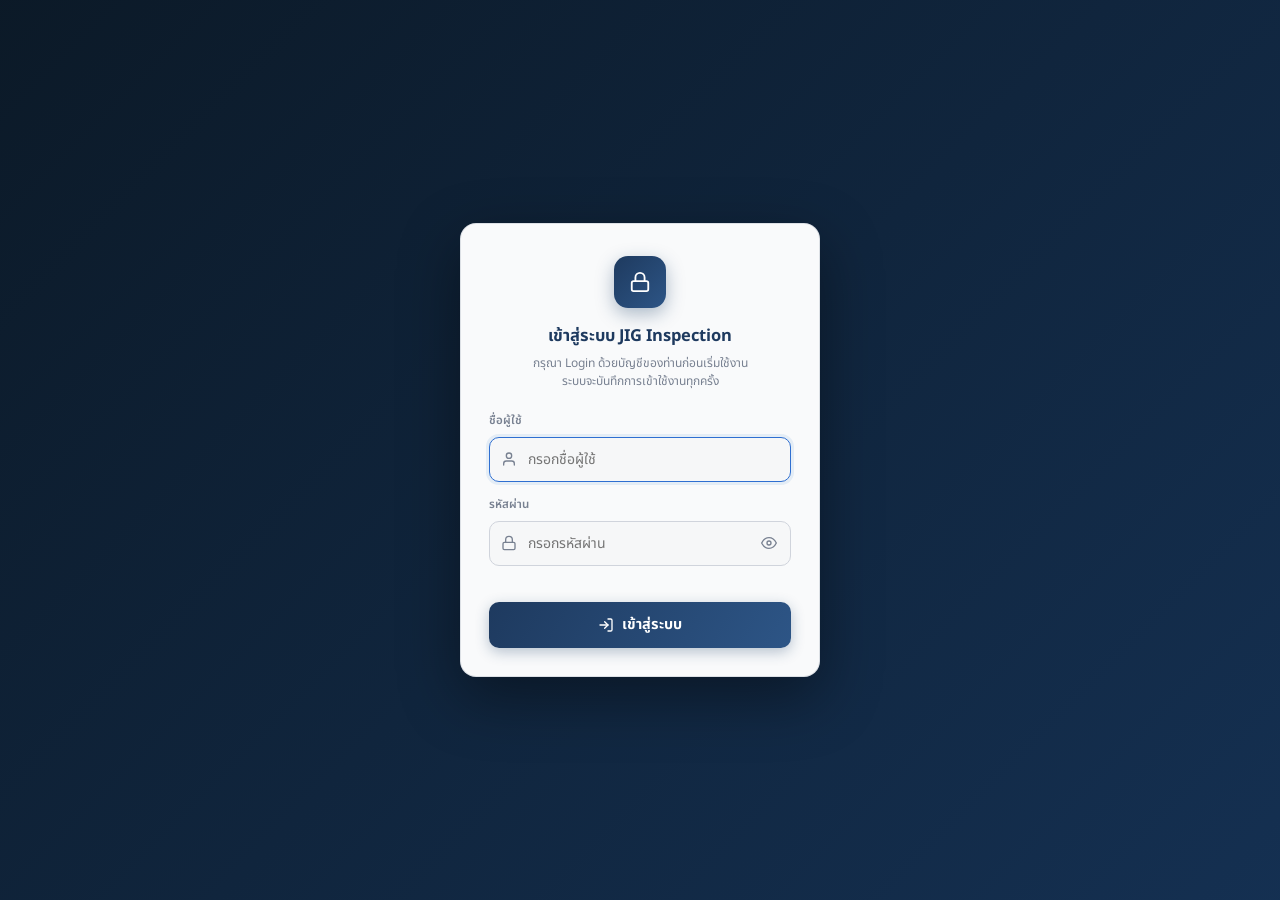
==== index.html @ 2fb0e382 "Add files via upload" ====
<!DOCTYPE html>
<html lang="th" data-theme="light">
<head>
  <meta charset="UTF-8">
  <meta name="viewport" content="width=device-width, initial-scale=1.0, maximum-scale=5.0">
  <meta name="theme-color" content="#16324f">
  <title>ใบตรวจสอบสภาพจิ๊ก | JIG Inspection</title>
  <!-- 🆕 ไอคอนแอป — ใช้ตอนปักหมุด/สร้าง shortcut บน PC, Android, iPhone/iPad -->
  <link rel="icon" type="image/png" sizes="32x32" href="icon-32.png">
  <link rel="icon" type="image/x-icon" href="favicon.ico">
  <link rel="apple-touch-icon" sizes="180x180" href="icon-180.png">
  <link rel="manifest" href="manifest.json">
  <script>
    // ใช้ธีมที่เคยเลือกไว้ (ถ้ามี) ก่อนหน้า render เพื่อไม่ให้จอกระพริบ — ค่าเริ่มต้นคือธีมสว่าง
    (function () {
      try {
        var saved = localStorage.getItem('jig_theme');
        if (saved === 'dark' || saved === 'light') {
          document.documentElement.setAttribute('data-theme', saved);
        }
      } catch (e) { /* localStorage ไม่พร้อมใช้งาน — ใช้ค่าเริ่มต้น */ }
    })();
  </script>
  <link rel="preconnect" href="https://fonts.googleapis.com">
  <link rel="preconnect" href="https://fonts.gstatic.com" crossorigin>
  <link href="https://fonts.googleapis.com/css2?family=Noto+Sans+Thai:wght@300;400;500;600;700&family=Sarabun:wght@300;400;500;600;700&family=Outfit:wght@300;400;500;600;700&display=swap" rel="stylesheet">
  <script src="https://cdnjs.cloudflare.com/ajax/libs/jspdf/2.5.1/jspdf.umd.min.js"></script>
  <script src="https://cdnjs.cloudflare.com/ajax/libs/html2canvas/1.4.1/html2canvas.min.js"></script>
  <script>
/*! @license DOMPurify 3.1.6 | (c) Cure53 and other contributors | Released under the Apache license 2.0 and Mozilla Public License 2.0 | github.com/cure53/DOMPurify/blob/3.1.6/LICENSE */
!function(e,t){"object"==typeof exports&&"undefined"!=typeof module?module.exports=t():"function"==typeof define&&define.amd?define(t):(e="undefined"!=typeof globalThis?globalThis:e||self).DOMPurify=t()}(this,(function(){"use strict";const{entries:e,setPrototypeOf:t,isFrozen:n,getPrototypeOf:o,getOwnPropertyDescriptor:r}=Object;let{freeze:i,seal:a,create:l}=Object,{apply:c,construct:s}="undefined"!=typeof Reflect&&Reflect;i||(i=function(e){return e}),a||(a=function(e){return e}),c||(c=function(e,t,n){return e.apply(t,n)}),s||(s=function(e,t){return new e(...t)});const u=b(Array.prototype.forEach),m=b(Array.prototype.pop),p=b(Array.prototype.push),f=b(String.prototype.toLowerCase),d=b(String.prototype.toString),h=b(String.prototype.match),g=b(String.prototype.replace),T=b(String.prototype.indexOf),y=b(String.prototype.trim),E=b(Object.prototype.hasOwnProperty),_=b(RegExp.prototype.test),A=(N=TypeError,function(){for(var e=arguments.length,t=new Array(e),n=0;n<e;n++)t[n]=arguments[n];return s(N,t)});var N;function b(e){return function(t){for(var n=arguments.length,o=new Array(n>1?n-1:0),r=1;r<n;r++)o[r-1]=arguments[r];return c(e,t,o)}}function S(e,o){let r=arguments.length>2&&void 0!==arguments[2]?arguments[2]:f;t&&t(e,null);let i=o.length;for(;i--;){let t=o[i];if("string"==typeof t){const e=r(t);e!==t&&(n(o)||(o[i]=e),t=e)}e[t]=!0}return e}function R(e){for(let t=0;t<e.length;t++){E(e,t)||(e[t]=null)}return e}function w(t){const n=l(null);for(const[o,r]of e(t)){E(t,o)&&(Array.isArray(r)?n[o]=R(r):r&&"object"==typeof r&&r.constructor===Object?n[o]=w(r):n[o]=r)}return n}function C(e,t){for(;null!==e;){const n=r(e,t);if(n){if(n.get)return b(n.get);if("function"==typeof n.value)return b(n.value)}e=o(e)}return function(){return null}}const L=i(["a","abbr","acronym","address","area","article","aside","audio","b","bdi","bdo","big","blink","blockquote","body","br","button","canvas","caption","center","cite","code","col","colgroup","content","data","datalist","dd","decorator","del","details","dfn","dialog","dir","div","dl","dt","element","em","fieldset","figcaption","figure","font","footer","form","h1","h2","h3","h4","h5","h6","head","header","hgroup","hr","html","i","img","input","ins","kbd","label","legend","li","main","map","mark","marquee","menu","menuitem","meter","nav","nobr","ol","optgroup","option","output","p","picture","pre","progress","q","rp","rt","ruby","s","samp","section","select","shadow","small","source","spacer","span","strike","strong","style","sub","summary","sup","table","tbody","td","template","textarea","tfoot","th","thead","time","tr","track","tt","u","ul","var","video","wbr"]),D=i(["svg","a","altglyph","altglyphdef","altglyphitem","animatecolor","animatemotion","animatetransform","circle","clippath","defs","desc","ellipse","filter","font","g","glyph","glyphref","hkern","image","line","lineargradient","marker","mask","metadata","mpath","path","pattern","polygon","polyline","radialgradient","rect","stop","style","switch","symbol","text","textpath","title","tref","tspan","view","vkern"]),v=i(["feBlend","feColorMatrix","feComponentTransfer","feComposite","feConvolveMatrix","feDiffuseLighting","feDisplacementMap","feDistantLight","feDropShadow","feFlood","feFuncA","feFuncB","feFuncG","feFuncR","feGaussianBlur","feImage","feMerge","feMergeNode","feMorphology","feOffset","fePointLight","feSpecularLighting","feSpotLight","feTile","feTurbulence"]),O=i(["animate","color-profile","cursor","discard","font-face","font-face-format","font-face-name","font-face-src","font-face-uri","foreignobject","hatch","hatchpath","mesh","meshgradient","meshpatch","meshrow","missing-glyph","script","set","solidcolor","unknown","use"]),x=i(["math","menclose","merror","mfenced","mfrac","mglyph","mi","mlabeledtr","mmultiscripts","mn","mo","mover","mpadded","mphantom","mroot","mrow","ms","mspace","msqrt","mstyle","msub","msup","msubsup","mtable","mtd","mtext","mtr","munder","munderover","mprescripts"]),k=i(["maction","maligngroup","malignmark","mlongdiv","mscarries","mscarry","msgroup","mstack","msline","msrow","semantics","annotation","annotation-xml","mprescripts","none"]),M=i(["#text"]),I=i(["accept","action","align","alt","autocapitalize","autocomplete","autopictureinpicture","autoplay","background","bgcolor","border","capture","cellpadding","cellspacing","checked","cite","class","clear","color","cols","colspan","controls","controlslist","coords","crossorigin","datetime","decoding","default","dir","disabled","disablepictureinpicture","disableremoteplayback","download","draggable","enctype","enterkeyhint","face","for","headers","height","hidden","high","href","hreflang","id","inputmode","integrity","ismap","kind","label","lang","list","loading","loop","low","max","maxlength","media","method","min","minlength","multiple","muted","name","nonce","noshade","novalidate","nowrap","open","optimum","pattern","placeholder","playsinline","popover","popovertarget","popovertargetaction","poster","preload","pubdate","radiogroup","readonly","rel","required","rev","reversed","role","rows","rowspan","spellcheck","scope","selected","shape","size","sizes","span","srclang","start","src","srcset","step","style","summary","tabindex","title","translate","type","usemap","valign","value","width","wrap","xmlns","slot"]),U=i(["accent-height","accumulate","additive","alignment-baseline","ascent","attributename","attributetype","azimuth","basefrequency","baseline-shift","begin","bias","by","class","clip","clippathunits","clip-path","clip-rule","color","color-interpolation","color-interpolation-filters","color-profile","color-rendering","cx","cy","d","dx","dy","diffuseconstant","direction","display","divisor","dur","edgemode","elevation","end","fill","fill-opacity","fill-rule","filter","filterunits","flood-color","flood-opacity","font-family","font-size","font-size-adjust","font-stretch","font-style","font-variant","font-weight","fx","fy","g1","g2","glyph-name","glyphref","gradientunits","gradienttransform","height","href","id","image-rendering","in","in2","k","k1","k2","k3","k4","kerning","keypoints","keysplines","keytimes","lang","lengthadjust","letter-spacing","kernelmatrix","kernelunitlength","lighting-color","local","marker-end","marker-mid","marker-start","markerheight","markerunits","markerwidth","maskcontentunits","maskunits","max","mask","media","method","mode","min","name","numoctaves","offset","operator","opacity","order","orient","orientation","origin","overflow","paint-order","path","pathlength","patterncontentunits","patterntransform","patternunits","points","preservealpha","preserveaspectratio","primitiveunits","r","rx","ry","radius","refx","refy","repeatcount","repeatdur","restart","result","rotate","scale","seed","shape-rendering","specularconstant","specularexponent","spreadmethod","startoffset","stddeviation","stitchtiles","stop-color","stop-opacity","stroke-dasharray","stroke-dashoffset","stroke-linecap","stroke-linejoin","stroke-miterlimit","stroke-opacity","stroke","stroke-width","style","surfacescale","systemlanguage","tabindex","targetx","targety","transform","transform-origin","text-anchor","text-decoration","text-rendering","textlength","type","u1","u2","unicode","values","viewbox","visibility","version","vert-adv-y","vert-origin-x","vert-origin-y","width","word-spacing","wrap","writing-mode","xchannelselector","ychannelselector","x","x1","x2","xmlns","y","y1","y2","z","zoomandpan"]),P=i(["accent","accentunder","align","bevelled","close","columnsalign","columnlines","columnspan","denomalign","depth","dir","display","displaystyle","encoding","fence","frame","height","href","id","largeop","length","linethickness","lspace","lquote","mathbackground","mathcolor","mathsize","mathvariant","maxsize","minsize","movablelimits","notation","numalign","open","rowalign","rowlines","rowspacing","rowspan","rspace","rquote","scriptlevel","scriptminsize","scriptsizemultiplier","selection","separator","separators","stretchy","subscriptshift","supscriptshift","symmetric","voffset","width","xmlns"]),F=i(["xlink:href","xml:id","xlink:title","xml:space","xmlns:xlink"]),H=a(/\{\{[\w\W]*|[\w\W]*\}\}/gm),z=a(/<%[\w\W]*|[\w\W]*%>/gm),B=a(/\${[\w\W]*}/gm),W=a(/^data-[\-\w.\u00B7-\uFFFF]/),G=a(/^aria-[\-\w]+$/),Y=a(/^(?:(?:(?:f|ht)tps?|mailto|tel|callto|sms|cid|xmpp):|[^a-z]|[a-z+.\-]+(?:[^a-z+.\-:]|$))/i),j=a(/^(?:\w+script|data):/i),X=a(/[\u0000-\u0020\u00A0\u1680\u180E\u2000-\u2029\u205F\u3000]/g),q=a(/^html$/i),$=a(/^[a-z][.\w]*(-[.\w]+)+$/i);var K=Object.freeze({__proto__:null,MUSTACHE_EXPR:H,ERB_EXPR:z,TMPLIT_EXPR:B,DATA_ATTR:W,ARIA_ATTR:G,IS_ALLOWED_URI:Y,IS_SCRIPT_OR_DATA:j,ATTR_WHITESPACE:X,DOCTYPE_NAME:q,CUSTOM_ELEMENT:$});const V=1,Z=3,J=7,Q=8,ee=9,te=function(){return"undefined"==typeof window?null:window};var ne=function t(){let n=arguments.length>0&&void 0!==arguments[0]?arguments[0]:te();const o=e=>t(e);if(o.version="3.1.6",o.removed=[],!n||!n.document||n.document.nodeType!==ee)return o.isSupported=!1,o;let{document:r}=n;const a=r,c=a.currentScript,{DocumentFragment:s,HTMLTemplateElement:N,Node:b,Element:R,NodeFilter:H,NamedNodeMap:z=n.NamedNodeMap||n.MozNamedAttrMap,HTMLFormElement:B,DOMParser:W,trustedTypes:G}=n,j=R.prototype,X=C(j,"cloneNode"),$=C(j,"remove"),ne=C(j,"nextSibling"),oe=C(j,"childNodes"),re=C(j,"parentNode");if("function"==typeof N){const e=r.createElement("template");e.content&&e.content.ownerDocument&&(r=e.content.ownerDocument)}let ie,ae="";const{implementation:le,createNodeIterator:ce,createDocumentFragment:se,getElementsByTagName:ue}=r,{importNode:me}=a;let pe={};o.isSupported="function"==typeof e&&"function"==typeof re&&le&&void 0!==le.createHTMLDocument;const{MUSTACHE_EXPR:fe,ERB_EXPR:de,TMPLIT_EXPR:he,DATA_ATTR:ge,ARIA_ATTR:Te,IS_SCRIPT_OR_DATA:ye,ATTR_WHITESPACE:Ee,CUSTOM_ELEMENT:_e}=K;let{IS_ALLOWED_URI:Ae}=K,Ne=null;const be=S({},[...L,...D,...v,...x,...M]);let Se=null;const Re=S({},[...I,...U,...P,...F]);let we=Object.seal(l(null,{tagNameCheck:{writable:!0,configurable:!1,enumerable:!0,value:null},attributeNameCheck:{writable:!0,configurable:!1,enumerable:!0,value:null},allowCustomizedBuiltInElements:{writable:!0,configurable:!1,enumerable:!0,value:!1}})),Ce=null,Le=null,De=!0,ve=!0,Oe=!1,xe=!0,ke=!1,Me=!0,Ie=!1,Ue=!1,Pe=!1,Fe=!1,He=!1,ze=!1,Be=!0,We=!1,Ge=!0,Ye=!1,je={},Xe=null;const qe=S({},["annotation-xml","audio","colgroup","desc","foreignobject","head","iframe","math","mi","mn","mo","ms","mtext","noembed","noframes","noscript","plaintext","script","style","svg","template","thead","title","video","xmp"]);let $e=null;const Ke=S({},["audio","video","img","source","image","track"]);let Ve=null;const Ze=S({},["alt","class","for","id","label","name","pattern","placeholder","role","summary","title","value","style","xmlns"]),Je="http://www.w3.org/1998/Math/MathML",Qe="http://www.w3.org/2000/svg",et="http://www.w3.org/1999/xhtml";let tt=et,nt=!1,ot=null;const rt=S({},[Je,Qe,et],d);let it=null;const at=["application/xhtml+xml","text/html"];let lt=null,ct=null;const st=r.createElement("form"),ut=function(e){return e instanceof RegExp||e instanceof Function},mt=function(){let e=arguments.length>0&&void 0!==arguments[0]?arguments[0]:{};if(!ct||ct!==e){if(e&&"object"==typeof e||(e={}),e=w(e),it=-1===at.indexOf(e.PARSER_MEDIA_TYPE)?"text/html":e.PARSER_MEDIA_TYPE,lt="application/xhtml+xml"===it?d:f,Ne=E(e,"ALLOWED_TAGS")?S({},e.ALLOWED_TAGS,lt):be,Se=E(e,"ALLOWED_ATTR")?S({},e.ALLOWED_ATTR,lt):Re,ot=E(e,"ALLOWED_NAMESPACES")?S({},e.ALLOWED_NAMESPACES,d):rt,Ve=E(e,"ADD_URI_SAFE_ATTR")?S(w(Ze),e.ADD_URI_SAFE_ATTR,lt):Ze,$e=E(e,"ADD_DATA_URI_TAGS")?S(w(Ke),e.ADD_DATA_URI_TAGS,lt):Ke,Xe=E(e,"FORBID_CONTENTS")?S({},e.FORBID_CONTENTS,lt):qe,Ce=E(e,"FORBID_TAGS")?S({},e.FORBID_TAGS,lt):{},Le=E(e,"FORBID_ATTR")?S({},e.FORBID_ATTR,lt):{},je=!!E(e,"USE_PROFILES")&&e.USE_PROFILES,De=!1!==e.ALLOW_ARIA_ATTR,ve=!1!==e.ALLOW_DATA_ATTR,Oe=e.ALLOW_UNKNOWN_PROTOCOLS||!1,xe=!1!==e.ALLOW_SELF_CLOSE_IN_ATTR,ke=e.SAFE_FOR_TEMPLATES||!1,Me=!1!==e.SAFE_FOR_XML,Ie=e.WHOLE_DOCUMENT||!1,Fe=e.RETURN_DOM||!1,He=e.RETURN_DOM_FRAGMENT||!1,ze=e.RETURN_TRUSTED_TYPE||!1,Pe=e.FORCE_BODY||!1,Be=!1!==e.SANITIZE_DOM,We=e.SANITIZE_NAMED_PROPS||!1,Ge=!1!==e.KEEP_CONTENT,Ye=e.IN_PLACE||!1,Ae=e.ALLOWED_URI_REGEXP||Y,tt=e.NAMESPACE||et,we=e.CUSTOM_ELEMENT_HANDLING||{},e.CUSTOM_ELEMENT_HANDLING&&ut(e.CUSTOM_ELEMENT_HANDLING.tagNameCheck)&&(we.tagNameCheck=e.CUSTOM_ELEMENT_HANDLING.tagNameCheck),e.CUSTOM_ELEMENT_HANDLING&&ut(e.CUSTOM_ELEMENT_HANDLING.attributeNameCheck)&&(we.attributeNameCheck=e.CUSTOM_ELEMENT_HANDLING.attributeNameCheck),e.CUSTOM_ELEMENT_HANDLING&&"boolean"==typeof e.CUSTOM_ELEMENT_HANDLING.allowCustomizedBuiltInElements&&(we.allowCustomizedBuiltInElements=e.CUSTOM_ELEMENT_HANDLING.allowCustomizedBuiltInElements),ke&&(ve=!1),He&&(Fe=!0),je&&(Ne=S({},M),Se=[],!0===je.html&&(S(Ne,L),S(Se,I)),!0===je.svg&&(S(Ne,D),S(Se,U),S(Se,F)),!0===je.svgFilters&&(S(Ne,v),S(Se,U),S(Se,F)),!0===je.mathMl&&(S(Ne,x),S(Se,P),S(Se,F))),e.ADD_TAGS&&(Ne===be&&(Ne=w(Ne)),S(Ne,e.ADD_TAGS,lt)),e.ADD_ATTR&&(Se===Re&&(Se=w(Se)),S(Se,e.ADD_ATTR,lt)),e.ADD_URI_SAFE_ATTR&&S(Ve,e.ADD_URI_SAFE_ATTR,lt),e.FORBID_CONTENTS&&(Xe===qe&&(Xe=w(Xe)),S(Xe,e.FORBID_CONTENTS,lt)),Ge&&(Ne["#text"]=!0),Ie&&S(Ne,["html","head","body"]),Ne.table&&(S(Ne,["tbody"]),delete Ce.tbody),e.TRUSTED_TYPES_POLICY){if("function"!=typeof e.TRUSTED_TYPES_POLICY.createHTML)throw A('TRUSTED_TYPES_POLICY configuration option must provide a "createHTML" hook.');if("function"!=typeof e.TRUSTED_TYPES_POLICY.createScriptURL)throw A('TRUSTED_TYPES_POLICY configuration option must provide a "createScriptURL" hook.');ie=e.TRUSTED_TYPES_POLICY,ae=ie.createHTML("")}else void 0===ie&&(ie=function(e,t){if("object"!=typeof e||"function"!=typeof e.createPolicy)return null;let n=null;const o="data-tt-policy-suffix";t&&t.hasAttribute(o)&&(n=t.getAttribute(o));const r="dompurify"+(n?"#"+n:"");try{return e.createPolicy(r,{createHTML:e=>e,createScriptURL:e=>e})}catch(e){return console.warn("TrustedTypes policy "+r+" could not be created."),null}}(G,c)),null!==ie&&"string"==typeof ae&&(ae=ie.createHTML(""));i&&i(e),ct=e}},pt=S({},["mi","mo","mn","ms","mtext"]),ft=S({},["foreignobject","annotation-xml"]),dt=S({},["title","style","font","a","script"]),ht=S({},[...D,...v,...O]),gt=S({},[...x,...k]),Tt=function(e){p(o.removed,{element:e});try{re(e).removeChild(e)}catch(t){$(e)}},yt=function(e,t){try{p(o.removed,{attribute:t.getAttributeNode(e),from:t})}catch(e){p(o.removed,{attribute:null,from:t})}if(t.removeAttribute(e),"is"===e&&!Se[e])if(Fe||He)try{Tt(t)}catch(e){}else try{t.setAttribute(e,"")}catch(e){}},Et=function(e){let t=null,n=null;if(Pe)e="<remove></remove>"+e;else{const t=h(e,/^[\r\n\t ]+/);n=t&&t[0]}"application/xhtml+xml"===it&&tt===et&&(e='<html xmlns="http://www.w3.org/1999/xhtml"><head></head><body>'+e+"</body></html>");const o=ie?ie.createHTML(e):e;if(tt===et)try{t=(new W).parseFromString(o,it)}catch(e){}if(!t||!t.documentElement){t=le.createDocument(tt,"template",null);try{t.documentElement.innerHTML=nt?ae:o}catch(e){}}const i=t.body||t.documentElement;return e&&n&&i.insertBefore(r.createTextNode(n),i.childNodes[0]||null),tt===et?ue.call(t,Ie?"html":"body")[0]:Ie?t.documentElement:i},_t=function(e){return ce.call(e.ownerDocument||e,e,H.SHOW_ELEMENT|H.SHOW_COMMENT|H.SHOW_TEXT|H.SHOW_PROCESSING_INSTRUCTION|H.SHOW_CDATA_SECTION,null)},At=function(e){return e instanceof B&&("string"!=typeof e.nodeName||"string"!=typeof e.textContent||"function"!=typeof e.removeChild||!(e.attributes instanceof z)||"function"!=typeof e.removeAttribute||"function"!=typeof e.setAttribute||"string"!=typeof e.namespaceURI||"function"!=typeof e.insertBefore||"function"!=typeof e.hasChildNodes)},Nt=function(e){return"function"==typeof b&&e instanceof b},bt=function(e,t,n){pe[e]&&u(pe[e],(e=>{e.call(o,t,n,ct)}))},St=function(e){let t=null;if(bt("beforeSanitizeElements",e,null),At(e))return Tt(e),!0;const n=lt(e.nodeName);if(bt("uponSanitizeElement",e,{tagName:n,allowedTags:Ne}),e.hasChildNodes()&&!Nt(e.firstElementChild)&&_(/<[/\w]/g,e.innerHTML)&&_(/<[/\w]/g,e.textContent))return Tt(e),!0;if(e.nodeType===J)return Tt(e),!0;if(Me&&e.nodeType===Q&&_(/<[/\w]/g,e.data))return Tt(e),!0;if(!Ne[n]||Ce[n]){if(!Ce[n]&&wt(n)){if(we.tagNameCheck instanceof RegExp&&_(we.tagNameCheck,n))return!1;if(we.tagNameCheck instanceof Function&&we.tagNameCheck(n))return!1}if(Ge&&!Xe[n]){const t=re(e)||e.parentNode,n=oe(e)||e.childNodes;if(n&&t){for(let o=n.length-1;o>=0;--o){const r=X(n[o],!0);r.__removalCount=(e.__removalCount||0)+1,t.insertBefore(r,ne(e))}}}return Tt(e),!0}return e instanceof R&&!function(e){let t=re(e);t&&t.tagName||(t={namespaceURI:tt,tagName:"template"});const n=f(e.tagName),o=f(t.tagName);return!!ot[e.namespaceURI]&&(e.namespaceURI===Qe?t.namespaceURI===et?"svg"===n:t.namespaceURI===Je?"svg"===n&&("annotation-xml"===o||pt[o]):Boolean(ht[n]):e.namespaceURI===Je?t.namespaceURI===et?"math"===n:t.namespaceURI===Qe?"math"===n&&ft[o]:Boolean(gt[n]):e.namespaceURI===et?!(t.namespaceURI===Qe&&!ft[o])&&!(t.namespaceURI===Je&&!pt[o])&&!gt[n]&&(dt[n]||!ht[n]):!("application/xhtml+xml"!==it||!ot[e.namespaceURI]))}(e)?(Tt(e),!0):"noscript"!==n&&"noembed"!==n&&"noframes"!==n||!_(/<\/no(script|embed|frames)/i,e.innerHTML)?(ke&&e.nodeType===Z&&(t=e.textContent,u([fe,de,he],(e=>{t=g(t,e," ")})),e.textContent!==t&&(p(o.removed,{element:e.cloneNode()}),e.textContent=t)),bt("afterSanitizeElements",e,null),!1):(Tt(e),!0)},Rt=function(e,t,n){if(Be&&("id"===t||"name"===t)&&(n in r||n in st))return!1;if(ve&&!Le[t]&&_(ge,t));else if(De&&_(Te,t));else if(!Se[t]||Le[t]){if(!(wt(e)&&(we.tagNameCheck instanceof RegExp&&_(we.tagNameCheck,e)||we.tagNameCheck instanceof Function&&we.tagNameCheck(e))&&(we.attributeNameCheck instanceof RegExp&&_(we.attributeNameCheck,t)||we.attributeNameCheck instanceof Function&&we.attributeNameCheck(t))||"is"===t&&we.allowCustomizedBuiltInElements&&(we.tagNameCheck instanceof RegExp&&_(we.tagNameCheck,n)||we.tagNameCheck instanceof Function&&we.tagNameCheck(n))))return!1}else if(Ve[t]);else if(_(Ae,g(n,Ee,"")));else if("src"!==t&&"xlink:href"!==t&&"href"!==t||"script"===e||0!==T(n,"data:")||!$e[e]){if(Oe&&!_(ye,g(n,Ee,"")));else if(n)return!1}else;return!0},wt=function(e){return"annotation-xml"!==e&&h(e,_e)},Ct=function(e){bt("beforeSanitizeAttributes",e,null);const{attributes:t}=e;if(!t)return;const n={attrName:"",attrValue:"",keepAttr:!0,allowedAttributes:Se};let r=t.length;for(;r--;){const i=t[r],{name:a,namespaceURI:l,value:c}=i,s=lt(a);let p="value"===a?c:y(c);if(n.attrName=s,n.attrValue=p,n.keepAttr=!0,n.forceKeepAttr=void 0,bt("uponSanitizeAttribute",e,n),p=n.attrValue,Me&&_(/((--!?|])>)|<\/(style|title)/i,p)){yt(a,e);continue}if(n.forceKeepAttr)continue;if(yt(a,e),!n.keepAttr)continue;if(!xe&&_(/\/>/i,p)){yt(a,e);continue}ke&&u([fe,de,he],(e=>{p=g(p,e," ")}));const f=lt(e.nodeName);if(Rt(f,s,p)){if(!We||"id"!==s&&"name"!==s||(yt(a,e),p="user-content-"+p),ie&&"object"==typeof G&&"function"==typeof G.getAttributeType)if(l);else switch(G.getAttributeType(f,s)){case"TrustedHTML":p=ie.createHTML(p);break;case"TrustedScriptURL":p=ie.createScriptURL(p)}try{l?e.setAttributeNS(l,a,p):e.setAttribute(a,p),At(e)?Tt(e):m(o.removed)}catch(e){}}}bt("afterSanitizeAttributes",e,null)},Lt=function e(t){let n=null;const o=_t(t);for(bt("beforeSanitizeShadowDOM",t,null);n=o.nextNode();)bt("uponSanitizeShadowNode",n,null),St(n)||(n.content instanceof s&&e(n.content),Ct(n));bt("afterSanitizeShadowDOM",t,null)};return o.sanitize=function(e){let t=arguments.length>1&&void 0!==arguments[1]?arguments[1]:{},n=null,r=null,i=null,l=null;if(nt=!e,nt&&(e="\x3c!--\x3e"),"string"!=typeof e&&!Nt(e)){if("function"!=typeof e.toString)throw A("toString is not a function");if("string"!=typeof(e=e.toString()))throw A("dirty is not a string, aborting")}if(!o.isSupported)return e;if(Ue||mt(t),o.removed=[],"string"==typeof e&&(Ye=!1),Ye){if(e.nodeName){const t=lt(e.nodeName);if(!Ne[t]||Ce[t])throw A("root node is forbidden and cannot be sanitized in-place")}}else if(e instanceof b)n=Et("\x3c!----\x3e"),r=n.ownerDocument.importNode(e,!0),r.nodeType===V&&"BODY"===r.nodeName||"HTML"===r.nodeName?n=r:n.appendChild(r);else{if(!Fe&&!ke&&!Ie&&-1===e.indexOf("<"))return ie&&ze?ie.createHTML(e):e;if(n=Et(e),!n)return Fe?null:ze?ae:""}n&&Pe&&Tt(n.firstChild);const c=_t(Ye?e:n);for(;i=c.nextNode();)St(i)||(i.content instanceof s&&Lt(i.content),Ct(i));if(Ye)return e;if(Fe){if(He)for(l=se.call(n.ownerDocument);n.firstChild;)l.appendChild(n.firstChild);else l=n;return(Se.shadowroot||Se.shadowrootmode)&&(l=me.call(a,l,!0)),l}let m=Ie?n.outerHTML:n.innerHTML;return Ie&&Ne["!doctype"]&&n.ownerDocument&&n.ownerDocument.doctype&&n.ownerDocument.doctype.name&&_(q,n.ownerDocument.doctype.name)&&(m="<!DOCTYPE "+n.ownerDocument.doctype.name+">\n"+m),ke&&u([fe,de,he],(e=>{m=g(m,e," ")})),ie&&ze?ie.createHTML(m):m},o.setConfig=function(){mt(arguments.length>0&&void 0!==arguments[0]?arguments[0]:{}),Ue=!0},o.clearConfig=function(){ct=null,Ue=!1},o.isValidAttribute=function(e,t,n){ct||mt({});const o=lt(e),r=lt(t);return Rt(o,r,n)},o.addHook=function(e,t){"function"==typeof t&&(pe[e]=pe[e]||[],p(pe[e],t))},o.removeHook=function(e){if(pe[e])return m(pe[e])},o.removeHooks=function(e){pe[e]&&(pe[e]=[])},o.removeAllHooks=function(){pe={}},o}();return ne}));

  </script>
  <script src="https://cdn.jsdelivr.net/npm/chart.js@4.4.0/dist/chart.umd.min.js"></script>
  <script src="https://cdnjs.cloudflare.com/ajax/libs/xlsx/0.18.5/xlsx.full.min.js"></script>
  <!-- 🆕 SortableJS — ใช้ทำฟีเจอร์ลาก-สลับตำแหน่งการ์ดใน Dashboard รองรับ touch บนมือถือ/แท็บเล็ตจริง
       (ไม่ใช่ HTML5 native drag ที่ใช้กับนิ้วสัมผัสไม่ได้) -->
  <script src="https://cdn.jsdelivr.net/npm/sortablejs@1.15.7/Sortable.min.js"></script>
  <script src="https://cdn.jsdelivr.net/npm/@supabase/supabase-js@2"></script>
  <!-- ⚠️ CACHE-BUST: เบราว์เซอร์/PWA มัก cache ไฟล์ .css ค้างไว้นานผิดปกติ (เหมือน app.js ด้านล่าง)
       เพิ่ม ?v= ให้บังคับโหลดไฟล์ใหม่ทุกครั้งที่แก้ style.css — ให้เปลี่ยนเลขนี้ทุกครั้งที่แก้ style.css -->
  <link rel="stylesheet" href="style.css?v=20260903">
</head>
<body>

<!-- 🆕 BOOT LOADING SCREEN — โผล่ทันทีตั้งแต่เปิดหน้า (ก่อนแม้แต่ app-login-gate) คลุมช่วงที่ยังโหลด
     ข้อมูลจาก Supabase ไม่เสร็จ (ไม่ใช่ splash screen ของ OS ที่คุมไม่ได้ — อันนี้คุมเองได้ 100%)
     ซ่อนโดย hideBootLoading() ใน app.js หลัง init() เสร็จ + มี safety-timeout กันค้างถ้า init() ช้าผิดปกติ -->
<div id="boot-loading" class="boot-loading">
  <div class="boot-loading-icon">
    <svg viewBox="0 0 24 24" width="46" height="46" fill="none" stroke="currentColor" stroke-width="1.6" stroke-linecap="round" stroke-linejoin="round"><path d="M9 2h6a1 1 0 0 1 1 1v2H8V3a1 1 0 0 1 1-1z"/><rect x="5" y="4" width="14" height="18" rx="2"/><path d="M9 12l2 2 4-4"/></svg>
  </div>
  <div class="boot-loading-title">ระบบตรวจสอบสภาพจิ๊ก</div>
  <div class="boot-loading-title-en">JIG Inspection System</div>
  <div class="boot-loading-tagline">Quality Inspection Management</div>
  <div class="boot-loading-spinner"><span></span><span></span><span></span></div>
</div>
<script>
  // 🆕 Safety-timeout กันจอค้างที่ boot-loading ตลอดไป เผื่อ init() ใน app.js ช้าผิดปกติ/พัง
  //    (เน็ตหลุด, Supabase timeout, หรือแม้แต่ app.js เองโหลดไม่สำเร็จ) — บังคับซ่อนหลัง 8 วินาที
  //    ไม่ว่าจะเกิดอะไรขึ้น ผู้ใช้จะได้ไม่ค้างจอเปล่าตลอดไปโดยไม่รู้สาเหตุ
  setTimeout(function () {
    var el = document.getElementById('boot-loading');
    if (el && !el.classList.contains('hide')) el.classList.add('hide');
  }, 8000);
</script>

<!-- ─── APP LOGIN GATE — ต้อง Login ก่อนถึงจะใช้งานระบบได้ (บันทึก log ทุกครั้งที่ Login สำเร็จ) ─── -->
<div id="app-login-gate" class="modal-overlay app-login-gate">
  <div class="modal-box admin-login-box">
    <div class="admin-login-icon">
      <svg viewBox="0 0 24 24" width="22" height="22" fill="none" stroke="currentColor" stroke-width="2" stroke-linecap="round" stroke-linejoin="round"><rect x="3" y="11" width="18" height="11" rx="2"/><path d="M7 11V7a5 5 0 0 1 10 0v4"/></svg>
    </div>
    <h3 class="admin-login-title">เข้าสู่ระบบ JIG Inspection</h3>
    <p class="admin-login-subtitle">กรุณา Login ด้วยบัญชีของท่านก่อนเริ่มใช้งาน<br>ระบบจะบันทึกการเข้าใช้งานทุกครั้ง</p>

    <div class="admin-login-field">
      <label for="inp-app-user">ชื่อผู้ใช้</label>
      <div class="admin-login-input-wrap">
        <svg class="admin-login-input-icon" viewBox="0 0 24 24" width="16" height="16" fill="none" stroke="currentColor" stroke-width="2" stroke-linecap="round" stroke-linejoin="round"><path d="M20 21v-2a4 4 0 0 0-4-4H8a4 4 0 0 0-4 4v2"/><circle cx="12" cy="7" r="4"/></svg>
        <input type="text" id="inp-app-user" placeholder="กรอกชื่อผู้ใช้" autocomplete="username">
      </div>
    </div>

    <div class="admin-login-field">
      <label for="inp-app-pass">รหัสผ่าน</label>
      <div class="admin-login-input-wrap">
        <svg class="admin-login-input-icon" viewBox="0 0 24 24" width="16" height="16" fill="none" stroke="currentColor" stroke-width="2" stroke-linecap="round" stroke-linejoin="round"><rect x="3" y="11" width="18" height="11" rx="2"/><path d="M7 11V7a5 5 0 0 1 10 0v4"/></svg>
        <input type="password" id="inp-app-pass" placeholder="กรอกรหัสผ่าน" autocomplete="current-password">
        <button type="button" id="btn-toggle-app-pass" class="admin-login-eye" title="แสดง/ซ่อนรหัสผ่าน">
          <svg class="eye-open" viewBox="0 0 24 24" width="16" height="16" fill="none" stroke="currentColor" stroke-width="2" stroke-linecap="round" stroke-linejoin="round"><path d="M1 12s4-8 11-8 11 8 11 8-4 8-11 8-11-8-11-8z"/><circle cx="12" cy="12" r="3"/></svg>
          <svg class="eye-closed" viewBox="0 0 24 24" width="16" height="16" fill="none" stroke="currentColor" stroke-width="2" stroke-linecap="round" stroke-linejoin="round" style="display:none"><path d="M17.94 17.94A10.94 10.94 0 0 1 12 20c-7 0-11-8-11-8a18.6 18.6 0 0 1 5.06-5.94M9.9 4.24A9.12 9.12 0 0 1 12 4c7 0 11 8 11 8a18.5 18.5 0 0 1-2.16 3.19m-6.72-1.07a3 3 0 1 1-4.24-4.24"/><line x1="1" y1="1" x2="23" y2="23"/></svg>
        </button>
      </div>
    </div>

    <div id="app-login-msg" class="app-login-msg"></div>

    <button id="btn-app-login-submit" class="admin-login-submit">
      <svg viewBox="0 0 24 24" width="16" height="16" fill="none" stroke="currentColor" stroke-width="2" stroke-linecap="round" stroke-linejoin="round"><path d="M15 3h4a2 2 0 0 1 2 2v14a2 2 0 0 1-2 2h-4"/><polyline points="10 17 15 12 10 7"/><line x1="15" y1="12" x2="3" y2="12"/></svg>
      เข้าสู่ระบบ
    </button>
  </div>
</div>

<!-- ─── SIDEBAR NAVIGATION ─── -->
<aside class="sidebar" id="app-sidebar">
  <div class="sidebar-top">
    <button id="sidebar-collapse-toggle" class="sidebar-collapse-toggle" title="ย่อ/ขยายเมนู">
      <svg viewBox="0 0 24 24" width="16" height="16" fill="none" stroke="currentColor" stroke-width="2" stroke-linecap="round" stroke-linejoin="round"><line x1="3" y1="6" x2="21" y2="6"/><line x1="3" y1="12" x2="21" y2="12"/><line x1="3" y1="18" x2="21" y2="18"/></svg>
    </button>
    <div class="sidebar-brand">
      <div class="sidebar-brand-logo">
        <svg viewBox="0 0 24 24" width="16" height="16" fill="none" stroke="#1e3a5f" stroke-width="2" stroke-linecap="round" stroke-linejoin="round"><path d="M9 11l3 3L22 4"/><path d="M21 12v7a2 2 0 0 1-2 2H5a2 2 0 0 1-2-2V5a2 2 0 0 1 2-2h11"/></svg>
      </div>
      <span class="sidebar-brand-text">JIG Inspection</span>
    </div>
  </div>

  <nav class="sidebar-nav">
    <span class="sidebar-nav-label">เมนูหลัก</span>
    <button class="tab-btn side-nav-item active" data-tab="inspect">
      <svg viewBox="0 0 24 24" fill="none" stroke="currentColor" stroke-width="2"><polyline points="9 11 12 14 22 4"/><path d="M21 12v7a2 2 0 0 1-2 2H5a2 2 0 0 1-2-2V5a2 2 0 0 1 2-2h11"/></svg>
      <span class="sidebar-link-text">ตรวจสอบ</span>
    </button>
    <button class="tab-btn side-nav-item" data-tab="dashboard">
      <svg viewBox="0 0 24 24" fill="none" stroke="currentColor" stroke-width="2"><rect x="3" y="3" width="7" height="7"/><rect x="14" y="3" width="7" height="7"/><rect x="3" y="14" width="7" height="7"/><rect x="14" y="14" width="7" height="7"/></svg>
      <span class="sidebar-link-text">Dashboard</span>
    </button>
    <button class="tab-btn side-nav-item" id="tab-history">
      <svg viewBox="0 0 24 24" fill="none" stroke="currentColor" stroke-width="2"><path d="M3 3v5h5"/><path d="M3.05 13a9 9 0 1 0 .5-4.5L3 8"/><path d="M12 7v5l4 2"/></svg>
      <span class="sidebar-link-text">ประวัติ</span>
    </button>

    <div class="sidebar-divider"></div>
    <span class="sidebar-nav-label">เอกสาร &amp; อนุมัติ</span>
    <a class="side-nav-item" href="documents.html" target="_blank" rel="noopener">
      <svg viewBox="0 0 24 24" fill="none" stroke="currentColor" stroke-width="2" stroke-linecap="round" stroke-linejoin="round"><path d="M22 19a2 2 0 0 1-2 2H4a2 2 0 0 1-2-2V5a2 2 0 0 1 2-2h5l2 3h9a2 2 0 0 1 2 2z"/></svg>
      <span class="sidebar-link-text">ควบคุมเอกสาร</span>
    </a>
  </nav>

  <div class="sidebar-bottom">
    <span class="sidebar-link-text sidebar-foot-text">JIG Inspection System</span>
  </div>
</aside>
<div class="sidebar-overlay" id="sidebar-overlay"></div>

<div class="app-container">

  <!-- ─── HEADER ─── -->
  <header class="app-header">
    <div class="brand">
      <button id="sidebar-open-toggle" class="btn-icon hamburger-btn" title="เมนู">
        <svg viewBox="0 0 24 24" width="18" height="18" fill="none" stroke="currentColor" stroke-width="2" stroke-linecap="round" stroke-linejoin="round"><line x1="3" y1="6" x2="21" y2="6"/><line x1="3" y1="12" x2="21" y2="12"/><line x1="3" y1="18" x2="21" y2="18"/></svg>
      </button>
      <div class="brand-text">
        <h1 id="header-title">ใบรายงานการตรวจสอบสภาพจิ๊ก</h1>
        <p id="header-sub">เลือกแผนก &rarr; Line &rarr; JIG เพื่อเริ่มตรวจสอบ</p>
      </div>
    </div>
    <div class="header-actions">
      <span id="app-user-badge" class="app-user-badge" title="ผู้ใช้งานปัจจุบัน"></span>
      <button id="theme-toggle" class="btn-icon" title="สลับธีม">
        <svg class="icon-moon" viewBox="0 0 24 24" width="18" height="18" fill="none" stroke="currentColor" stroke-width="2" style="display:none"><path d="M21 12.79A9 9 0 1 1 11.21 3 7 7 0 0 0 21 12.79z"/></svg>
        <svg class="icon-sun" viewBox="0 0 24 24" width="18" height="18" fill="none" stroke="currentColor" stroke-width="2"><circle cx="12" cy="12" r="5"/><line x1="12" y1="1" x2="12" y2="3"/><line x1="12" y1="21" x2="12" y2="23"/><line x1="4.22" y1="4.22" x2="5.64" y2="5.64"/><line x1="18.36" y1="18.36" x2="19.78" y2="19.78"/><line x1="1" y1="12" x2="3" y2="12"/><line x1="21" y1="12" x2="23" y2="12"/><line x1="4.22" y1="19.78" x2="5.64" y2="18.36"/><line x1="18.36" y1="5.64" x2="19.78" y2="4.22"/></svg>
      </button>
      <button id="btn-admin-toggle" class="btn-icon" title="Admin Panel">
        <svg viewBox="0 0 24 24" width="18" height="18" fill="none" stroke="currentColor" stroke-width="2"><circle cx="12" cy="8" r="4"/><path d="M4 20c0-4 3.6-7 8-7s8 3 8 7"/></svg>
      </button>
      <button id="btn-app-logout" class="btn-icon" title="ออกจากระบบ">
        <svg viewBox="0 0 24 24" width="18" height="18" fill="none" stroke="currentColor" stroke-width="2" stroke-linecap="round" stroke-linejoin="round"><path d="M9 21H5a2 2 0 0 1-2-2V5a2 2 0 0 1 2-2h4"/><polyline points="16 17 21 12 16 7"/><line x1="21" y1="12" x2="9" y2="12"/></svg>
      </button>
    </div>
  </header>

  <!-- ─── VIEW: INSPECTION FORM ─── -->
  <main class="dashboard" id="view-inspect">

    <!-- ════════════════════════════════════
         STEP 0 — 3-Level Filter Selector
         ════════════════════════════════════ -->
    <div class="glass-card filter-card" id="filter-card">
      <h2 class="card-title"><span class="title-icon"><svg viewBox="0 0 24 24" fill="none" stroke="currentColor" stroke-width="2" stroke-linecap="round" stroke-linejoin="round"><path d="M3 21V11l5 3v-3l5 3V8l5 3v10z"/><path d="M3 21h18"/></svg></span> เลือก JIG ที่ต้องการตรวจสอบ</h2>

      <!-- Breadcrumb trail -->
      <div class="breadcrumb-trail" id="breadcrumb">
        <span class="bc-item active" data-level="0">
          <svg viewBox="0 0 24 24" width="12" height="12" fill="none" stroke="currentColor" stroke-width="2"><path d="M3 9l9-7 9 7v11a2 2 0 0 1-2 2H5a2 2 0 0 1-2-2z"/><polyline points="9 22 9 12 15 12 15 22"/></svg>
          เริ่มต้น
        </span>
      </div>

      <!-- Level 1: แผนก (Department) -->
      <div class="filter-level" id="level-dept">
        <div class="level-label">
          <span class="level-num">1</span>
          <span>เลือก <strong>แผนก</strong> (Department)</span>
        </div>
        <div class="filter-chips" id="chips-dept"><span class="chip-loading"><span class="chip-loading-spinner"></span>กำลังโหลดข้อมูล...</span></div>
      </div>

      <!-- Level 2: Line -->
      <div class="filter-level hidden" id="level-line">
        <div class="level-label">
          <span class="level-num">2</span>
          <span>เลือก <strong>Line</strong> การผลิต</span>
        </div>
        <div class="filter-chips line-chips-grid" id="chips-line"></div>
      </div>

      <!-- Level 3: JIG -->
      <div class="filter-level hidden" id="level-jig">
        <div class="level-label">
          <span class="level-num">3</span>
          <span>เลือก <strong>JIG</strong> ที่ต้องการตรวจ</span>
        </div>
        <div class="jig-search-wrap">
          <svg viewBox="0 0 24 24" width="15" height="15" fill="none" stroke="currentColor" stroke-width="2"><circle cx="11" cy="11" r="8"/><line x1="21" y1="21" x2="16.65" y2="16.65"/></svg>
          <input type="text" id="jig-search" class="jig-search-input" placeholder="ค้นหา JIG ด้วยชื่อหรือรหัส..." autocomplete="off">
          <button type="button" id="jig-search-clear" class="jig-search-clear hidden" aria-label="ล้างคำค้นหา">✕</button>
        </div>
        <div class="filter-chips jig-chips-grid" id="chips-jig"></div>
      </div>

      <!-- Selected JIG Info Banner -->
      <div class="selected-jig-banner hidden" id="selected-banner">
        <div class="sb-icon"><svg class="inline-ico" viewBox="0 0 24 24" fill="none" stroke="currentColor" stroke-width="2" stroke-linecap="round" stroke-linejoin="round"><path d="M14.7 6.3a1 1 0 0 0 0 1.4l1.6 1.6a1 1 0 0 0 1.4 0l3.77-3.77a6 6 0 0 1-7.94 7.94l-6.91 6.91a2.12 2.12 0 0 1-3-3l6.91-6.91a6 6 0 0 1 7.94-7.94l-3.76 3.76z"/></svg></div>
        <div class="sb-info">
          <div class="sb-name" id="sb-jig-name"></div>
          <div class="sb-meta" id="sb-jig-meta"></div>
        </div>
        <button class="sb-change" id="btn-change-jig">เปลี่ยน JIG</button>
      </div>
    </div>

    <!-- ════════════════════════════════════
         STEP 1 — Meta Info (ปรากฏหลัง select JIG)
         ════════════════════════════════════ -->
    <div class="glass-card meta-card hidden" id="meta-card">
      <h2 class="card-title"><span class="title-icon"><svg viewBox="0 0 24 24" fill="none" stroke="currentColor" stroke-width="2" stroke-linecap="round" stroke-linejoin="round"><rect x="4" y="4" width="16" height="18" rx="2"/><path d="M9 2h6v3H9z"/><path d="M8 11h8M8 15h8"/></svg></span> ข้อมูลทั่วไป</h2>
      <div class="meta-grid">
        <div class="form-group">
          <label for="inp-inspector">ผู้ตรวจสอบ</label>
          <input type="text" id="inp-inspector" placeholder="ชื่อผู้ตรวจ">
        </div>
        <div class="form-group">
          <label for="inp-date">วันที่ตรวจ</label>
          <input type="date" id="inp-date">
        </div>
        <div class="form-group">
          <label for="inp-shift">กะ</label>
          <select id="inp-shift">
            <option value="">เลือกกะ</option>
            <option>กะ 1</option>
            <option>กะ 2</option>
          </select>
        </div>
        <div class="form-group">
          <label for="inp-month">เดือน</label>
          <select id="inp-month">
            <option value="">เดือน</option>
            <option>ม.ค.</option><option>ก.พ.</option><option>มี.ค.</option>
            <option>เม.ย.</option><option>พ.ค.</option><option>มิ.ย.</option>
            <option>ก.ค.</option><option>ส.ค.</option><option>ก.ย.</option>
            <option>ต.ค.</option><option>พ.ย.</option><option>ธ.ค.</option>
          </select>
        </div>
      </div>
    </div>

    <!-- ════════════════════════════════════
         STEP 2 — SVG Map
         ════════════════════════════════════ -->
    <div class="glass-card map-card hidden" id="map-card">
      <h2 class="card-title"><span class="title-icon"><svg viewBox="0 0 24 24" fill="none" stroke="currentColor" stroke-width="2" stroke-linecap="round" stroke-linejoin="round"><rect x="3" y="3" width="18" height="18" rx="2"/><path d="M3 9h18M9 21V9"/></svg></span> แผนผังจุดตรวจสอบ JIG</h2>
      <div class="jig-svg-wrap">
        <svg id="jig-schematic" viewBox="0 0 600 340" preserveAspectRatio="xMidYMid meet">
          <defs>
            <linearGradient id="metal-grad" x1="0%" y1="0%" x2="100%" y2="100%">
              <stop offset="0%" stop-color="var(--svg-metal-start)"/>
              <stop offset="100%" stop-color="var(--svg-metal-end)"/>
            </linearGradient>
            <clipPath id="map-clip"><rect x="20" y="30" width="560" height="280" rx="12"/></clipPath>
          </defs>
          <rect x="20" y="30" width="560" height="280" rx="12" fill="var(--svg-base-bg)" stroke="var(--svg-border)" stroke-width="1.5"/>
          <line x1="20" y1="170" x2="580" y2="170" stroke="var(--svg-center-line)" stroke-dasharray="6,4" stroke-width="1"/>
          <!-- รูปพื้นหลังกำหนดเอง (ถ้า JIG นี้มีการอัปโหลดไว้) -->
          <image id="svg-bg-image" x="20" y="30" width="560" height="280" preserveAspectRatio="xMidYMid slice" clip-path="url(#map-clip)" style="display:none" href=""/>
          <!-- แผนผังเริ่มต้น (แสดงเมื่อยังไม่มีรูปพื้นหลังกำหนดเอง) -->
          <g id="svg-default-drawing">
            <path d="M 60 90 L 140 70 L 460 70 L 540 90 L 540 250 L 460 270 L 140 270 L 60 250 Z" fill="url(#metal-grad)" stroke="var(--svg-metal-border)" stroke-width="2"/>
            <rect x="110" y="100" width="60" height="140" rx="4" fill="var(--svg-subplate)"/>
            <rect x="270" y="100" width="60" height="140" rx="4" fill="var(--svg-subplate)"/>
            <rect x="430" y="100" width="60" height="140" rx="4" fill="var(--svg-subplate)"/>
            <line x1="140" y1="70" x2="140" y2="270" stroke="var(--svg-border)" stroke-width="1"/>
            <line x1="460" y1="70" x2="460" y2="270" stroke="var(--svg-border)" stroke-width="1"/>
            <rect x="30" y="152" width="28" height="36" rx="3" fill="var(--svg-subplate)" stroke="var(--svg-border)"/>
          </g>
          <text id="svg-jig-label" x="300" y="22" text-anchor="middle" fill="var(--text-muted)" font-size="11" font-family="Outfit">JIG SILL ASM FLOOR RR — JRG01 IM026</text>
          <!-- จุดตรวจสอบ — สร้างแบบไดนามิกโดย JS ตามค่าที่ตั้งไว้ต่อ JIG -->
          <g id="svg-points-group"></g>
        </svg>
      </div>
      <div class="stats-mini-row">
        <div class="stat-mini ok"><span class="num" id="stat-ok">0</span><span class="lbl">ปกติ (OK)</span></div>
        <div class="stat-mini ng"><span class="num" id="stat-ng">0</span><span class="lbl">ไม่ปกติ (NG)</span></div>
        <div class="stat-mini pending"><span class="num" id="stat-pending">10</span><span class="lbl">คงเหลือ</span></div>
      </div>
    </div>

    <!-- ════════════════════════════════════
         STEP 3 — Checklist
         ════════════════════════════════════ -->
    <div class="glass-card checklist-card hidden" id="checklist-card">
      <div class="card-header-flex">
        <h2 class="card-title"><span class="title-icon"><svg viewBox="0 0 24 24" fill="none" stroke="currentColor" stroke-width="2" stroke-linecap="round" stroke-linejoin="round"><path d="M9 11l3 3L22 4"/><path d="M21 12v7a2 2 0 0 1-2 2H5a2 2 0 0 1-2-2V5a2 2 0 0 1 2-2h11"/></svg></span> รายการตรวจสอบ</h2>
        <div class="legend-row">
          <span class="badge ok">✔ ปกติ</span>
          <span class="badge ng">✖ NG</span>
          <span class="badge fixed"><svg class="inline-ico" viewBox="0 0 24 24" fill="none" stroke="currentColor" stroke-width="2" stroke-linecap="round" stroke-linejoin="round"><path d="M14.7 6.3a1 1 0 0 0 0 1.4l1.6 1.6a1 1 0 0 0 1.4 0l3.77-3.77a6 6 0 0 1-7.94 7.94l-6.91 6.91a2.12 2.12 0 0 1-3-3l6.91-6.91a6 6 0 0 1 7.94-7.94l-3.76 3.76z"/></svg> แก้ไขแล้ว</span>
        </div>
      </div>
      <div id="checklist-wrapper"></div>
    </div>

    <!-- ════════════════════════════════════
         STEP 4 — Notes + Signatures
         ════════════════════════════════════ -->
    <div class="glass-card notes-card hidden" id="notes-card">
      <h2 class="card-title"><span class="title-icon"><svg viewBox="0 0 24 24" fill="none" stroke="currentColor" stroke-width="2" stroke-linecap="round" stroke-linejoin="round"><path d="M12 20h9"/><path d="M16.5 3.5a2.12 2.12 0 0 1 3 3L7 19l-4 1 1-4Z"/></svg></span> หมายเหตุเพิ่มเติม</h2>
      <textarea id="report-notes" class="note-area" placeholder="ระบุรายละเอียดเพิ่มเติม..."></textarea>
    </div>

    <div class="glass-card sig-card hidden" id="sig-card">
      <h2 class="card-title"><span class="title-icon"><svg viewBox="0 0 24 24" fill="none" stroke="currentColor" stroke-width="2" stroke-linecap="round" stroke-linejoin="round"><path d="M22 11.08V12a10 10 0 1 1-5.93-9.14"/><polyline points="22 4 12 14.01 9 11.01"/></svg></span> ลายเซ็นรับรอง (พิมพ์ชื่อ)</h2>
      <div class="sig-row">
        <div class="sig-block">
          <label>ผู้ตรวจสอบ</label>
          <input type="text" id="sig-inspector" class="sig-text-input" placeholder="พิมพ์ชื่อผู้ตรวจสอบ">
        </div>
      </div>
    </div>
    <!-- หมายเหตุ: ตัดช่อง "หัวหน้างาน" ออกแล้ว — เพราะหัวหน้างานจะพิมพ์ชื่อยืนยันอีกครั้งตอนกดอนุมัติผ่าน Telegram (approve.html) อยู่แล้ว การให้พิมพ์ตรงนี้ด้วยเลยเป็นการลงชื่อซ้ำซ้อน -->

    <!-- Action Buttons -->
    <div class="btn-row hidden" id="action-row">
      <button id="btn-submit" class="btn-submit"><svg class="inline-ico" viewBox="0 0 24 24" fill="none" stroke="currentColor" stroke-width="2" stroke-linecap="round" stroke-linejoin="round"><path d="M19 21H5a2 2 0 0 1-2-2V5a2 2 0 0 1 2-2h11l5 5v11a2 2 0 0 1-2 2z"/><polyline points="17 21 17 13 7 13 7 21"/><polyline points="7 3 7 8 15 8"/></svg> บันทึกผลการตรวจ</button>
      <button id="btn-reset" class="btn-sec"><svg class="inline-ico" viewBox="0 0 24 24" fill="none" stroke="currentColor" stroke-width="2" stroke-linecap="round" stroke-linejoin="round"><polyline points="23 4 23 10 17 10"/><polyline points="1 20 1 14 7 14"/><path d="M3.51 9a9 9 0 0 1 14.85-3.36L23 10M1 14l4.64 4.36A9 9 0 0 0 20.49 15"/></svg> เริ่มใหม่</button>
    </div>

  </main>

  <!-- ─── VIEW: DASHBOARD ─── -->
  <div id="view-dashboard" class="hidden">

    <!-- ─── สถานะ Line วันนี้ — read-only, จัดกลุ่มตามแผนก ─── -->
    <div class="glass-card" style="margin-bottom:16px;">
      <div class="card-header-flex">
        <h2 class="card-title"><span class="title-icon"><svg viewBox="0 0 24 24" fill="none" stroke="currentColor" stroke-width="2" stroke-linecap="round" stroke-linejoin="round"><rect x="3" y="11" width="18" height="10" rx="2"/><circle cx="12" cy="7" r="4"/></svg></span> สถานะ Line วันนี้</h2>
        <span class="chart-legend line-status-legend">
          <span class="cl-dot" style="background:var(--pending)"></span>ยังไม่ตรวจ
          <span class="cl-dot" style="background:var(--fixed)"></span>กำลังตรวจ (ยังไม่ครบ)
          <span class="cl-dot ok"></span>ตรวจครบ ปกติ
          <span class="cl-dot ng"></span>พบ NG
        </span>
      </div>

      <div class="line-view-toolbar">
        <div class="jig-search-wrap line-search-wrap" id="line-search-wrap">
          <svg width="15" height="15" viewBox="0 0 24 24" fill="none" stroke="currentColor" stroke-width="2" stroke-linecap="round" stroke-linejoin="round"><circle cx="11" cy="11" r="8"/><line x1="21" y1="21" x2="16.65" y2="16.65"/></svg>
          <input type="text" class="jig-search-input" id="line-search-input" placeholder="ค้นหาชื่อ Line...">
          <button class="jig-search-clear hidden" id="line-search-clear">✕</button>
        </div>
      </div>

      <div id="line-status-list"></div>
    </div>

    <!-- 🆕 DASHBOARD SORTABLE — 7 การ์ด/บล็อกลากสลับตำแหน่งกันได้ (SortableJS) จับที่ไอคอน ⠿
         เท่านั้น ไม่ใช่ทั้งการ์ด กันชนกับการ scroll ด้วยนิ้วบนมือถือ/แท็บเล็ต — บันทึกลำดับไว้
         เฉพาะเครื่อง/เบราว์เซอร์นั้น (localStorage) ไม่กระทบคนอื่น -->
    <div id="dashboard-sortable" class="dashboard-sortable">

      <!-- NG วันนี้ — รายการ NG ที่พบวันนี้แบบละเอียด (โชว์ "วันนี้" เสมอ ไม่ผูกกับตัวกรองเดือน, แต่กรองตาม Line ที่เลือกด้วย)
           🆕 วางติดกับ "สถานะ Line วันนี้" เลย ไม่มี filter คั่นกลาง — ย้ายแถบ filter ไปอยู่ด้านล่างแทน (ดูถัดจากบล็อกนี้) -->
      <div class="dash-block dash-block-wide" data-block-id="ng-today">
        <div class="glass-card" id="ng-today-card">
          <h2 class="card-title">
            <span class="drag-handle" title="ลากเพื่อสลับตำแหน่ง"><svg viewBox="0 0 24 24" width="16" height="16" fill="currentColor"><circle cx="9" cy="6" r="1.6"/><circle cx="15" cy="6" r="1.6"/><circle cx="9" cy="12" r="1.6"/><circle cx="15" cy="12" r="1.6"/><circle cx="9" cy="18" r="1.6"/><circle cx="15" cy="18" r="1.6"/></svg></span>
            <span class="title-icon"><svg viewBox="0 0 24 24" fill="none" stroke="currentColor" stroke-width="2" stroke-linecap="round" stroke-linejoin="round"><path d="M10.29 3.86L1.82 18a2 2 0 0 0 1.71 3h16.94a2 2 0 0 0 1.71-3L13.71 3.86a2 2 0 0 0-3.42 0z"/><line x1="12" y1="9" x2="12" y2="13"/><line x1="12" y1="17" x2="12.01" y2="17"/></svg></span> <span id="ng-today-title-text">NG วันนี้</span> <span id="ng-today-count" class="ng-today-count-badge"></span> <span id="ng-today-urgent" class="ng-today-urgent-badge hidden">⚠ URGENT</span>
          </h2>
          <div id="ng-today-list"></div>
        </div>
      </div>

      <!-- 🆕 Month filter + Line filter + live clock — ย้ายมาอยู่ตรงนี้ (ใต้ NG วันนี้) แทนที่จะอยู่เหนือมัน
           เป็น static element ไม่ใช่ .dash-block เลยไม่ถูก SortableJS ลากสลับปนกับการ์ดอื่น (ดู draggable: '.dash-block' ใน app.js) -->
      <div class="dash-filter-row">
        <div class="dash-filter-left">
          <label for="dash-month-filter"><svg class="inline-ico" viewBox="0 0 24 24" fill="none" stroke="currentColor" stroke-width="2" stroke-linecap="round" stroke-linejoin="round"><rect x="3" y="4" width="18" height="18" rx="2"/><line x1="16" y1="2" x2="16" y2="6"/><line x1="8" y1="2" x2="8" y2="6"/><line x1="3" y1="10" x2="21" y2="10"/></svg> ดูข้อมูลเดือน:</label>
          <select id="dash-month-filter">
            <option value="all">ทั้งหมด (All)</option>
          </select>
          <label for="dash-line-filter"><svg class="inline-ico" viewBox="0 0 24 24" fill="none" stroke="currentColor" stroke-width="2" stroke-linecap="round" stroke-linejoin="round"><path d="M3 21V11l5 3v-3l5 3V8l5 3v10z"/><path d="M3 21h18"/></svg> Line:</label>
          <select id="dash-line-filter">
            <option value="all">ทุก Line (All)</option>
          </select>
        </div>
        <div class="dash-live-clock">
          <span class="live-dot"></span>
          <span id="dash-clock-date"></span>
          <span id="dash-clock-time"></span>
        </div>
        <!-- ปุ่มรีเซ็ตลำดับการ์ด Dashboard กลับเป็นค่าเริ่มต้น (เผื่อลากมั่วแล้วอยากกลับไปแบบเดิม) -->
        <button id="btn-dash-reset-order" class="btn-dash-reset-order" title="รีเซ็ตลำดับการ์ดกลับเป็นค่าเริ่มต้น">
          <svg viewBox="0 0 24 24" width="14" height="14" fill="none" stroke="currentColor" stroke-width="2" stroke-linecap="round" stroke-linejoin="round"><path d="M1 4v6h6"/><path d="M23 20v-6h-6"/><path d="M20.49 9A9 9 0 0 0 5.64 5.64L1 10m22 4-4.64 4.36A9 9 0 0 1 3.51 15"/></svg>
          รีเซ็ตลำดับการ์ด
        </button>
      </div>

      <!-- KPI Row -->
      <div class="dash-block dash-block-wide" data-block-id="kpi-row">
        <div class="dash-block-handle-row"><span class="drag-handle" title="ลากเพื่อสลับตำแหน่ง"><svg viewBox="0 0 24 24" width="16" height="16" fill="currentColor"><circle cx="9" cy="6" r="1.6"/><circle cx="15" cy="6" r="1.6"/><circle cx="9" cy="12" r="1.6"/><circle cx="15" cy="12" r="1.6"/><circle cx="9" cy="18" r="1.6"/><circle cx="15" cy="18" r="1.6"/></svg></span></div>
        <div class="kpi-row">
          <div class="kpi-card" id="kpi-total">
            <div class="kpi-icon"><svg class="inline-ico" viewBox="0 0 24 24" fill="none" stroke="currentColor" stroke-width="2" stroke-linecap="round" stroke-linejoin="round"><rect x="4" y="4" width="16" height="18" rx="2"/><path d="M9 2h6v3H9z"/><path d="M8 11h8M8 15h8"/></svg></div>
            <div class="kpi-body">
              <div class="kpi-num" id="kpi-n-total">0</div>
              <div class="kpi-lbl">จำนวนครั้งที่ตรวจสอบ</div>
              <div class="kpi-delta" id="kpi-delta-total"></div>
            </div>
          </div>
          <div class="kpi-card ng" id="kpi-ng">
            <div class="kpi-icon"><svg class="inline-ico" viewBox="0 0 24 24" fill="none" stroke="currentColor" stroke-width="2" stroke-linecap="round" stroke-linejoin="round"><path d="M10.29 3.86L1.82 18a2 2 0 0 0 1.71 3h16.94a2 2 0 0 0 1.71-3L13.71 3.86a2 2 0 0 0-3.42 0z"/><line x1="12" y1="9" x2="12" y2="13"/><line x1="12" y1="17" x2="12.01" y2="17"/></svg></div>
            <div class="kpi-body">
              <div class="kpi-num" id="kpi-n-ng">0</div>
              <div class="kpi-lbl">รายการ NG ทั้งหมด</div>
              <div class="kpi-delta" id="kpi-delta-ng"></div>
            </div>
          </div>
          <div class="kpi-card ok" id="kpi-pass">
            <div class="kpi-icon"><svg class="inline-ico" viewBox="0 0 24 24" fill="none" stroke="currentColor" stroke-width="2" stroke-linecap="round" stroke-linejoin="round"><path d="M22 11.08V12a10 10 0 1 1-5.93-9.14"/><polyline points="22 4 12 14.01 9 11.01"/></svg></div>
            <div class="kpi-body">
              <div class="kpi-num" id="kpi-n-pass">0%</div>
              <div class="kpi-lbl">อัตราผ่าน (Pass Rate)</div>
              <div class="kpi-delta" id="kpi-delta-pass"></div>
            </div>
          </div>
          <div class="kpi-card accent" id="kpi-jig">
            <div class="kpi-icon"><svg class="inline-ico" viewBox="0 0 24 24" fill="none" stroke="currentColor" stroke-width="2" stroke-linecap="round" stroke-linejoin="round"><path d="M14.7 6.3a1 1 0 0 0 0 1.4l1.6 1.6a1 1 0 0 0 1.4 0l3.77-3.77a6 6 0 0 1-7.94 7.94l-6.91 6.91a2.12 2.12 0 0 1-3-3l6.91-6.91a6 6 0 0 1 7.94-7.94l-3.76 3.76z"/></svg></div>
            <div class="kpi-body">
              <div class="kpi-num" id="kpi-n-jig">0</div>
              <div class="kpi-lbl">JIG ที่ตรวจแล้ว</div>
            </div>
          </div>
        </div>
      </div>

      <!-- Trend -->
      <div class="dash-block dash-block-wide" data-block-id="chart-trend">
        <div class="glass-card chart-card chart-wide">
          <div class="card-header-flex">
            <h2 class="card-title">
              <span class="drag-handle" title="ลากเพื่อสลับตำแหน่ง"><svg viewBox="0 0 24 24" width="16" height="16" fill="currentColor"><circle cx="9" cy="6" r="1.6"/><circle cx="15" cy="6" r="1.6"/><circle cx="9" cy="12" r="1.6"/><circle cx="15" cy="12" r="1.6"/><circle cx="9" cy="18" r="1.6"/><circle cx="15" cy="18" r="1.6"/></svg></span>
              <span class="title-icon"><svg viewBox="0 0 24 24" fill="none" stroke="currentColor" stroke-width="2" stroke-linecap="round" stroke-linejoin="round"><polyline points="23 6 13.5 15.5 8.5 10.5 1 18"/><polyline points="17 6 23 6 23 12"/></svg></span> <span id="trend-title-text">แนวโน้มการตรวจสอบ (30 วัน)</span>
            </h2>
            <span class="chart-legend">
              <span class="cl-dot ok"></span>ผ่าน
              <span class="cl-dot ng"></span>NG
            </span>
          </div>
          <div class="chart-wrap"><canvas id="chart-trend"></canvas></div>
        </div>
      </div>

      <!-- NG by Line -->
      <div class="dash-block" data-block-id="chart-byline">
        <div class="glass-card chart-card">
          <h2 class="card-title">
            <span class="drag-handle" title="ลากเพื่อสลับตำแหน่ง"><svg viewBox="0 0 24 24" width="16" height="16" fill="currentColor"><circle cx="9" cy="6" r="1.6"/><circle cx="15" cy="6" r="1.6"/><circle cx="9" cy="12" r="1.6"/><circle cx="15" cy="12" r="1.6"/><circle cx="9" cy="18" r="1.6"/><circle cx="15" cy="18" r="1.6"/></svg></span>
            <span class="title-icon"><svg viewBox="0 0 24 24" fill="none" stroke="currentColor" stroke-width="2" stroke-linecap="round" stroke-linejoin="round"><line x1="18" y1="20" x2="18" y2="10"/><line x1="12" y1="20" x2="12" y2="4"/><line x1="6" y1="20" x2="6" y2="14"/></svg></span> <span id="byline-title-text">NG ตาม Line</span>
          </h2>
          <div class="chart-wrap"><canvas id="chart-byline"></canvas></div>
        </div>
      </div>

      <!-- Pass rate donut by Dept -->
      <div class="dash-block" data-block-id="chart-donut">
        <div class="glass-card chart-card">
          <h2 class="card-title">
            <span class="drag-handle" title="ลากเพื่อสลับตำแหน่ง"><svg viewBox="0 0 24 24" width="16" height="16" fill="currentColor"><circle cx="9" cy="6" r="1.6"/><circle cx="15" cy="6" r="1.6"/><circle cx="9" cy="12" r="1.6"/><circle cx="15" cy="12" r="1.6"/><circle cx="9" cy="18" r="1.6"/><circle cx="15" cy="18" r="1.6"/></svg></span>
            <span class="title-icon"><svg viewBox="0 0 24 24" fill="none" stroke="currentColor" stroke-width="2" stroke-linecap="round" stroke-linejoin="round"><path d="M21.21 15.89A10 10 0 1 1 8 2.83"/><path d="M22 12A10 10 0 0 0 12 2v10z"/></svg></span> <span id="donut-title-text">อัตราผ่านตาม Line</span>
          </h2>
          <div class="chart-wrap chart-donut-wrap"><canvas id="chart-dept"></canvas></div>
          <div id="donut-legend" class="donut-legend"></div>
        </div>
      </div>

      <!-- Top NG Checkpoints -->
      <div class="dash-block dash-block-wide" data-block-id="ng-ranking">
        <div class="glass-card">
          <h2 class="card-title">
            <span class="drag-handle" title="ลากเพื่อสลับตำแหน่ง"><svg viewBox="0 0 24 24" width="16" height="16" fill="currentColor"><circle cx="9" cy="6" r="1.6"/><circle cx="15" cy="6" r="1.6"/><circle cx="9" cy="12" r="1.6"/><circle cx="15" cy="12" r="1.6"/><circle cx="9" cy="18" r="1.6"/><circle cx="15" cy="18" r="1.6"/></svg></span>
            <span class="title-icon"><svg viewBox="0 0 24 24" fill="none" stroke="currentColor" stroke-width="2" stroke-linecap="round" stroke-linejoin="round"><path d="M10.29 3.86L1.82 18a2 2 0 0 0 1.71 3h16.94a2 2 0 0 0 1.71-3L13.71 3.86a2 2 0 0 0-3.42 0z"/><line x1="12" y1="9" x2="12" y2="13"/><line x1="12" y1="17" x2="12.01" y2="17"/></svg></span> <span id="ng-rank-title-text">จุดตรวจที่พบ NG บ่อยที่สุด</span>
          </h2>
          <div id="ng-ranking"></div>
        </div>
      </div>

      <!-- AI Analysis -->
      <div class="dash-block dash-block-wide" data-block-id="ai-panel">
        <div class="glass-card ai-card">
          <div class="ai-card-head">
            <div>
              <h2 class="card-title" style="margin-bottom:4px">
                <span class="drag-handle" title="ลากเพื่อสลับตำแหน่ง"><svg viewBox="0 0 24 24" width="16" height="16" fill="currentColor"><circle cx="9" cy="6" r="1.6"/><circle cx="15" cy="6" r="1.6"/><circle cx="9" cy="12" r="1.6"/><circle cx="15" cy="12" r="1.6"/><circle cx="9" cy="18" r="1.6"/><circle cx="15" cy="18" r="1.6"/></svg></span>
                <span class="title-icon"><svg viewBox="0 0 24 24" fill="none" stroke="currentColor" stroke-width="2" stroke-linecap="round" stroke-linejoin="round"><rect x="4" y="4" width="16" height="16" rx="2"/><rect x="9" y="9" width="6" height="6"/><line x1="9" y1="1" x2="9" y2="4"/><line x1="15" y1="1" x2="15" y2="4"/><line x1="9" y1="20" x2="9" y2="23"/><line x1="15" y1="20" x2="15" y2="23"/><line x1="20" y1="9" x2="23" y2="9"/><line x1="20" y1="14" x2="23" y2="14"/><line x1="1" y1="9" x2="4" y2="9"/><line x1="1" y1="14" x2="4" y2="14"/></svg></span> AI วิเคราะห์ข้อมูล
              </h2>
              <p class="ai-subtitle">วิเคราะห์ pattern NG, แนวโน้ม, และคำแนะนำเชิงป้องกัน</p>
            </div>
            <div class="ai-btn-group">
              <select id="sel-ai-period" class="ai-period-select" title="เลือกช่วงเวลาที่จะวิเคราะห์">
                <option value="all" selected>ทั้งหมด</option>
              </select>
              <button id="btn-ai-analyze" class="btn-ai">
                <span class="ai-btn-icon"><svg class="inline-ico" viewBox="0 0 24 24" fill="none" stroke="currentColor" stroke-width="2" stroke-linecap="round" stroke-linejoin="round"><polygon points="13 2 3 14 12 14 11 22 21 10 12 10 13 2"/></svg></span> วิเคราะห์ด้วย AI
              </button>
              <button id="btn-ai-key" class="btn-ai-sec" title="ตั้งค่า Gemini API Key">
                <svg viewBox="0 0 24 24" width="14" height="14" fill="none" stroke="currentColor" stroke-width="2"><circle cx="12" cy="12" r="3"/><path d="M19.07 4.93a10 10 0 0 1 0 14.14M4.93 19.07a10 10 0 0 1 0-14.14"/></svg>
                API Key
              </button>
            </div>
          </div>
          <div id="ai-result" class="ai-result">
            <div class="ai-placeholder">
              <div class="ai-ph-icon"><svg class="inline-ico" viewBox="0 0 24 24" fill="none" stroke="currentColor" stroke-width="2" stroke-linecap="round" stroke-linejoin="round"><rect x="4" y="4" width="16" height="16" rx="2"/><rect x="9" y="9" width="6" height="6"/><line x1="9" y1="1" x2="9" y2="4"/><line x1="15" y1="1" x2="15" y2="4"/><line x1="9" y1="20" x2="9" y2="23"/><line x1="15" y1="20" x2="15" y2="23"/><line x1="20" y1="9" x2="23" y2="9"/><line x1="20" y1="14" x2="23" y2="14"/><line x1="1" y1="9" x2="4" y2="9"/><line x1="1" y1="14" x2="4" y2="14"/></svg></div>
              <div class="ai-ph-text">กดปุ่ม <strong>"วิเคราะห์ด้วย AI"</strong> เพื่อรับรายงานวิเคราะห์<br>จากข้อมูลการตรวจสอบทั้งหมด</div>
            </div>
          </div>
        </div>
      </div>

    </div>

  </div>

  <!-- ─── AI API KEY MODAL ─── -->
  <div id="ai-key-modal" class="modal-overlay hidden">
    <div class="modal-box">
      <div class="modal-head">
        <h3><svg class="inline-ico" viewBox="0 0 24 24" fill="none" stroke="currentColor" stroke-width="2" stroke-linecap="round" stroke-linejoin="round"><path d="M21 2l-2 2m-7.61 7.61a5.5 5.5 0 1 1-7.778 7.778 5.5 5.5 0 0 1 7.777-7.777zm0 0L15.5 7.5m0 0l3 3L22 7l-3-3m-3.5 3.5L19 4"/></svg> Gemini API Key</h3>
        <button id="btn-modal-close" class="btn-close-panel">✕</button>
      </div>
      <p class="modal-desc">ใส่ Gemini API Key เพื่อใช้ AI วิเคราะห์ขั้นสูง<br>หากไม่มีจะใช้ Smart Analysis แทน (ไม่ต้องการ internet)</p>
      <div class="modal-inp-row">
        <input type="password" id="inp-api-key" placeholder="AIza..." autocomplete="off">
        <button id="btn-save-key" class="btn-adm-add">บันทึก</button>
      </div>
      <p class="modal-warn"><svg class="inline-ico" viewBox="0 0 24 24" fill="none" stroke="currentColor" stroke-width="2" stroke-linecap="round" stroke-linejoin="round"><path d="M10.29 3.86L1.82 18a2 2 0 0 0 1.71 3h16.94a2 2 0 0 0 1.71-3L13.71 3.86a2 2 0 0 0-3.42 0z"/><line x1="12" y1="9" x2="12" y2="13"/><line x1="12" y1="17" x2="12.01" y2="17"/></svg> API Key จะถูกเก็บไว้ในเบราว์เซอร์นี้เท่านั้น (localStorage) แบบไม่เข้ารหัส — ไม่ควรใช้บนเครื่องสาธารณะ/เครื่องที่ใช้ร่วมกัน และห้ามแชร์ Key นี้ให้ผู้อื่น</p>
      <p class="modal-hint">รับ API Key ฟรีที่ <a href="https://aistudio.google.com" target="_blank" style="color:var(--accent)">aistudio.google.com</a></p>
    </div>
  </div>

  <!-- 🆕 JIG Document-Control Modal — แก้ไข Doc No./Rev.Level/Rev No./Rev Date/Issued Form เฉพาะ JIG นี้ (เว้นว่าง = ใช้ค่ากลาง) -->
  <div id="jig-doc-modal" class="modal-overlay hidden">
    <div class="modal-box" style="width:min(480px, 92vw);">
      <div class="modal-head">
        <h3><svg class="inline-ico" viewBox="0 0 24 24" fill="none" stroke="currentColor" stroke-width="2" stroke-linecap="round" stroke-linejoin="round"><path d="M14.7 6.3a1 1 0 0 0 0 1.4l1.6 1.6a1 1 0 0 0 1.4 0l3.77-3.77a6 6 0 0 1-7.94 7.94l-6.91 6.91a2.12 2.12 0 0 1-3-3l6.91-6.91a6 6 0 0 1 7.94-7.94l-3.76 3.76z"/></svg> แก้ไข JIG <span id="jig-doc-modal-title" style="color:var(--text-muted);font-weight:400;font-size:12px;"></span></h3>
        <button id="btn-jig-doc-modal-close" class="btn-close-panel">✕</button>
      </div>

      <div style="font-size:11px; color:var(--text-muted); margin-bottom:2px;">รหัส JIG</div>
      <div class="modal-inp-row"><input type="text" id="jdoc-id" placeholder="เช่น JRG01"></div>

      <div style="font-size:11px; color:var(--text-muted); margin-bottom:2px;">ชื่อชิ้นงาน</div>
      <div class="modal-inp-row"><input type="text" id="jdoc-name" placeholder="ชื่อชิ้นงาน"></div>

      <div style="font-size:11px; color:var(--text-muted); margin-bottom:2px;">Run No.</div>
      <div class="modal-inp-row"><input type="text" id="jdoc-runno" placeholder="เช่น SL-RG01-002"></div>

      <p class="modal-warn" style="margin-top:10px;">
        <svg class="inline-ico" viewBox="0 0 24 24" fill="none" stroke="currentColor" stroke-width="2" stroke-linecap="round" stroke-linejoin="round"><path d="M14 2H6a2 2 0 0 0-2 2v16a2 2 0 0 0 2 2h12a2 2 0 0 0 2-2V8z"/><polyline points="14 2 14 8 20 8"/><line x1="16" y1="13" x2="8" y2="13"/><line x1="16" y1="17" x2="8" y2="17"/></svg> ช่องด้านล่างนี้เป็นค่าเอกสารเฉพาะ JIG นี้ — <strong>เว้นว่างไว้ = ใช้ค่ากลางของบริษัท</strong> (ตั้งค่าที่ "ตั้งค่าเอกสารกลาง")
        กรอกเมื่อ JIG ตัวนี้ใช้แบบฟอร์ม/เลข Rev ที่ต่างจากค่ากลางเท่านั้น
      </p>

      <div style="font-size:11px; color:var(--text-muted); margin-bottom:2px;">Doc No. <span id="jdoc-docno-default" style="opacity:.7;"></span></div>
      <div class="modal-inp-row"><input type="text" id="jdoc-docno" placeholder="ค่าเริ่มต้น = ใช้ค่ากลาง"></div>

      <div style="font-size:11px; color:var(--text-muted); margin-bottom:2px;">Rev. No. (เนื้อหา) <span id="jdoc-rev-default" style="opacity:.7;"></span></div>
      <div class="modal-inp-row"><input type="text" id="jdoc-rev" placeholder="ค่าเริ่มต้น = ใช้ค่ากลาง"></div>

      <div style="font-size:11px; color:var(--text-muted); margin-bottom:2px;">Issued Date <span id="jdoc-issuedate-default" style="opacity:.7;"></span></div>
      <div class="modal-inp-row"><input type="date" id="jdoc-issuedate"></div>

      <div class="modal-inp-row" style="margin-top:12px;">
        <button id="btn-jdoc-save" class="btn-adm-add" style="flex:1;">บันทึก</button>
      </div>
    </div>
  </div>


  <!-- ─── ADMIN PANEL (Slide-in) ─── -->
  <div id="admin-panel" class="side-panel">
    <!-- Storage Status Panel -->
    <div id="storage-stats-panel" style="margin-bottom: 12px;"></div>
    <div class="panel-resize-handle" id="admin-resize-handle" title="ลากเพื่อปรับขนาด (ดับเบิลคลิกเพื่อรีเซ็ต)"></div>
    <div class="panel-head">
      <h2><svg class="inline-ico" viewBox="0 0 24 24" fill="none" stroke="currentColor" stroke-width="2" stroke-linecap="round" stroke-linejoin="round"><circle cx="12" cy="12" r="3"/><path d="M19.4 15a1.65 1.65 0 0 0 .33 1.82l.06.06a2 2 0 1 1-2.83 2.83l-.06-.06a1.65 1.65 0 0 0-1.82-.33 1.65 1.65 0 0 0-1 1.51V21a2 2 0 0 1-4 0v-.09A1.65 1.65 0 0 0 9 19.4a1.65 1.65 0 0 0-1.82.33l-.06.06a2 2 0 1 1-2.83-2.83l.06-.06a1.65 1.65 0 0 0 .33-1.82 1.65 1.65 0 0 0-1.51-1H3a2 2 0 0 1 0-4h.09A1.65 1.65 0 0 0 4.6 9a1.65 1.65 0 0 0-.33-1.82l-.06-.06a2 2 0 1 1 2.83-2.83l.06.06a1.65 1.65 0 0 0 1.82.33H9a1.65 1.65 0 0 0 1-1.51V3a2 2 0 0 1 4 0v.09a1.65 1.65 0 0 0 1 1.51 1.65 1.65 0 0 0 1.82-.33l.06-.06a2 2 0 1 1 2.83 2.83l-.06.06a1.65 1.65 0 0 0-.33 1.82V9a1.65 1.65 0 0 0 1.51 1H21a2 2 0 0 1 0 4h-.09a1.65 1.65 0 0 0-1.51 1z"/></svg> Admin Panel — จัดการระบบ</h2>
      <div class="panel-head-actions">
        <button id="btn-admin-logout" class="btn-logout-admin" title="ออกจากระบบ Admin">
          <svg viewBox="0 0 24 24" width="15" height="15" fill="none" stroke="currentColor" stroke-width="2" stroke-linecap="round" stroke-linejoin="round"><path d="M9 21H5a2 2 0 0 1-2-2V5a2 2 0 0 1 2-2h4"/><polyline points="16 17 21 12 16 7"/><line x1="21" y1="12" x2="9" y2="12"/></svg>
          ออกจากระบบ
        </button>
        <button id="btn-close-admin" class="btn-close-panel">✕</button>
      </div>
    </div>
    
    <!-- Change Password -->
    <div class="admin-section">
      <div class="admin-section-title"><svg class="inline-ico" viewBox="0 0 24 24" fill="none" stroke="currentColor" stroke-width="2" stroke-linecap="round" stroke-linejoin="round"><path d="M21 2l-2 2m-7.61 7.61a5.5 5.5 0 1 1-7.778 7.778 5.5 5.5 0 0 1 7.777-7.777zm0 0L15.5 7.5m0 0l3 3L22 7l-3-3m-3.5 3.5L19 4"/></svg> เปลี่ยนรหัสผ่าน Admin</div>
      <div class="admin-input-row">
        <input type="password" id="adm-old-pass" placeholder="รหัสผ่านเดิม">
      </div>
      <div class="admin-input-row">
        <input type="password" id="adm-new-pass" placeholder="รหัสผ่านใหม่">
        <button class="btn-adm-add" id="btn-adm-pass">เปลี่ยน</button>
      </div>
    </div>

    <!-- Staff Accounts — บัญชี Login สำหรับพนักงาน -->
    <div class="admin-section">
      <div class="admin-section-title"><svg class="inline-ico" viewBox="0 0 24 24" fill="none" stroke="currentColor" stroke-width="2" stroke-linecap="round" stroke-linejoin="round"><path d="M17 21v-2a4 4 0 0 0-4-4H5a4 4 0 0 0-4 4v2"/><circle cx="9" cy="7" r="4"/><path d="M23 21v-2a4 4 0 0 0-3-3.87"/><path d="M16 3.13a4 4 0 0 1 0 7.75"/></svg> จัดการบัญชีผู้ใช้งาน (Login เข้าเว็บ)</div>
      <div style="font-size:11px; color:var(--text-muted); margin-bottom:8px;">
        ต้องกรอกรหัสผ่าน Admin ทุกครั้งที่เพิ่ม/แก้ไขบัญชี — เพื่อยืนยันสิทธิ์ก่อนเขียนข้อมูล
      </div>
      <div class="admin-input-row">
        <input type="text" id="adm-user-username" placeholder="Username (eng, ไม่ซ้ำ)">
        <input type="text" id="adm-user-fullname" placeholder="ชื่อ-นามสกุล">
      </div>
      <div class="admin-input-row">
        <input type="text" id="adm-user-password" placeholder="รหัสผ่านเริ่มต้น">
        <select id="adm-user-role" class="adm-sel">
          <option value="inspector">inspector</option>
          <option value="supervisor">supervisor</option>
          <option value="manager">manager</option>
        </select>
        <button class="btn-adm-add" id="btn-adm-add-user">+ เพิ่มผู้ใช้</button>
      </div>
      <div class="admin-list admin-list-scroll" id="adm-user-list"></div>
    </div>

    <!-- Login Audit Log — เก็บ log ผู้เข้าใช้งาน -->
    <div class="admin-section">
      <div class="admin-section-title"><svg class="inline-ico" viewBox="0 0 24 24" fill="none" stroke="currentColor" stroke-width="2" stroke-linecap="round" stroke-linejoin="round"><path d="M3 3v5h5"/><path d="M3.05 13a9 9 0 1 0 .5-4.5L3 8"/><path d="M12 7v5l4 2"/></svg> ประวัติการเข้าใช้งาน (Login Log)</div>
      <button id="btn-adm-refresh-logs" class="btn-sec" style="width:100%;"><svg class="inline-ico" viewBox="0 0 24 24" fill="none" stroke="currentColor" stroke-width="2" stroke-linecap="round" stroke-linejoin="round"><path d="M3 3v5h5"/><path d="M3.05 13a9 9 0 1 0 .5-4.5L3 8"/></svg> โหลด/รีเฟรช ประวัติ Login</button>
      <div class="admin-list admin-list-scroll" id="adm-login-log-list" style="margin-top:8px;"></div>
    </div>

    <!-- Add Department -->
    <div class="admin-section">
      <div class="admin-section-title"><svg class="inline-ico" viewBox="0 0 24 24" fill="none" stroke="currentColor" stroke-width="2" stroke-linecap="round" stroke-linejoin="round"><path d="M3 21V11l5 3v-3l5 3V8l5 3v10z"/><path d="M3 21h18"/></svg> เพิ่มแผนก</div>
      <div class="admin-input-row">
        <input type="text" id="adm-dept-id" placeholder="รหัส (เช่น BODY)">
        <input type="text" id="adm-dept-name" placeholder="ชื่อแผนก (เช่น แผนก Body)">
        <button class="btn-adm-add" id="btn-adm-dept">เพิ่ม</button>
      </div>
      <div class="admin-list" id="adm-dept-list"></div>
    </div>

    <!-- Add Line -->
    <div class="admin-section">
      <div class="admin-section-title"><svg class="inline-ico" viewBox="0 0 24 24" fill="none" stroke="currentColor" stroke-width="2" stroke-linecap="round" stroke-linejoin="round"><path d="M10 13a5 5 0 0 0 7.54.54l3-3a5 5 0 0 0-7.07-7.07l-1.72 1.71"/><path d="M14 11a5 5 0 0 0-7.54-.54l-3 3a5 5 0 0 0 7.07 7.07l1.71-1.71"/></svg> เพิ่ม Line</div>
      <div class="admin-input-row">
        <select id="adm-line-dept" class="adm-sel"><option value="">เลือกแผนก</option></select>
        <input type="text" id="adm-line-id" placeholder="รหัส (เช่น L1)">
        <input type="text" id="adm-line-name" placeholder="ชื่อ Line (เช่น Line 1)">
        <button class="btn-adm-add" id="btn-adm-line">เพิ่ม</button>
      </div>
      <div class="admin-list admin-list-scroll" id="adm-line-list"></div>
    </div>

    <!-- Document Settings (ค่ากลางทั้งระบบ ตาม ISO — Doc No. เดียวทั้งบริษัท) -->
    <div class="admin-section">
      <div class="admin-section-title"><svg class="inline-ico" viewBox="0 0 24 24" fill="none" stroke="currentColor" stroke-width="2" stroke-linecap="round" stroke-linejoin="round"><path d="M22 19a2 2 0 0 1-2 2H4a2 2 0 0 1-2-2V5a2 2 0 0 1 2-2h5l2 3h9a2 2 0 0 1 2 2z"/></svg> ควบคุมเอกสาร (Document Control)</div>
      <div style="font-size:11px; color:var(--text-muted); margin-bottom:8px;">
        ทะเบียนเอกสารแม่บท (Master List) และประวัติการแก้ไข (Amendment Record) — แยกระบบ PIN จากการอนุมัติ JIG
      </div>
      <a href="documents.html" target="_blank" class="btn-sec" style="width:100%; display:flex; align-items:center; justify-content:center; box-sizing:border-box; text-decoration:none;"><svg class="inline-ico" viewBox="0 0 24 24" fill="none" stroke="currentColor" stroke-width="2" stroke-linecap="round" stroke-linejoin="round"><path d="M22 19a2 2 0 0 1-2 2H4a2 2 0 0 1-2-2V5a2 2 0 0 1 2-2h5l2 3h9a2 2 0 0 1 2 2z"/></svg> เปิดหน้าควบคุมเอกสาร</a>
    </div>

    <div class="admin-section">
      <div class="admin-section-title"><svg class="inline-ico" viewBox="0 0 24 24" fill="none" stroke="currentColor" stroke-width="2" stroke-linecap="round" stroke-linejoin="round"><rect x="3" y="3" width="18" height="18" rx="2"/><circle cx="8.5" cy="8.5" r="1.5"/><polyline points="21 15 16 10 5 21"/></svg> ตราสัญลักษณ์ / ชื่อบริษัท (Company Branding)</div>
      <div style="font-size:11px; color:var(--text-muted); margin-bottom:8px;">
        ใช้แสดงในหัวกระดาษ PDF และหน้าควบคุมเอกสาร — <strong>เว้นว่างไว้ = ใช้ค่าเริ่มต้นของระบบ (Summit Auto Body)</strong>
      </div>
      <div class="admin-input-row" style="flex-direction:column; align-items:stretch;">
        <input type="text" id="adm-company-th" placeholder="ชื่อบริษัท (ภาษาไทย)">
        <input type="text" id="adm-company-en" placeholder="Company Name (English)">
        <div style="display:flex; gap:8px; align-items:center;">
          <img id="adm-company-logo-preview" class="adm-company-logo-preview" alt="โลโก้บริษัท" style="display:none;">
          <input type="file" id="adm-company-logo-file" accept="image/png,image/jpeg,image/svg+xml" style="flex:1; font-size:11px;">
          <button type="button" class="btn-sec" id="btn-clear-company-logo">ล้างโลโก้</button>
        </div>
        <button class="btn-adm-add" id="btn-save-company-branding">บันทึกชื่อ/โลโก้</button>
      </div>
      <div style="font-size:10px; color:var(--text-muted); margin:6px 0 4px;">ไฟล์โลโก้ไม่เกิน 1MB — แนะนำ PNG พื้นหลังโปร่งใส</div>

      <div style="margin-top:14px; padding-top:10px; border-top:1px dashed var(--border-input);">
        <div class="admin-section-title" style="font-size:12px; margin-bottom:6px;">รายชื่อนิติบุคคล (ใช้ในหน้าควบคุมเอกสาร)</div>
        <div id="adm-companies-list" style="margin-bottom:6px;"></div>
        <div class="admin-input-row">
          <input type="text" id="adm-company-new-name" placeholder="เพิ่มชื่อนิติบุคคล...">
          <button class="btn-adm-add" id="btn-add-company">เพิ่ม</button>
        </div>
      </div>
    </div>

    <div class="admin-section">
      <div class="admin-section-title"><svg class="inline-ico" viewBox="0 0 24 24" fill="none" stroke="currentColor" stroke-width="2" stroke-linecap="round" stroke-linejoin="round"><path d="M14 2H6a2 2 0 0 0-2 2v16a2 2 0 0 0 2 2h12a2 2 0 0 0 2-2V8z"/><polyline points="14 2 14 8 20 8"/><line x1="16" y1="13" x2="8" y2="13"/><line x1="16" y1="17" x2="8" y2="17"/></svg> ตั้งค่าเอกสารกลาง (ตามระบบ ISO)</div>
      <div style="font-size:11px; color:var(--text-muted); margin-bottom:8px;">
        <svg class="inline-ico" viewBox="0 0 24 24" fill="none" stroke="currentColor" stroke-width="2" stroke-linecap="round" stroke-linejoin="round"><path d="M10.29 3.86L1.82 18a2 2 0 0 0 1.71 3h16.94a2 2 0 0 0 1.71-3L13.71 3.86a2 2 0 0 0-3.42 0z"/><line x1="12" y1="9" x2="12" y2="13"/><line x1="12" y1="17" x2="12.01" y2="17"/></svg> Doc No. คือเลขคุมเอกสารแบบฟอร์มตรวจ JIG — <strong>มีค่าเดียวทั้งบริษัท</strong> ไม่ผูกกับ JIG ตัวไหน ควรเปลี่ยนเมื่อฝ่าย ISO อนุมัติ Document Change เท่านั้น
      </div>
      <div class="admin-input-row">
        <input type="text" id="adm-doc-no" placeholder="Doc No. (เช่น DDM4-2-002)">
        <input type="text" id="adm-rev-level" placeholder="Rev. No. เนื้อหา (เช่น 00)" title="Rev. No. ของเนื้อหา — เปลี่ยนเมื่อเพิ่ม/ลบ/แก้ไขจุดตรวจ">
        <input type="date" id="adm-issue-date" title="Issued Date — วันที่ออกแบบฟอร์มนี้ครั้งแรก (ค่าคงที่ ไม่เปลี่ยนตาม Rev)">
        <button class="btn-adm-add" id="btn-save-app-settings">บันทึก</button>
      </div>
      <div style="font-size:10px; color:var(--text-muted); margin-top:4px;">
        Rev. No. = Rev ของ "เนื้อหา" (เพิ่ม/ลบ/แก้ไขจุดตรวจ) &nbsp;|&nbsp; Issued Date = วันออกฟอร์มครั้งแรก (คงที่)
      </div>
    </div>

    <!-- Add JIG -->
    <div class="admin-section">
      <div class="admin-section-title"><svg class="inline-ico" viewBox="0 0 24 24" fill="none" stroke="currentColor" stroke-width="2" stroke-linecap="round" stroke-linejoin="round"><path d="M14.7 6.3a1 1 0 0 0 0 1.4l1.6 1.6a1 1 0 0 0 1.4 0l3.77-3.77a6 6 0 0 1-7.94 7.94l-6.91 6.91a2.12 2.12 0 0 1-3-3l6.91-6.91a6 6 0 0 1 7.94-7.94l-3.76 3.76z"/></svg> เพิ่ม JIG</div>
      <div class="admin-input-row">
        <select id="adm-jig-dept" class="adm-sel"><option value="">แผนก</option></select>
        <select id="adm-jig-line" class="adm-sel"><option value="">Line</option></select>
        <input type="text" id="adm-jig-id" placeholder="รหัส JIG (เช่น JRG01)">
        <input type="text" id="adm-jig-name" placeholder="ชื่อชิ้นงาน">
        <input type="text" id="adm-jig-docno" placeholder="Run No. (เช่น SL-RG01-002) — เว้นว่างได้">
        <button class="btn-adm-add" id="btn-adm-jig">เพิ่ม</button>
      </div>
      <div class="admin-search-row">
        <input type="text" id="adm-jig-search" placeholder="<svg class="inline-ico" viewBox="0 0 24 24" fill="none" stroke="currentColor" stroke-width="2" stroke-linecap="round" stroke-linejoin="round"><circle cx="11" cy="11" r="8"/><line x1="21" y1="21" x2="16.65" y2="16.65"/></svg> ค้นหา JIG (ชื่อ/รหัส/Line)...">
        <span id="adm-jig-count" class="admin-search-count"></span>
      </div>
      <div class="admin-list admin-list-scroll" id="adm-jig-list" style="max-height:340px"></div>
      <button id="btn-export-master-list" class="btn-sec" style="width:100%; margin-top:8px;"><svg class="inline-ico" viewBox="0 0 24 24" fill="none" stroke="currentColor" stroke-width="2" stroke-linecap="round" stroke-linejoin="round"><rect x="4" y="4" width="16" height="18" rx="2"/><path d="M9 2h6v3H9z"/><path d="M8 11h8M8 15h8"/></svg> Export Master List (Run No. ทั้งหมด) เป็น Excel</button>
    </div>

    <!-- Manage Checkpoints -->
    <div class="admin-section">
      <div class="admin-section-title"><svg class="inline-ico" viewBox="0 0 24 24" fill="none" stroke="currentColor" stroke-width="2" stroke-linecap="round" stroke-linejoin="round"><rect x="3" y="3" width="18" height="18" rx="2"/><path d="M3 9h18M9 21V9"/></svg> จัดการจุดตรวจสอบ (แยกตาม JIG)</div>
      <div class="admin-input-row">
        <select id="adm-cp-jig" class="adm-sel" style="flex:1"><option value="">เลือก JIG เพื่อแก้ไขจุดตรวจ...</option></select>
      </div>
      <div id="adm-cp-editor" class="hidden" style="margin-top:10px; background:var(--bg-input); padding:10px; border-radius:8px; border:1px solid var(--border-input);">

        <!-- รูปพื้นหลังแผนผัง -->
        <div class="cp-bg-row">
          <label class="btn-camera cp-bg-upload">
            <input type="file" accept="image/*" id="adm-cp-bg-input" class="file-input">
            <svg class="inline-ico" viewBox="0 0 24 24" fill="none" stroke="currentColor" stroke-width="2" stroke-linecap="round" stroke-linejoin="round"><rect x="3" y="3" width="18" height="18" rx="2"/><circle cx="8.5" cy="8.5" r="1.5"/><polyline points="21 15 16 10 5 21"/></svg> อัปโหลด/เปลี่ยนรูปพื้นหลัง
          </label>
          <button id="btn-cp-bg-remove" class="btn-danger-sm hidden"><svg class="inline-ico" viewBox="0 0 24 24" fill="none" stroke="currentColor" stroke-width="2" stroke-linecap="round" stroke-linejoin="round"><polyline points="3 6 5 6 21 6"/><path d="M19 6v14a2 2 0 0 1-2 2H7a2 2 0 0 1-2-2V6m3 0V4a2 2 0 0 1 2-2h4a2 2 0 0 1 2 2v2"/></svg> ลบรูปพื้นหลัง</button>
        </div>
        <div class="cp-bg-status" id="cp-bg-status"></div>

        <!-- แผนผังลากจุดตรวจสอบ -->
        <div class="cp-map-wrap">
          <svg id="adm-cp-map" viewBox="0 0 600 340" preserveAspectRatio="xMidYMid meet">
            <defs>
              <clipPath id="map-clip-adm"><rect x="20" y="30" width="560" height="280" rx="12"/></clipPath>
              <pattern id="adm-grid" width="20" height="20" patternUnits="userSpaceOnUse">
                <path d="M 20 0 L 0 0 0 20" fill="none" stroke="var(--svg-border)" stroke-width="0.5"/>
              </pattern>
            </defs>
            <rect x="20" y="30" width="560" height="280" rx="12" fill="var(--svg-base-bg)" stroke="var(--svg-border)" stroke-width="1.5"/>
            <rect x="20" y="30" width="560" height="280" rx="12" fill="url(#adm-grid)"/>
            <image id="adm-cp-bg-image" x="20" y="30" width="560" height="280" preserveAspectRatio="xMidYMid slice" clip-path="url(#map-clip-adm)" style="display:none" href=""/>
            <g id="adm-cp-points-group"></g>
          </svg>
          <div class="cp-map-hint"><svg class="inline-ico" viewBox="0 0 24 24" fill="none" stroke="currentColor" stroke-width="2" stroke-linecap="round" stroke-linejoin="round"><circle cx="12" cy="12" r="10"/><line x1="12" y1="16" x2="12" y2="12"/><line x1="12" y1="8" x2="12.01" y2="8"/></svg> ลากจุดบนแผนผังเพื่อจัดตำแหน่ง</div>
        </div>

        <!-- เทมเพลตหัวข้อตรวจสอบ — ใช้ซ้ำข้ามหลาย JIG โดยไม่ต้องพิมพ์ใหม่ทุกครั้ง -->
        <div class="cp-tpl-box">
          <div style="font-size:11px; margin-bottom:6px; color:var(--text-muted)"><svg class="inline-ico" viewBox="0 0 24 24" fill="none" stroke="currentColor" stroke-width="2" stroke-linecap="round" stroke-linejoin="round"><rect x="4" y="4" width="16" height="18" rx="2"/><path d="M9 2h6v3H9z"/><path d="M8 11h8M8 15h8"/></svg> เทมเพลตหัวข้อตรวจสอบ (ใช้ซ้ำกับหลาย JIG ได้)</div>
          <select id="adm-tpl-select" class="adm-sel" style="width:100%; margin-bottom:8px"><option value="">เลือกเทมเพลตที่จะนำเข้า...</option></select>

          <div id="adm-tpl-preview" class="tpl-preview hidden">
            <div class="tpl-preview-head">
              <span id="tpl-preview-count">เลือก 0 หัวข้อ</span>
              <span class="tpl-preview-toggle-all">
                <button type="button" id="btn-tpl-select-all" class="tpl-mini-link">เลือกทั้งหมด</button> /
                <button type="button" id="btn-tpl-select-none" class="tpl-mini-link">ไม่เลือกเลย</button>
              </span>
            </div>
            <div id="adm-tpl-items" class="tpl-item-checklist"></div>
            <button id="btn-tpl-apply" class="btn-adm-add" style="width:100%; margin-top:8px"><svg class="inline-ico" viewBox="0 0 24 24" fill="none" stroke="currentColor" stroke-width="2" stroke-linecap="round" stroke-linejoin="round"><path d="M21 15v4a2 2 0 0 1-2 2H5a2 2 0 0 1-2-2v-4"/><polyline points="7 10 12 15 17 10"/><line x1="12" y1="15" x2="12" y2="3"/></svg> นำเข้าหัวข้อที่เลือก</button>
          </div>

          <button id="btn-tpl-save" class="btn-sec" style="width:100%; margin-top:8px"><svg class="inline-ico" viewBox="0 0 24 24" fill="none" stroke="currentColor" stroke-width="2" stroke-linecap="round" stroke-linejoin="round"><path d="M19 21H5a2 2 0 0 1-2-2V5a2 2 0 0 1 2-2h11l5 5v11a2 2 0 0 1-2 2z"/><polyline points="17 21 17 13 7 13 7 21"/><polyline points="7 3 7 8 15 8"/></svg> บันทึกหัวข้อของ JIG นี้เป็นเทมเพลตใหม่</button>
          <div class="admin-list" id="adm-tpl-list" style="margin-top:8px"></div>
        </div>

        <div style="font-size:11px; margin:10px 0 8px; color:var(--text-muted)">เพิ่มจุดตรวจใหม่ (จะปรากฏกลางแผนผัง — ลากเพื่อจัดตำแหน่งภายหลัง)</div>
        <div class="admin-input-row" style="margin-bottom:6px">
          <input type="text" id="adm-cp-label" placeholder="ชื่อจุด (เช่น L-Pin)" style="flex:2">
          <input type="text" id="adm-cp-sub" placeholder="เกณฑ์ (เช่น ไม่หลวม)" style="flex:2">
        </div>
        <div class="admin-input-row">
          <input type="text" id="adm-cp-method" placeholder="วิธีตรวจ (สายตา/จับ)" style="flex:2">
          <button class="btn-adm-add" id="btn-adm-cp">+ เพิ่มจุดตรวจ</button>
        </div>
        <div class="admin-list admin-list-scroll" id="adm-cp-list" style="margin-top:10px;"></div>
      </div>
    </div>

    <!-- 🆕 Missed Line Report -->
    <div class="admin-section">
      <div class="admin-section-title"><svg class="inline-ico" viewBox="0 0 24 24" fill="none" stroke="currentColor" stroke-width="2" stroke-linecap="round" stroke-linejoin="round"><rect x="3" y="4" width="18" height="18" rx="2" ry="2"/><line x1="16" y1="2" x2="16" y2="6"/><line x1="8" y1="2" x2="8" y2="6"/><line x1="3" y1="10" x2="21" y2="10"/><line x1="9" y1="14" x2="15" y2="18"/><line x1="15" y1="14" x2="9" y2="18"/></svg> Line ที่ขาดตรวจรายวัน (Missed Line Report)</div>
      <div style="font-size:11px; color:var(--text-muted); margin-bottom:8px; line-height:1.5;">
        แสดง Line ที่ "ไม่มีการตรวจเลยสักครั้ง" ในแต่ละวัน (ไม่นับ Line ที่มาร์ค "ไม่ได้ผลิตวันนั้น" ครบทุก JIG แล้ว)
      </div>
      <div class="admin-input-row">
        <input type="date" id="missed-lines-from" style="flex:1">
        <input type="date" id="missed-lines-to" style="flex:1">
      </div>
      <button id="btn-missed-lines-refresh" class="btn-sec" style="width:100%; margin-top:8px;"><svg class="inline-ico" viewBox="0 0 24 24" fill="none" stroke="currentColor" stroke-width="2" stroke-linecap="round" stroke-linejoin="round"><path d="M3.05 13a9 9 0 1 0 .5-4.5L3 8"/><path d="M3 3v5h5"/></svg> โหลด/รีเฟรชรายงาน</button>
      <div id="missed-lines-summary" style="font-size:12px; color:var(--text-muted); margin-top:10px;"></div>
      <div id="missed-lines-results" class="admin-list-scroll" style="max-height:420px; margin-top:6px;"></div>

      <div style="border-top:1px solid var(--border-input); margin-top:14px; padding-top:10px;">
        <div style="font-size:11px; color:var(--text-muted); margin-bottom:8px; line-height:1.5;">
          🔔 ระบบจะเช็คและแจ้งเตือนผ่าน Telegram อัตโนมัติทุกวันจันทร์-เสาร์ เวลา 14:00 น. ถ้ายังมี Line ที่ไม่ตรวจ (ตั้งค่าไว้ที่ Supabase Cron — ดู <code>schedule_check_missed_lines.sql</code>)
        </div>
        <button id="btn-missed-lines-test-alert" class="btn-sec" style="width:100%;"><svg class="inline-ico" viewBox="0 0 24 24" fill="none" stroke="currentColor" stroke-width="2" stroke-linecap="round" stroke-linejoin="round"><path d="M18 8A6 6 0 0 0 6 8c0 7-3 9-3 9h18s-3-2-3-9"/><path d="M13.73 21a2 2 0 0 1-3.46 0"/></svg> ทดสอบแจ้งเตือนตอนนี้ (เช็คของวันนี้)</button>
      </div>
    </div>

    <!-- Export / Import backup -->
    <div class="admin-section">
      <div class="admin-section-title"><svg class="inline-ico" viewBox="0 0 24 24" fill="none" stroke="currentColor" stroke-width="2" stroke-linecap="round" stroke-linejoin="round"><path d="M19 21H5a2 2 0 0 1-2-2V5a2 2 0 0 1 2-2h11l5 5v11a2 2 0 0 1-2 2z"/><polyline points="17 21 17 13 7 13 7 21"/><polyline points="7 3 7 8 15 8"/></svg> สำรองข้อมูล (Backup)</div>
      <button id="btn-export-data" class="btn-sec" style="width:100%"><svg class="inline-ico" viewBox="0 0 24 24" fill="none" stroke="currentColor" stroke-width="2" stroke-linecap="round" stroke-linejoin="round"><path d="M21 15v4a2 2 0 0 1-2 2H5a2 2 0 0 1-2-2v-4"/><polyline points="7 10 12 15 17 10"/><line x1="12" y1="15" x2="12" y2="3"/></svg> Export ข้อมูล JIG ทั้งหมด (.json)</button>
      <label class="btn-sec" style="width:100%; display:flex; align-items:center; justify-content:center; margin-top:8px; cursor:pointer; box-sizing:border-box;">
        <svg class="inline-ico" viewBox="0 0 24 24" fill="none" stroke="currentColor" stroke-width="2" stroke-linecap="round" stroke-linejoin="round"><path d="M21 15v4a2 2 0 0 1-2 2H5a2 2 0 0 1-2-2v-4"/><polyline points="17 8 12 3 7 8"/><line x1="12" y1="3" x2="12" y2="15"/></svg> Import ข้อมูล JIG ทั้งหมด (.json)
        <input type="file" id="inp-import-data" accept=".json,application/json" class="file-input" style="display:none">
      </label>
      <div style="font-size:11px; color:var(--text-muted); margin-top:6px; line-height:1.5;">
        Export เก็บทั้ง Catalog (แผนก/Line/JIG/จุดตรวจ) และประวัติการตรวจ — ใช้สำรองก่อนล้าง browser cache หรือย้ายเครื่อง
      </div>
      <button id="btn-export-excel" class="btn-sec" style="width:100%; margin-top:8px;"><svg class="inline-ico" viewBox="0 0 24 24" fill="none" stroke="currentColor" stroke-width="2" stroke-linecap="round" stroke-linejoin="round"><line x1="18" y1="20" x2="18" y2="10"/><line x1="12" y1="20" x2="12" y2="4"/><line x1="6" y1="20" x2="6" y2="14"/></svg> Export ประวัติการตรวจเป็น Excel (.xlsx)</button>
    </div>

    <!-- 🆕 PDF Auto-Save Folder -->
    <div class="admin-section">
      <div class="admin-section-title"><svg class="inline-ico" viewBox="0 0 24 24" fill="none" stroke="currentColor" stroke-width="2" stroke-linecap="round" stroke-linejoin="round"><path d="M22 19a2 2 0 0 1-2 2H4a2 2 0 0 1-2-2V5a2 2 0 0 1 2-2h5l2 3h9a2 2 0 0 1 2 2z"/></svg> บันทึก PDF อัตโนมัติลงโฟลเดอร์ในเครื่อง</div>
      <div style="font-size:11px; color:var(--text-muted); margin-bottom:8px; line-height:1.5;">
        เลือกโฟลเดอร์หลักในคอมพิวเตอร์ครั้งเดียว ระบบจะสร้าง subfolder ตามชื่อ Line ให้อัตโนมัติ (เช่น Line "Beam" → บันทึกลง <code>โฟลเดอร์ที่เลือก/Beam/</code>) แล้วเซฟไฟล์ PDF ลงไปทันทีที่กด Export โดยไม่มี dialog ถามซ้ำอีก<br>
        <b>รองรับเฉพาะ Chrome / Edge บนคอมพิวเตอร์เท่านั้น</b> (มือถือ/Safari/Firefox จะดาวน์โหลดไฟล์แบบปกติ)
      </div>
      <div style="display:flex; align-items:center; gap:8px; font-size:12px; margin-bottom:8px;">
        <span style="color:var(--text-muted)">โฟลเดอร์ปัจจุบัน:</span>
        <strong id="autosave-folder-name">ยังไม่ได้ตั้งค่า</strong>
      </div>
      <div id="autosave-folder-status" style="font-size:11px; color:var(--text-muted); margin-bottom:8px;"></div>
      <button id="btn-autosave-choose" class="btn-sec" style="width:100%;"><svg class="inline-ico" viewBox="0 0 24 24" fill="none" stroke="currentColor" stroke-width="2" stroke-linecap="round" stroke-linejoin="round"><path d="M22 19a2 2 0 0 1-2 2H4a2 2 0 0 1-2-2V5a2 2 0 0 1 2-2h5l2 3h9a2 2 0 0 1 2 2z"/></svg> เลือกโฟลเดอร์บันทึก PDF อัตโนมัติ</button>
      <button id="btn-autosave-confirm" class="btn-sec" style="width:100%; margin-top:8px; display:none;">🔓 ยืนยันสิทธิ์เขียนไฟล์อีกครั้ง</button>
      <button id="btn-autosave-clear" class="btn-sec" style="width:100%; margin-top:8px; display:none;">🗑 ยกเลิกการบันทึกอัตโนมัติ</button>
    </div>



    <!-- Sticky Save-All confirmation bar -->
    <div class="admin-save-bar">
      <button id="btn-save-all" class="btn-save-all"><svg class="inline-ico" viewBox="0 0 24 24" fill="none" stroke="currentColor" stroke-width="2" stroke-linecap="round" stroke-linejoin="round"><path d="M19 21H5a2 2 0 0 1-2-2V5a2 2 0 0 1 2-2h11l5 5v11a2 2 0 0 1-2 2z"/><polyline points="17 21 17 13 7 13 7 21"/><polyline points="7 3 7 8 15 8"/></svg> บันทึกข้อมูลทั้งหมด</button>
      <span class="admin-save-note">ทุกครั้งที่กด "เพิ่ม" ระบบบันทึกให้อัตโนมัติแล้ว — ปุ่มนี้ไว้ยืนยันอีกครั้งก่อนปิดหน้าต่าง</span>
    </div>
  </div>

  <!-- ─── HISTORY PANEL ─── -->
  <div id="history-panel" class="side-panel">
    <div class="panel-head">
      <h2><svg class="inline-ico" viewBox="0 0 24 24" fill="none" stroke="currentColor" stroke-width="2" stroke-linecap="round" stroke-linejoin="round"><rect x="3" y="4" width="18" height="4" rx="1"/><path d="M5 8v11a2 2 0 0 0 2 2h10a2 2 0 0 0 2-2V8"/><line x1="10" y1="12" x2="14" y2="12"/></svg> ประวัติการตรวจย้อนหลัง</h2>
      <button id="btn-close-hist" class="btn-close-panel">✕</button>
    </div>
    <div class="hist-toolbar">
      <div class="hf"><label>จาก</label><input type="date" id="hf-start"></div>
      <div class="hf"><label>ถึง</label><input type="date" id="hf-end"></div>
      <div class="hf">
        <label>แผนก</label>
        <select id="hf-dept"><option value="">ทั้งหมด</option></select>
      </div>
      <div class="hf">
        <label>Line</label>
        <select id="hf-line"><option value="">ทั้งหมด</option></select>
      </div>
      <div class="hf">
        <label>กะ</label>
        <select id="hf-shift"><option value="">ทั้งหมด</option><option>กะ 1</option><option>กะ 2</option></select>
      </div>
      <button id="btn-hf-apply" class="btn-filter"><svg class="inline-ico" viewBox="0 0 24 24" fill="none" stroke="currentColor" stroke-width="2" stroke-linecap="round" stroke-linejoin="round"><circle cx="11" cy="11" r="8"/><line x1="21" y1="21" x2="16.65" y2="16.65"/></svg> กรอง</button>
      <button id="btn-hf-clear" class="btn-clear-filter">ล้าง</button>
      <button id="btn-hf-pdf" class="btn-export-pdf"><svg class="inline-ico" viewBox="0 0 24 24" fill="none" stroke="currentColor" stroke-width="2" stroke-linecap="round" stroke-linejoin="round"><path d="M14 2H6a2 2 0 0 0-2 2v16a2 2 0 0 0 2 2h12a2 2 0 0 0 2-2V8z"/><polyline points="14 2 14 8 20 8"/><line x1="16" y1="13" x2="8" y2="13"/><line x1="16" y1="17" x2="8" y2="17"/></svg> PDF</button>
    </div>
    <div class="hist-load-full-row hidden" id="hist-load-full-row">
      <span class="hist-load-full-hint">โหลดแค่ ~90 วันล่าสุดตามปกติ (ประหยัด Egress) — กดปุ่มนี้ถ้าจะกรอง/ดูข้อมูลที่เก่ากว่านั้น</span>
      <button id="btn-load-full-history" class="btn-sec">โหลดประวัติทั้งหมดจาก Supabase</button>
    </div>
    <div class="hist-summary" id="hist-summary"></div>
    <div class="hist-select-row hidden" id="hist-select-row">
      <label class="hist-select-all"><input type="checkbox" id="hf-select-all"> เลือกทั้งหมด</label>
      <span id="hist-select-count" class="hist-select-count"></span>
    </div>
    <div id="hist-list"></div>

    <!-- ─── Sticky bulk-action bar (แสดงเมื่อติ๊กเลือกอย่างน้อย 1 รายการ) — อยู่ใน panel นี้เอง ไม่ล้นออกไปนอกจอ ─── -->
    <div id="hist-bulk-bar" class="hist-bulk-bar hidden">
      <div class="hist-bulk-top">
        <span id="hist-bulk-count" class="hist-bulk-count"></span>
        <button id="btn-bulk-clear" class="hi-bulk-clear-btn" title="ยกเลิกการเลือกทั้งหมด">✕</button>
      </div>
      <div class="hist-bulk-actions">
        <button id="btn-bulk-pdf" class="hi-bulk-btn"><svg class="inline-ico" viewBox="0 0 24 24" width="14" height="14" fill="none" stroke="currentColor" stroke-width="2" stroke-linecap="round" stroke-linejoin="round"><path d="M14 2H6a2 2 0 0 0-2 2v16a2 2 0 0 0 2 2h12a2 2 0 0 0 2-2V8z"/><polyline points="14 2 14 8 20 8"/></svg> Export PDF</button>
        <button id="btn-bulk-protect" class="hi-bulk-btn"><svg class="inline-ico" viewBox="0 0 24 24" width="14" height="14" fill="none" stroke="currentColor" stroke-width="2" stroke-linecap="round" stroke-linejoin="round"><rect x="3" y="11" width="18" height="11" rx="2"/><path d="M7 11V7a5 5 0 0 1 10 0v4"/></svg> เก็บไว้ (กันลบ)</button>
        <button id="btn-bulk-unprotect" class="hi-bulk-btn"><svg class="inline-ico" viewBox="0 0 24 24" width="14" height="14" fill="none" stroke="currentColor" stroke-width="2" stroke-linecap="round" stroke-linejoin="round"><rect x="3" y="11" width="18" height="11" rx="2"/><path d="M7 11V7a5 5 0 0 1 9.9-2"/></svg> ยกเลิกกันลบ</button>
        <button id="btn-bulk-del" class="hi-bulk-btn del"><svg class="inline-ico" viewBox="0 0 24 24" width="14" height="14" fill="none" stroke="currentColor" stroke-width="2" stroke-linecap="round" stroke-linejoin="round"><polyline points="3 6 5 6 21 6"/><path d="M19 6v14a2 2 0 0 1-2 2H7a2 2 0 0 1-2-2V6m3 0V4a2 2 0 0 1 2-2h4a2 2 0 0 1 2 2v2"/></svg> ลบที่เลือก</button>
      </div>
    </div>
  </div>

  <!-- ─── OVERLAY (backdrop for panels) ─── -->
  <div id="panel-overlay" class="panel-overlay"></div>

  <!-- ─── TOAST ─── -->
  <div id="toast" class="toast"></div>

  <div id="lightbox" class="lightbox">
    <button class="lightbox-close">✕</button>
    <img id="lightbox-img" src="" alt="">
  </div>

  <!-- ─── ADMIN LOGIN MODAL ─── -->
  <div id="admin-login-modal" class="modal-overlay hidden">
    <div class="modal-box admin-login-box">
      <button id="btn-close-login" class="admin-login-close" title="ปิด">
        <svg viewBox="0 0 24 24" width="16" height="16" fill="none" stroke="currentColor" stroke-width="2" stroke-linecap="round" stroke-linejoin="round"><line x1="18" y1="6" x2="6" y2="18"/><line x1="6" y1="6" x2="18" y2="18"/></svg>
      </button>

      <div class="admin-login-icon">
        <svg viewBox="0 0 24 24" width="22" height="22" fill="none" stroke="currentColor" stroke-width="2" stroke-linecap="round" stroke-linejoin="round"><rect x="3" y="11" width="18" height="11" rx="2"/><path d="M7 11V7a5 5 0 0 1 10 0v4"/></svg>
      </div>
      <h3 class="admin-login-title">เข้าสู่ระบบ Admin</h3>
      <p class="admin-login-subtitle">กรอกข้อมูลเพื่อเข้าใช้งานส่วนผู้ดูแลระบบ</p>

      <div class="admin-login-field">
        <label for="inp-admin-user">ชื่อผู้ใช้</label>
        <div class="admin-login-input-wrap">
          <svg class="admin-login-input-icon" viewBox="0 0 24 24" width="16" height="16" fill="none" stroke="currentColor" stroke-width="2" stroke-linecap="round" stroke-linejoin="round"><path d="M20 21v-2a4 4 0 0 0-4-4H8a4 4 0 0 0-4 4v2"/><circle cx="12" cy="7" r="4"/></svg>
          <input type="text" id="inp-admin-user" placeholder="กรอกชื่อผู้ใช้" autocomplete="username">
        </div>
      </div>

      <div class="admin-login-field">
        <label for="inp-admin-pass">รหัสผ่าน</label>
        <div class="admin-login-input-wrap">
          <svg class="admin-login-input-icon" viewBox="0 0 24 24" width="16" height="16" fill="none" stroke="currentColor" stroke-width="2" stroke-linecap="round" stroke-linejoin="round"><rect x="3" y="11" width="18" height="11" rx="2"/><path d="M7 11V7a5 5 0 0 1 10 0v4"/></svg>
          <input type="password" id="inp-admin-pass" placeholder="กรอกรหัสผ่าน" autocomplete="current-password">
          <button type="button" id="btn-toggle-admin-pass" class="admin-login-eye" title="แสดง/ซ่อนรหัสผ่าน">
            <svg class="eye-open" viewBox="0 0 24 24" width="16" height="16" fill="none" stroke="currentColor" stroke-width="2" stroke-linecap="round" stroke-linejoin="round"><path d="M1 12s4-8 11-8 11 8 11 8-4 8-11 8-11-8-11-8z"/><circle cx="12" cy="12" r="3"/></svg>
            <svg class="eye-closed" viewBox="0 0 24 24" width="16" height="16" fill="none" stroke="currentColor" stroke-width="2" stroke-linecap="round" stroke-linejoin="round" style="display:none"><path d="M17.94 17.94A10.94 10.94 0 0 1 12 20c-7 0-11-8-11-8a18.6 18.6 0 0 1 5.06-5.94M9.9 4.24A9.12 9.12 0 0 1 12 4c7 0 11 8 11 8a18.5 18.5 0 0 1-2.16 3.19m-6.72-1.07a3 3 0 1 1-4.24-4.24"/><line x1="1" y1="1" x2="23" y2="23"/></svg>
          </button>
        </div>
      </div>

      <button id="btn-login-submit" class="admin-login-submit">
        <svg viewBox="0 0 24 24" width="16" height="16" fill="none" stroke="currentColor" stroke-width="2" stroke-linecap="round" stroke-linejoin="round"><path d="M15 3h4a2 2 0 0 1 2 2v14a2 2 0 0 1-2 2h-4"/><polyline points="10 17 15 12 10 7"/><line x1="15" y1="12" x2="3" y2="12"/></svg>
        เข้าสู่ระบบ
      </button>
    </div>
  </div>

</div>
<!-- 🆕 ใส่เลขเวอร์ชันต่อท้าย ?v=... เพื่อบังคับให้เบราว์เซอร์ (โดยเฉพาะ Safari บน iPhone ซึ่งแคชไฟล์ .js
     ค้างนานผิดปกติ) โหลด app.js ก้อนใหม่ทุกครั้งที่มีการอัปเดตโค้ด — ให้เปลี่ยนเลขนี้ทุกครั้งที่แก้ app.js
     แล้ว push ขึ้นใหม่ ไม่งั้นเครื่องที่เคยเข้าเว็บมาก่อนจะยังใช้ไฟล์เก่าจากแคชอยู่ -->
<script src="app.js?v=20260903"></script>
<script>
(function () {
  var collapseBtn = document.getElementById('sidebar-collapse-toggle');
  var openBtn     = document.getElementById('sidebar-open-toggle');
  var overlay     = document.getElementById('sidebar-overlay');

  function closeMobileDrawer() { document.body.classList.remove('sidebar-open'); }

  if (collapseBtn) {
    collapseBtn.addEventListener('click', function () {
      document.body.classList.toggle('sidebar-collapsed');
    });
  }
  if (openBtn) {
    openBtn.addEventListener('click', function () {
      document.body.classList.add('sidebar-open');
    });
  }
  if (overlay) overlay.addEventListener('click', closeMobileDrawer);

  // ปิดเมนู (มือถือ) หลังเลือกเมนูแล้ว
  document.querySelectorAll('#app-sidebar .tab-btn, #app-sidebar .side-nav-item').forEach(function (el) {
    el.addEventListener('click', closeMobileDrawer);
  });

  // ─── Admin Login Modal: แสดง/ซ่อนรหัสผ่าน + กด Enter เพื่อเข้าสู่ระบบ ───
  var eyeBtn = document.getElementById('btn-toggle-admin-pass');
  var passInp = document.getElementById('inp-admin-pass');
  var userInp = document.getElementById('inp-admin-user');
  var loginSubmitBtn = document.getElementById('btn-login-submit');

  if (eyeBtn && passInp) {
    eyeBtn.addEventListener('click', function () {
      var showing = passInp.type === 'text';
      passInp.type = showing ? 'password' : 'text';
      eyeBtn.querySelector('.eye-open').style.display = showing ? '' : 'none';
      eyeBtn.querySelector('.eye-closed').style.display = showing ? 'none' : '';
    });
  }
  if (userInp) {
    userInp.addEventListener('keydown', function (e) {
      if (e.key === 'Enter') { e.preventDefault(); passInp && passInp.focus(); }
    });
  }
  if (passInp) {
    passInp.addEventListener('keydown', function (e) {
      if (e.key === 'Enter') { e.preventDefault(); loginSubmitBtn && loginSubmitBtn.click(); }
    });
  }
})();
</script>

<!-- ─── GPS ALERT MODAL ─── -->
<div id="gps-alert-modal" class="modal-overlay hidden">
  <div class="modal-box">
    <div class="modal-head">
      <h3><svg class="inline-ico" viewBox="0 0 24 24" fill="none" stroke="currentColor" stroke-width="2" stroke-linecap="round" stroke-linejoin="round"><path d="M10.29 3.86L1.82 18a2 2 0 0 0 1.71 3h16.94a2 2 0 0 0 1.71-3L13.71 3.86a2 2 0 0 0-3.42 0z"/><line x1="12" y1="9" x2="12" y2="13"/><line x1="12" y1="17" x2="12.01" y2="17"/></svg> เปิด GPS เพื่อใช้งาน</h3>
    </div>
    <div style="padding: 16px; color: var(--text-main);">
      <p style="margin-bottom: 12px;">แอป JIG Inspection ต้องการ GPS เพื่อบันทึกพิกัดการตรวจเช็ค</p>
      
      <h4 style="margin-top: 16px; margin-bottom: 8px;"><svg class="inline-ico" viewBox="0 0 24 24" fill="none" stroke="currentColor" stroke-width="2" stroke-linecap="round" stroke-linejoin="round"><rect x="5" y="2" width="14" height="20" rx="2"/><line x1="12" y1="18" x2="12.01" y2="18"/></svg> วิธีเปิด GPS:</h4>
      <ul style="margin: 8px 0; padding-left: 20px; line-height: 1.6;">
        <li><strong>Android:</strong> Settings → Location → ปิด → เปิด</li>
        <li><strong>iOS:</strong> Settings → Privacy → Location → ปิด → เปิด</li>
      </ul>
      
      <p style="margin-top: 16px; font-size: 12px; color: var(--text-muted);"><svg class="inline-ico" viewBox="0 0 24 24" fill="none" stroke="currentColor" stroke-width="2" stroke-linecap="round" stroke-linejoin="round"><path d="M10.29 3.86L1.82 18a2 2 0 0 0 1.71 3h16.94a2 2 0 0 0 1.71-3L13.71 3.86a2 2 0 0 0-3.42 0z"/><line x1="12" y1="9" x2="12" y2="13"/><line x1="12" y1="17" x2="12.01" y2="17"/></svg> จำเป็นต้องเปิด GPS ก่อนใช้งาน</p>
    </div>
    
    <button id="btn-gps-check" class="btn-adm-add" style="width: 100%; margin-top: 12px;">✓ เช็ค GPS ใหม่</button>
  </div>
</div>

<!-- 🆕 RECHECK CONFIRM MODAL — ยืนยันก่อนตรวจซ้ำ JIG ที่ตรวจแล้ววันนี้ (แทนที่ confirm() ของเบราว์เซอร์) -->
<div id="recheck-confirm-modal" class="modal-overlay hidden">
  <div class="modal-box recheck-confirm-box">
    <div class="recheck-confirm-icon">
      <svg viewBox="0 0 24 24" width="26" height="26" fill="none" stroke="currentColor" stroke-width="2" stroke-linecap="round" stroke-linejoin="round"><path d="M1 4v6h6"/><path d="M23 20v-6h-6"/><path d="M20.49 9A9 9 0 0 0 5.64 5.64L1 10m22 4-4.64 4.36A9 9 0 0 1 3.51 15"/></svg>
    </div>
    <h3 class="recheck-confirm-title">JIG นี้ตรวจแล้ววันนี้</h3>
    <p class="recheck-confirm-jigname" id="recheck-confirm-jigname"></p>
    <div class="recheck-confirm-meta">
      <span class="jig-checked-badge" id="recheck-confirm-badge"></span>
      <span class="recheck-confirm-time" id="recheck-confirm-time"></span>
    </div>
    <p class="recheck-confirm-question">ต้องการตรวจซ้ำหรือไม่?</p>
    <div class="recheck-confirm-actions">
      <button id="btn-recheck-cancel" class="btn-modal-cancel">ยกเลิก</button>
      <button id="btn-recheck-confirm" class="btn-modal-confirm">ตรวจซ้ำ</button>
    </div>
  </div>
</div>

<!-- 🆕 GENERIC CONFIRM MODAL — แทนที่ confirm() ของเบราว์เซอร์ทุกจุดในแอป (Promise-based, ใช้ซ้ำได้ทุกที่ ผ่าน showConfirmModal())
     ต่างจาก recheck-confirm-modal ด้านบน (เฉพาะกรณีตรวจซ้ำ JIG เท่านั้น) — อันนี้ทั่วไป ใช้ข้อความ/ปุ่ม/สีที่ปรับได้ตามแต่ละจุดที่เรียกใช้ -->
<div id="generic-confirm-modal" class="modal-overlay hidden">
  <div class="modal-box generic-confirm-box">
    <div class="generic-confirm-icon" id="generic-confirm-icon">
      <svg viewBox="0 0 24 24" width="26" height="26" fill="none" stroke="currentColor" stroke-width="2" stroke-linecap="round" stroke-linejoin="round"><path d="M10.29 3.86L1.82 18a2 2 0 0 0 1.71 3h16.94a2 2 0 0 0 1.71-3L13.71 3.86a2 2 0 0 0-3.42 0z"/><line x1="12" y1="9" x2="12" y2="13"/><line x1="12" y1="17" x2="12.01" y2="17"/></svg>
    </div>
    <p class="generic-confirm-message" id="generic-confirm-message"></p>
    <div class="generic-confirm-actions">
      <button id="btn-generic-confirm-cancel" class="btn-modal-cancel">ยกเลิก</button>
      <button id="btn-generic-confirm-ok" class="btn-modal-confirm">ยืนยัน</button>
    </div>
  </div>
</div>

<!-- ─── NG LIST MODAL (คลิกการ์ด "รายการ NG ทั้งหมด" บน Dashboard) ─── -->
<div id="ng-list-modal" class="modal-overlay hidden">
  <div class="modal-box" style="width:min(640px, 94vw); max-height:85vh; display:flex; flex-direction:column;">
    <div class="modal-head">
      <h3><svg class="inline-ico" viewBox="0 0 24 24" fill="none" stroke="currentColor" stroke-width="2" stroke-linecap="round" stroke-linejoin="round"><path d="M10.29 3.86L1.82 18a2 2 0 0 0 1.71 3h16.94a2 2 0 0 0 1.71-3L13.71 3.86a2 2 0 0 0-3.42 0z"/><line x1="12" y1="9" x2="12" y2="13"/><line x1="12" y1="17" x2="12.01" y2="17"/></svg> รายการ NG ทั้งหมด <span id="ng-list-modal-count" style="color:var(--text-muted);font-weight:400;font-size:12px;"></span></h3>
      <button id="btn-ng-list-modal-close" class="btn-close-panel">✕</button>
    </div>
    <div id="ng-list-modal-body" style="padding: 14px 16px; overflow-y: auto; flex: 1;"></div>
  </div>
</div>

</body>
</html>
---- style.css ----
/* ========================================
   JIG Inspection Dashboard — style.css
   Premium Design System v2 (3-Level Filter)
   ======================================== */

/* ── Font Stack (Thai-safe fallback chain) ──
   Priority: Noto Sans Thai (Google) → Sarabun (Google) →
   Leelawadee UI (Windows built-in Thai) → Tahoma → sans-serif
   This ensures Thai renders correctly even offline (file://) */
:root {
  --font-thai: 'Noto Sans Thai', 'Sarabun', 'Leelawadee UI', 'Leelawadee', Tahoma, sans-serif;
  --font-mono: 'Outfit', 'Leelawadee UI', Tahoma, sans-serif;
  --font-en:   'Outfit', 'Segoe UI', Arial, sans-serif;

  /* ── Corporate Brand Tokens (shared across all pages: index / approve / manager-approve / documents) ── */
  --brand-navy-900:  #0f2137;
  --brand-navy-800:  #16324f;
  --brand-navy-700:  #1e3a5f;
  --brand-navy-600:  #2d5586;
  --brand-gold:      #b8903a;
  --brand-gold-dim:  hsla(38, 55%, 48%, 0.14);
}

/* ── Dark Theme Tokens ── */
[data-theme="dark"] {
  --bg-body:          hsl(222, 30%, 8%);
  --bg-card:          hsla(222, 25%, 14%, 0.72);
  --bg-card-solid:    hsl(222, 25%, 14%);
  --bg-input:         hsl(222, 25%, 11%);
  --border-card:      hsla(220, 20%, 30%, 0.5);
  --border-input:     hsl(220, 15%, 25%);
  --text-main:        hsl(220, 15%, 90%);
  --text-muted:       hsl(220, 10%, 52%);
  --text-heading:     hsl(210, 40%, 82%);
  --accent:           #4b84d6;
  --accent-hover:     #6c9be2;
  --accent-dim:       hsla(213, 62%, 58%, 0.15);
  --ok:               hsl(145, 65%, 45%);
  --ok-bg:            hsla(145, 65%, 45%, 0.12);
  --ok-border:        hsla(145, 65%, 45%, 0.4);
  --ng:               hsl(0, 72%, 58%);
  --ng-bg:            hsla(0, 72%, 58%, 0.12);
  --ng-border:        hsla(0, 72%, 58%, 0.4);
  --fixed:            hsl(45, 80%, 50%);
  --fixed-bg:         hsla(45, 80%, 50%, 0.12);
  --fixed-border:     hsla(45, 80%, 50%, 0.4);
  --pending:          hsl(220, 10%, 45%);
  --pending-bg:       hsla(220, 10%, 45%, 0.1);
  --chip-bg:          hsla(220, 20%, 20%, 0.8);
  --chip-hover:       hsla(210, 50%, 30%, 0.6);
  --chip-active-bg:   hsla(210, 80%, 55%, 0.2);
  --chip-active-bdr:  hsl(210, 80%, 55%);
  --svg-base-bg:      hsla(222, 20%, 18%, 0.8);
  --svg-border:       hsla(220, 15%, 35%, 0.6);
  --svg-center-line:  hsla(220, 10%, 40%, 0.4);
  --svg-metal-start:  hsl(215, 15%, 28%);
  --svg-metal-end:    hsl(215, 12%, 22%);
  --svg-metal-border: hsl(215, 12%, 40%);
  --svg-subplate:     hsla(215, 12%, 35%, 0.5);
  --shadow-card:      0 4px 24px hsla(0, 0%, 0%, 0.4);
  --panel-bg:         hsl(222, 28%, 10%);
  --toast-ok:         hsl(145, 60%, 38%);
  --toast-ng:         hsl(0, 65%, 50%);
  --overlay:          hsla(0,0%,0%,0.55);
}

/* ── Light Theme Tokens ── */
[data-theme="light"] {
  --bg-body:          hsl(220, 20%, 96%);
  --bg-card:          hsla(0, 0%, 100%, 0.78);
  --bg-card-solid:    hsl(0, 0%, 100%);
  --bg-input:         hsl(220, 15%, 97%);
  --border-card:      hsla(220, 15%, 82%, 0.6);
  --border-input:     hsl(220, 15%, 84%);
  --text-main:        hsl(220, 20%, 18%);
  --text-muted:       hsl(220, 10%, 52%);
  --text-heading:     var(--brand-navy-700);
  --accent:           #2f6fd1;
  --accent-hover:     #24589f;
  --accent-dim:       hsla(213, 62%, 48%, 0.1);
  --ok:               hsl(145, 60%, 36%);
  --ok-bg:            hsla(145, 60%, 36%, 0.08);
  --ok-border:        hsla(145, 60%, 36%, 0.3);
  --ng:               hsl(0, 68%, 50%);
  --ng-bg:            hsla(0, 68%, 50%, 0.08);
  --ng-border:        hsla(0, 68%, 50%, 0.3);
  --fixed:            hsl(45, 75%, 42%);
  --fixed-bg:         hsla(45, 75%, 42%, 0.08);
  --fixed-border:     hsla(45, 75%, 42%, 0.3);
  --pending:          hsl(220, 10%, 60%);
  --pending-bg:       hsla(220, 10%, 60%, 0.08);
  --chip-bg:          hsl(220, 15%, 94%);
  --chip-hover:       hsl(210, 30%, 88%);
  --chip-active-bg:   hsla(210, 75%, 48%, 0.1);
  --chip-active-bdr:  hsl(210, 75%, 48%);
  --svg-base-bg:      hsla(220, 15%, 94%, 0.9);
  --svg-border:       hsla(220, 15%, 78%, 0.6);
  --svg-center-line:  hsla(220, 10%, 75%, 0.5);
  --svg-metal-start:  hsl(215, 10%, 82%);
  --svg-metal-end:    hsl(215, 8%, 75%);
  --svg-metal-border: hsl(215, 10%, 65%);
  --svg-subplate:     hsla(215, 10%, 88%, 0.7);
  --shadow-card:      0 4px 20px hsla(220, 20%, 60%, 0.12);
  --panel-bg:         hsl(220, 16%, 98%);
  --toast-ok:         hsl(145, 55%, 38%);
  --toast-ng:         hsl(0, 60%, 48%);
  --overlay:          hsla(220,20%,20%,0.45);
}

/* ─────────────────────────────
   Reset & Base
───────────────────────────── */
*, *::before, *::after { box-sizing: border-box; margin: 0; padding: 0; }
html { scroll-behavior: smooth; }

body {
  font-family: var(--font-thai);
  font-size: 14px;
  line-height: 1.65;
  background: var(--bg-body);
  color: var(--text-main);
  transition: background 0.4s, color 0.3s;
  min-height: 100vh;
  overflow-x: hidden; /* กันสกอลล์แนวนอนเวลามีอะไรล้นขอบเล็กน้อยบนจอมือถือ/แท็บเล็ต */
  /* Force Thai text rendering on Windows */
  -webkit-font-smoothing: antialiased;
  -moz-osx-font-smoothing: grayscale;
  text-rendering: optimizeLegibility;
}

/* Ensure all Thai text uses the correct font */
h1, h2, h3, h4, label, button, input, select, textarea, p, span, div {
  font-family: inherit;
}

::selection { background: var(--accent); color: #fff; }

/* ─────────────────────────────
   Layout
───────────────────────────── */
.app-container { max-width: 960px; margin: 0 auto; padding: 0.75rem; }
.hidden { display: none !important; }

/* ─────────────────────────────
   Header — corporate navy bar
   (brand identity shared with approve / manager-approve / documents pages)
───────────────────────────── */
.app-header {
  display: flex;
  align-items: center;
  justify-content: space-between;
  gap: 12px;
  padding: 0.95rem 1.1rem;
  margin: -0.75rem -0.75rem 1rem;
  background: linear-gradient(120deg, var(--brand-navy-800), var(--brand-navy-700));
  border: none;
  border-radius: 0;
  box-shadow: 0 4px 16px hsla(210, 60%, 15%, 0.22);
  position: sticky;
  top: 0;
  z-index: 40;
}
.app-header::after {
  content: "";
  position: absolute;
  left: 0; right: 0; bottom: -1px;
  height: 2px;
  background: linear-gradient(90deg, transparent 0%, var(--brand-gold) 18%, var(--brand-gold) 82%, transparent 100%);
  opacity: 0.85;
}
.brand { display: flex; align-items: center; gap: 10px; min-width: 0; }
.brand::before {
  content: "";
  width: 3px; height: 26px; flex-shrink: 0;
  border-radius: 2px;
  background: var(--brand-gold);
}
.brand-logo { display: none; }
.brand-text { min-width: 0; }
.brand-text h1 {
  font-size: 15px; font-weight: 700; letter-spacing: 0.1px;
  color: #fff; white-space: nowrap; overflow: hidden; text-overflow: ellipsis;
}
.brand-company {
  font-size: 9.5px; font-weight: 600; letter-spacing: 0.6px; text-transform: uppercase;
  color: var(--brand-gold); white-space: nowrap; overflow: hidden; text-overflow: ellipsis; margin: 2px 0 1px;
}
.brand-text p  { font-size: 11px; color: hsla(0, 0%, 100%, 0.7); margin-top: 1px; white-space: nowrap; overflow: hidden; text-overflow: ellipsis; }
.header-actions { display: flex; gap: 8px; flex-shrink: 0; }
.btn-icon {
  width: 32px; height: 32px; border-radius: 8px;
  border: 1px solid hsla(0, 0%, 100%, 0.18);
  background: hsla(0, 0%, 100%, 0.08); color: hsla(0, 0%, 100%, 0.85);
  cursor: pointer; display: flex; align-items: center; justify-content: center;
  transition: all 0.2s;
}
.btn-icon:hover { border-color: var(--brand-gold); color: var(--brand-gold); background: hsla(0, 0%, 100%, 0.14); }
.hamburger-btn.btn-icon { border: 1px solid hsla(0, 0%, 100%, 0.18); background: hsla(0, 0%, 100%, 0.08); color: #fff; }

/* ─────────────────────────────
   Glass Card
───────────────────────────── */
.glass-card {
  background: var(--bg-card);
  backdrop-filter: blur(14px);
  -webkit-backdrop-filter: blur(14px);
  border: 1px solid var(--border-card);
  border-radius: 14px;
  padding: 1rem 1.25rem;
  margin-bottom: 0.75rem;
  box-shadow: var(--shadow-card);
  transition: background 0.3s, border-color 0.3s;
  animation: fadeUp 0.35s ease-out both;
}

@keyframes fadeUp {
  from { opacity: 0; transform: translateY(10px); }
  to   { opacity: 1; transform: translateY(0); }
}

.card-title {
  font-size: 13px; font-weight: 700;
  letter-spacing: 0.15px;
  color: var(--text-heading);
  margin-bottom: 12px;
  display: flex; align-items: center; gap: 9px;
}
.title-icon {
  display: inline-flex; align-items: center; justify-content: center;
  width: 26px; height: 26px; flex-shrink: 0;
  border-radius: 7px;
  background: var(--accent-dim);
  color: var(--accent);
}
.title-icon svg { width: 14px; height: 14px; }

/* Inline icons used inside buttons, labels, section titles (replaces emoji) */
.inline-ico {
  display: inline-block;
  width: 13px; height: 13px;
  vertical-align: -2px;
  margin-right: 1px;
  flex-shrink: 0;
}
.admin-section-title, .kpi-icon, .cp-map-hint, .sb-icon {
  display: flex; align-items: center; gap: 6px;
}
.kpi-icon { justify-content: center; }
.kpi-icon .inline-ico, .sb-icon .inline-ico { width: 18px; height: 18px; margin-right: 0; vertical-align: 0; }
.modal-warn .inline-ico { width: 13px; height: 13px; vertical-align: -2px; margin-right: 3px; }
.card-header-flex {
  display: flex; align-items: center; justify-content: space-between;
  flex-wrap: wrap; gap: 6px; margin-bottom: 10px;
}
.card-header-flex .card-title { margin-bottom: 0; }

/* ─────────────────────────────
   3-Level Filter Card
───────────────────────────── */
.filter-card { }

/* Breadcrumb */
.breadcrumb-trail {
  display: flex; align-items: center; flex-wrap: wrap; gap: 4px;
  margin-bottom: 14px;
  padding: 6px 10px;
  background: var(--bg-input);
  border-radius: 8px;
  border: 1px solid var(--border-input);
  font-size: 12px;
}
.bc-item {
  display: flex; align-items: center; gap: 4px;
  color: var(--text-muted);
  cursor: pointer;
  padding: 2px 6px;
  border-radius: 5px;
  transition: all 0.2s;
}
.bc-item:hover { color: var(--accent); background: var(--accent-dim); }
.bc-item.active { color: var(--text-main); font-weight: 600; }
.bc-sep { color: var(--text-muted); font-size: 14px; }

/* Filter Level */
.filter-level { margin-bottom: 14px; }
.filter-level:last-of-type { margin-bottom: 0; }
.level-label {
  display: flex; align-items: center; gap: 8px;
  font-size: 12px; color: var(--text-muted);
  margin-bottom: 8px;
}
.level-num {
  width: 20px; height: 20px; border-radius: 50%;
  background: var(--accent-dim); color: var(--accent);
  font-size: 10px; font-weight: 700;
  display: flex; align-items: center; justify-content: center;
  flex-shrink: 0;
  font-family: var(--font-en);
}

/* Chips */
.filter-chips { display: flex; flex-wrap: wrap; gap: 8px; }

/* JIG chip list (Level 3) — ใช้ grid คอลัมน์เท่ากันแทน flex-wrap
   กันปัญหาชื่อ JIG ยาว/สั้นไม่เท่ากันแล้วเรียงดูไม่เป็นระเบียบ */
.filter-chips.jig-chips-grid {
  display: grid;
  grid-template-columns: repeat(auto-fill, minmax(260px, 1fr));
  align-items: stretch;
}
.jig-chips-grid .chip.jig-chip { width: 100%; }
.jig-chips-grid .jig-chip-text { width: 100%; }
.jig-chips-grid .jig-chip-name {
  display: -webkit-box; -webkit-line-clamp: 2; -webkit-box-orient: vertical;
  overflow: hidden; line-height: 1.3;
}
@media (max-width: 560px) {
  .filter-chips.jig-chips-grid { grid-template-columns: 1fr; }
}

/* Line chip list (Level 2) — การ์ดสไตล์เดียวกับ JIG chip (หัวข้อ 3)
   🛡️ ค่าเริ่มต้น (มือถือ) ใช้ flex column เดียวตรงไปตรงมาแทน CSS Grid —
   บาง in-app browser บนมือถือ (เช่น webview ของ Telegram) คำนวณความกว้าง viewport ผิดพลาด
   ทำให้ grid track ที่ตั้ง min-width ไว้ดันเนื้อหาล้นขอบจอด้านขวาได้ จึงล็อกเป็นคอลัมน์เดียวไว้ก่อน
   💻 จอกว้าง (คอมพิวเตอร์/แท็บเล็ต ตั้งแต่ 700px ขึ้นไป) เปลี่ยนเป็น grid หลายคอลัมน์
   กันไม่ให้แต่ละแถวยืดยาวเต็มจอจนดูแปลกตา (ปัญหานี้ไม่เกิดกับจอกว้างอยู่แล้ว จึงเปิด grid ได้อย่างปลอดภัย) */
.filter-chips.line-chips-grid {
  display: flex; flex-direction: column;
  width: 100%; max-width: 100%;
  overflow: hidden;
}
.line-chips-grid .chip.line-chip {
  width: 100%; max-width: 100%; box-sizing: border-box;
  justify-content: space-between;
  padding: 11px 14px;
  gap: 10px;
  overflow: hidden;
}
.line-chip-text {
  display: flex; flex-direction: column; align-items: flex-start;
  gap: 2px; min-width: 0; flex: 1 1 0%;
  text-align: left;
  overflow: hidden;
}
.line-chip-name {
  max-width: 100%;
  line-height: 1.3;
  white-space: nowrap; overflow: hidden; text-overflow: ellipsis;
}
.line-chip-text .chip-code { margin-left: 0; }
.line-chip-count { margin-left: auto; flex-shrink: 0; align-self: center; }
/* 🆕 นับ JIG ที่ตรวจแล้ววันนี้ต่อ Line (เช่น "3/8 JIG") — เขียวเมื่อครบ, ส้มเมื่อตรวจไปบางส่วน */
.line-chip-count-partial { background: hsla(45,80%,50%,0.15); color: var(--fixed); }
.line-chip-count-full { background: var(--ok-bg); color: var(--ok); }
.chip.selected .line-chip-count-partial { background: hsla(45,80%,50%,0.22); }
.chip.selected .line-chip-count-full { background: var(--ok-bg); }
@media (min-width: 700px) {
  .filter-chips.line-chips-grid {
    display: grid;
    grid-template-columns: repeat(auto-fill, minmax(230px, 1fr));
    align-items: stretch;
  }
}

.jig-search-wrap {
  position: relative;
  display: flex; align-items: center;
  margin-bottom: 10px;
}
.jig-search-wrap svg {
  position: absolute; left: 11px;
  color: var(--text-muted); pointer-events: none;
}
.jig-search-input {
  width: 100%;
  font-size: 13px;
  padding: 9px 34px 9px 34px;
  border-radius: 9px;
  border: 1px solid var(--border-input);
  background: var(--bg-input);
  color: var(--text-main);
  font-family: var(--font-thai);
  outline: none;
  transition: border-color 0.15s;
}
.jig-search-input:focus { border-color: var(--accent); }
.jig-search-clear {
  position: absolute; right: 8px;
  width: 22px; height: 22px;
  display: flex; align-items: center; justify-content: center;
  border: none; border-radius: 50%;
  background: var(--bg-card); color: var(--text-muted);
  font-size: 12px; cursor: pointer;
}
.jig-search-clear:hover { color: var(--text-main); background: var(--border-card); }
.chip {
  display: flex; align-items: center; gap: 6px;
  padding: 7px 14px;
  border-radius: 10px;
  border: 1px solid var(--border-input);
  background: var(--chip-bg);
  color: var(--text-main);
  font-size: 13px; font-weight: 500;
  cursor: pointer;
  transition: all 0.2s;
  font-family: var(--font-thai);
}
.chip:hover { background: var(--chip-hover); border-color: var(--accent); }
.chip.selected {
  background: var(--chip-active-bg);
  border-color: var(--chip-active-bdr);
  color: var(--accent);
  font-weight: 600;
}
.chip .chip-code {
  font-size: 10px; font-family: var(--font-en);
  color: var(--text-muted); margin-left: 2px;
}
.chip.selected .chip-code { color: var(--accent); }
.chip-count {
  font-size: 10px; font-family: var(--font-en);
  background: var(--bg-input);
  border-radius: 10px; padding: 1px 6px;
  color: var(--text-muted);
}
.chip.selected .chip-count { background: var(--accent-dim); color: var(--accent); }

/* Empty state chip */
.chip-empty {
  font-size: 12px; color: var(--text-muted);
  font-style: italic; padding: 4px 0;
}

/* Loading state chip — แสดงระหว่างรอดึงข้อมูลจาก Supabase ตอนเปิดแอปครั้งแรก */
.chip-loading {
  display: inline-flex; align-items: center; gap: 8px;
  font-size: 12px; color: var(--text-muted); padding: 4px 0;
}
.chip-loading-spinner {
  width: 13px; height: 13px; border-radius: 50%; flex-shrink: 0;
  border: 2px solid var(--border-input);
  border-top-color: var(--accent);
  animation: spin 0.8s linear infinite;
}

/* JIG chip พร้อมปุ่มมาร์ค "ไม่ได้ผลิตวันนี้" */
.chip.jig-chip { padding: 0; gap: 0; overflow: hidden; }
.jig-chip-main {
  display: flex; align-items: center; gap: 8px;
  padding: 6px 6px 6px 6px; cursor: pointer; flex: 1; min-width: 0;
}
/* thumbnail รูป JIG (40px) — เพิ่มเข้ามาให้พนักงานจำ JIG ได้ไวจากรูป ไม่ต้องอ่านชื่อ/รหัสทีละอัน */
.jig-chip-thumb {
  width: 40px; height: 40px; flex-shrink: 0;
  border-radius: 7px; overflow: hidden;
  background: var(--bg-input); border: 1px solid var(--border-input);
  display: flex; align-items: center; justify-content: center;
}
.jig-chip-thumb img { width: 100%; height: 100%; object-fit: cover; display: block; }
.jig-chip-thumb.jig-chip-thumb-empty { background: var(--bg-input); }
.jig-chip-thumb-icon { font-size: 16px; opacity: 0.55; }
.jig-chip-text { display: flex; flex-direction: column; align-items: flex-start; gap: 1px; min-width: 0; }
.jig-skip-toggle {
  display: flex; align-items: center; justify-content: center;
  width: 30px; align-self: stretch; flex-shrink: 0;
  border: none; border-left: 1px solid var(--border-input);
  background: transparent; color: var(--text-muted);
  cursor: pointer; transition: background 0.15s, color 0.15s;
}
.jig-skip-toggle:hover { background: var(--chip-hover); color: var(--accent); }
.chip.jig-chip.jig-skipped {
  background: var(--pending-bg); border-style: dashed; opacity: 0.85;
}
.chip.jig-chip.jig-skipped .jig-chip-main { color: var(--text-muted); text-decoration: line-through; text-decoration-thickness: 1px; }
.chip.jig-chip.jig-skipped .jig-chip-thumb { opacity: 0.6; }
.chip.jig-chip.jig-skipped .jig-skip-toggle { color: var(--fixed); border-left-color: var(--fixed-border); }
.jig-skip-badge {
  font-size: 9.5px; font-weight: 700; text-decoration: none;
  color: var(--fixed); background: var(--fixed-bg);
  border: 1px solid var(--fixed-border); border-radius: 6px;
  padding: 1px 6px; margin-left: 2px; white-space: nowrap;
}

/* Badge "ตรวจแล้ววันนี้" — กันตรวจซ้ำ JIG เดิม */
.chip.jig-chip.jig-checked-today { border-color: var(--ok-border); }
.chip.jig-chip.jig-checked-today.jig-skipped { border-style: dashed; } /* skipped ทับ checked ได้ ยังใช้เส้นประของ skip อยู่ */
.jig-checked-badge {
  display: inline-block; font-size: 9.5px; font-weight: 700; text-decoration: none;
  border-radius: 6px; padding: 1px 6px; margin-left: 2px; margin-top: 2px; white-space: nowrap;
}
.jig-checked-badge-ok { color: var(--ok); background: var(--ok-bg); border: 1px solid var(--ok-border); }
.jig-checked-badge-ng { color: var(--ng); background: var(--ng-bg); border: 1px solid var(--ng-border); }


/* Selected JIG Banner */
.selected-jig-banner {
  display: flex; align-items: center; gap: 12px;
  padding: 10px 14px;
  border-radius: 10px;
  background: var(--chip-active-bg);
  border: 1px solid var(--chip-active-bdr);
  margin-top: 12px;
}
.sb-icon { font-size: 22px; }
.sb-info { flex: 1; min-width: 0; }
.sb-name { font-weight: 600; font-size: 14px; color: var(--text-main); }
.sb-meta { font-size: 11px; color: var(--text-muted); font-family: var(--font-en); }
.sb-change {
  padding: 5px 12px; border-radius: 7px;
  border: 1px solid var(--chip-active-bdr);
  background: transparent; color: var(--accent);
  font-size: 12px; font-weight: 600; cursor: pointer;
  font-family: var(--font-thai);
  transition: background 0.2s;
}
.sb-change:hover { background: var(--accent-dim); }

/* Level separator line */
.level-divider {
  height: 1px; background: var(--border-card);
  margin: 12px 0;
}

/* ─────────────────────────────
   Meta Form
───────────────────────────── */
.meta-grid { display: grid; grid-template-columns: 1fr 1fr 1fr 1fr; gap: 10px; }
.form-group label {
  display: block; font-size: 11px;
  color: var(--text-muted); margin-bottom: 3px; font-weight: 500;
}
.form-group input, .form-group select {
  width: 100%; font-size: 13px; padding: 7px 10px;
  border-radius: 8px; border: 1px solid var(--border-input);
  background: var(--bg-input); color: var(--text-main);
  font-family: var(--font-thai);
  transition: border-color 0.2s; outline: none;
}
.form-group input:focus, .form-group select:focus {
  border-color: var(--accent);
  box-shadow: 0 0 0 3px var(--accent-dim);
}

/* ─────────────────────────────
   SVG Map
───────────────────────────── */
.jig-svg-wrap {
  width: 100%; border-radius: 10px; overflow: hidden;
  background: var(--svg-base-bg); border: 1px solid var(--svg-border);
}
.jig-svg-wrap svg { display: block; width: 100%; height: auto; }

/* SVG points */
.svg-pt { cursor: pointer; }
.svg-pt .pt-pulse {
  fill: var(--pending-bg); stroke: var(--pending);
  stroke-width: 1.5; transition: all 0.3s;
}
.svg-pt .pt-core { fill: var(--pending); transition: all 0.3s; }
.svg-pt .pt-label {
  text-anchor: middle; font-size: 9px; font-weight: 700;
  fill: #fff; font-family: var(--font-en); pointer-events: none;
}
.svg-pt:hover .pt-pulse { transform: scale(1.3); }
.svg-pt.status-ok .pt-pulse  { fill: var(--ok-bg); stroke: var(--ok); }
.svg-pt.status-ok .pt-core   { fill: var(--ok); }
.svg-pt.status-ng .pt-pulse  { fill: var(--ng-bg); stroke: var(--ng); animation: ngPulse 1.2s infinite; }
.svg-pt.status-ng .pt-core   { fill: var(--ng); }
.svg-pt.status-fixed .pt-pulse { fill: var(--fixed-bg); stroke: var(--fixed); }
.svg-pt.status-fixed .pt-core  { fill: var(--fixed); }

@keyframes ngPulse { 0%,100%{opacity:.5} 50%{opacity:1} }

/* ─────────────────────────────
   Checkpoint background image + drag map (Admin)
───────────────────────────── */
.cp-bg-row { display:flex; gap:8px; align-items:center; margin-bottom:6px; flex-wrap:wrap; }
.cp-bg-upload { flex:0 0 auto; white-space:nowrap; }
.cp-bg-status { font-size:11px; color:var(--text-muted); margin-bottom:10px; }

.cp-map-wrap {
  width: 100%; border-radius: 10px; overflow: hidden;
  background: var(--svg-base-bg); border: 1px solid var(--svg-border);
  position: relative; margin-bottom: 6px;
}
.cp-map-wrap > svg { display: block; width: 100%; height: auto; touch-action: none; }
.cp-map-hint {
  position: absolute; bottom: 6px; right: 10px; font-size: 10px;
  color: var(--text-muted); background: var(--bg-card); padding: 2px 8px;
  border-radius: 6px; opacity: 0.85; pointer-events: none;
}

.cp-drag-pt { cursor: grab; }
.cp-drag-pt .pt-pulse {
  fill: var(--pending-bg); stroke: var(--pending);
  stroke-width: 1.5; transition: fill 0.2s, stroke 0.2s;
}
.cp-drag-pt .pt-core { fill: var(--pending); transition: fill 0.2s; }

.cp-tpl-box {
  background: var(--bg-card);
  border: 1px solid var(--border-input);
  border-radius: 8px;
  padding: 10px;
  margin-bottom: 10px;
}
.tpl-item-name { font-size: 12px; }
.tpl-item-count { font-size: 10px; color: var(--text-muted); margin-left: 4px; }

.tpl-preview {
  border: 1px dashed var(--border-input);
  border-radius: 8px;
  padding: 8px;
  margin-bottom: 4px;
}
.tpl-preview-head {
  display: flex; align-items: center; justify-content: space-between;
  font-size: 11px; color: var(--text-muted); margin-bottom: 6px;
}
.tpl-mini-link {
  background: none; border: none; cursor: pointer;
  color: var(--accent); font-size: 11px; font-family: var(--font-thai);
  padding: 0 2px;
}
.tpl-mini-link:hover { text-decoration: underline; }
.tpl-item-checklist {
  max-height: 180px; overflow-y: auto;
  display: flex; flex-direction: column; gap: 3px;
}
.tpl-check-row {
  display: flex; align-items: flex-start; gap: 7px;
  padding: 5px 6px; border-radius: 6px;
  background: var(--bg-input);
  font-size: 12px; cursor: pointer;
}
.tpl-check-row:hover { background: var(--border-input); }
.tpl-check-row input { margin-top: 2px; flex-shrink: 0; cursor: pointer; }
.tpl-check-row .tpl-check-sub { font-size: 10.5px; color: var(--text-muted); }
.cp-drag-pt .pt-label {
  text-anchor: middle; font-size: 9px; font-weight: 700;
  fill: #fff; font-family: var(--font-en); pointer-events: none;
}
.cp-drag-pt:hover .pt-pulse { transform: scale(1.25); }
.cp-drag-pt.dragging { cursor: grabbing; }
.cp-drag-pt.dragging .pt-pulse { fill: var(--accent-dim); stroke: var(--accent); transform: scale(1.3); }
.cp-drag-pt.dragging .pt-core  { fill: var(--accent); }

/* ── Line Status (Dashboard) ── */
.line-status-legend { gap: 12px; flex-wrap: wrap; }

.line-view-toolbar {
  display: flex; align-items: center; gap: 10px; flex-wrap: wrap;
  margin-bottom: 12px;
}
.line-search-wrap { flex: 1; min-width: 160px; margin-bottom: 0; }

/* Grid/List view — จัดกลุ่มตามแผนก */
.line-status-dept-group { margin-bottom: 16px; }
.line-status-dept-group:last-child { margin-bottom: 0; }
.line-status-dept-title {
  font-size: 12.5px; font-weight: 700; color: var(--text-muted);
  text-transform: uppercase; letter-spacing: 0.3px;
  margin: 0 0 8px; padding-left: 2px;
}
.line-status-grid {
  display: grid; grid-template-columns: repeat(auto-fill, minmax(150px, 1fr));
  gap: 8px;
}
.line-status-card {
  display: flex; align-items: center; gap: 9px;
  padding: 10px 12px; border-radius: 11px;
  background: var(--bg-card); border: 1px solid var(--border-card);
  transition: transform 0.15s, box-shadow 0.15s;
}
.line-status-card:hover { transform: translateY(-1px); box-shadow: 0 4px 14px hsla(0,0%,0%,0.18); }
.line-status-card.status-ok { border-color: var(--ok-border); background: var(--ok-bg); }
.line-status-card.status-ng { border-color: var(--ng-border); background: var(--ng-bg); }
.line-status-card.status-partial { border-color: var(--fixed-border); background: var(--fixed-bg); }
.line-status-card-dot {
  width: 13px; height: 13px; border-radius: 50%; flex-shrink: 0;
  background: var(--pending);
}
.line-status-card.status-ok .line-status-card-dot { background: var(--ok); }
.line-status-card.status-ng .line-status-card-dot {
  background: var(--ng); animation: ngPulse 1.2s infinite;
}
.line-status-card.status-partial .line-status-card-dot { background: var(--fixed); }
.line-status-card-name {
  font-size: 12.5px; font-weight: 600; color: var(--text-main);
  line-height: 1.3; overflow: hidden; text-overflow: ellipsis;
  display: -webkit-box; -webkit-line-clamp: 2; -webkit-box-orient: vertical;
  flex: 1; min-width: 0;
}
.line-status-card-progress {
  font-size: 10.5px; font-weight: 700; color: var(--text-muted);
  background: hsla(0,0%,50%,0.12); border-radius: 6px;
  padding: 2px 6px; flex-shrink: 0; font-family: var(--font-en);
}
.line-status-card.status-partial .line-status-card-progress { color: var(--fixed); background: hsla(45,80%,50%,0.15); }
.line-status-card.status-ng .line-status-card-progress { color: var(--ng); background: hsla(0,75%,55%,0.15); }
.line-status-empty {
  text-align: center; color: var(--text-muted); font-size: 13px;
  padding: 24px 0;
}
.line-status-card { cursor: pointer; }
.line-status-card.expanded { outline: 2px solid var(--accent); outline-offset: 1px; }

/* ── รายละเอียดราย JIG (เปิดเมื่อคลิกการ์ด Line) ── */
.line-jig-detail-panel {
  margin-top: 8px; padding: 10px; border-radius: 11px;
  background: var(--bg-input); border: 1px dashed var(--border-input);
}
.line-jig-detail-empty { font-size: 12px; color: var(--text-muted); }
.line-jig-detail-grid {
  display: grid; grid-template-columns: repeat(auto-fill, minmax(160px, 1fr));
  gap: 6px;
}
.line-jig-detail-chip {
  display: flex; align-items: center; gap: 6px;
  padding: 6px 8px; border-radius: 8px;
  background: var(--bg-card); border: 1px solid var(--border-card);
}
.line-jig-detail-chip .jd-icon { font-size: 12px; flex-shrink: 0; }
.line-jig-detail-chip .jd-text { min-width: 0; display: flex; flex-direction: column; }
.line-jig-detail-chip .jd-name {
  font-size: 11px; font-weight: 600; color: var(--text-main);
  white-space: nowrap; overflow: hidden; text-overflow: ellipsis;
}
.line-jig-detail-chip .jd-status { font-size: 9.5px; color: var(--text-muted); }
.line-jig-detail-chip.jd-ok { border-color: var(--ok-border); background: var(--ok-bg); }
.line-jig-detail-chip.jd-ok .jd-status { color: var(--ok); }
.line-jig-detail-chip.jd-ng { border-color: var(--ng-border); background: var(--ng-bg); }
.line-jig-detail-chip.jd-ng .jd-status { color: var(--ng); }
.line-jig-detail-chip.jd-skipped { border-style: dashed; opacity: 0.75; }
.line-jig-detail-chip.jd-pending { opacity: 0.75; }

/* Stats row */
.stats-mini-row { display: grid; grid-template-columns: repeat(3,1fr); gap: 8px; margin-top: 10px; }
.stat-mini {
  background: var(--bg-card-solid, var(--bg-card));
  border: 1px solid var(--border-card);
  border-radius: 8px; padding: 8px; text-align: center;
}
.stat-mini .num { display: block; font-family: var(--font-en); font-size: 24px; font-weight: 700; }
.stat-mini .lbl { font-size: 11px; color: var(--text-muted); }
.stat-mini.ok .num  { color: var(--ok); }
.stat-mini.ng .num  { color: var(--ng); }
.stat-mini.pending .num { color: var(--pending); }

/* ─────────────────────────────
   Checklist
───────────────────────────── */
.legend-row { display: flex; gap: 6px; }
.badge { display: inline-flex; align-items: center; font-size: 10px; padding: 2px 8px; border-radius: 6px; font-weight: 600; white-space: nowrap; flex-shrink: 0; }
.badge.ok    { background: var(--ok-bg);    color: var(--ok);    border: 1px solid var(--ok-border); }
.badge.ng    { background: var(--ng-bg);    color: var(--ng);    border: 1px solid var(--ng-border); }
.badge.pending  { background: hsla(38, 92%, 50%, 0.15); color: hsl(38, 92%, 50%); border: 1px solid hsla(38, 92%, 50%, 0.4); }
.badge.approved { background: var(--ok-bg); color: var(--ok); border: 1px solid var(--ok-border); }
.badge.partial  { background: var(--accent-dim); color: var(--accent); border: 1px solid var(--accent); }
.hi-supervisor-comment {
  font-size: 12px; color: var(--text-main); background: var(--bg-input);
  border-left: 3px solid var(--accent); border-radius: 6px;
  padding: 6px 10px; margin-top: 8px; line-height: 1.5;
}
.badge.fixed { background: var(--fixed-bg); color: var(--fixed); border: 1px solid var(--fixed-border); }

/* 🆕 badge บอกว่า export/บันทึก PDF ลงเครื่องนี้ไปแล้ว (สถานะเฉพาะเครื่องนี้เท่านั้น) */
.badge.saved {
  background: hsla(265, 60%, 58%, 0.15); color: hsl(265, 55%, 52%);
  border: 1px solid hsla(265, 60%, 58%, 0.4); cursor: help;
}
[data-theme="dark"] .badge.saved {
  background: hsla(265, 55%, 65%, 0.18); color: hsl(265, 70%, 78%);
  border: 1px solid hsla(265, 55%, 65%, 0.4);
}

/* 🆕 badge ระยะเวลาตรวจ (เฉพาะ Admin เห็น) — ใช้สีกลางๆ แยกจาก badge.saved เพื่อไม่ให้สับสนความหมาย */
.badge.timing {
  background: var(--bg-input); color: var(--text-muted);
  border: 1px solid var(--border-input); cursor: help;
}

/* 🆕 สถานะซิงค์ Supabase — โชว์ถาวรมุมขวาล่างของการ์ด (แถวเดียวกับปุ่ม PDF/ลบ)
   .synced = subtle เขียว (ปกติ) / .pending = แดงกะพริบ + กดได้เพื่อลองส่งซ้ำทันที */
.hi-sync-status {
  font-size: 11px; padding: 3px 10px; border-radius: 12px; font-weight: 600;
  display: inline-flex; align-items: center; gap: 4px; font-family: var(--font-thai);
  white-space: nowrap; line-height: 1.4;
}
.hi-sync-status.synced {
  background: hsla(150, 60%, 45%, 0.10); color: var(--ok);
  border: 1px solid hsla(150, 60%, 45%, 0.25); cursor: default;
}
.hi-sync-status.pending {
  background: hsla(0, 84%, 60%, 0.12); color: hsl(0, 70%, 50%);
  border: 1px solid hsla(0, 84%, 60%, 0.4); cursor: pointer;
  font-family: inherit; animation: syncPendingPulse 2s ease-in-out infinite;
}
.hi-sync-status.pending:hover { background: hsla(0, 84%, 60%, 0.22); }
[data-theme="dark"] .hi-sync-status.synced {
  background: hsla(150, 55%, 55%, 0.14); color: hsl(150, 60%, 65%);
  border: 1px solid hsla(150, 55%, 55%, 0.3);
}
[data-theme="dark"] .hi-sync-status.pending {
  background: hsla(0, 75%, 65%, 0.16); color: hsl(0, 80%, 75%);
  border: 1px solid hsla(0, 75%, 65%, 0.45);
}
@keyframes syncPendingPulse {
  0%, 100% { opacity: 1; }
  50% { opacity: 0.6; }
}

/* ─── GPS Badge Styles ─── */
.gps-badge {
  display: inline-block; font-size: 10px; padding: 3px 8px; border-radius: 6px;
  font-weight: 600; white-space: nowrap; vertical-align: middle; flex-shrink: 0;
  cursor: help; transition: all 0.2s;
}
.gps-badge.success {
  background: hsla(210, 80%, 58%, 0.15); color: hsl(210, 75%, 48%);
  border: 1px solid hsla(210, 80%, 58%, 0.4);
}
[data-theme="dark"] .gps-badge.success {
  background: hsla(210, 80%, 58%, 0.12); color: hsl(210, 80%, 58%);
  border: 1px solid hsla(210, 80%, 58%, 0.4);
}
.gps-badge.denied {
  background: hsla(0, 68%, 50%, 0.12); color: hsl(0, 68%, 50%);
  border: 1px solid hsla(0, 68%, 50%, 0.3);
}
[data-theme="dark"] .gps-badge.denied {
  background: hsla(0, 72%, 58%, 0.12); color: hsl(0, 72%, 58%);
  border: 1px solid hsla(0, 72%, 58%, 0.4);
}
.gps-badge.timeout, .gps-badge.error {
  background: hsla(45, 75%, 42%, 0.12); color: hsl(45, 75%, 42%);
  border: 1px solid hsla(45, 75%, 42%, 0.3);
}
[data-theme="dark"] .gps-badge.timeout, [data-theme="dark"] .gps-badge.error {
  background: hsla(45, 80%, 50%, 0.12); color: hsl(45, 80%, 50%);
  border: 1px solid hsla(45, 80%, 50%, 0.4);
}
.gps-badge.unsupported {
  background: hsla(220, 10%, 60%, 0.12); color: hsl(220, 10%, 60%);
  border: 1px solid hsla(220, 10%, 60%, 0.3);
}
[data-theme="dark"] .gps-badge.unsupported {
  background: hsla(220, 10%, 45%, 0.12); color: hsl(220, 10%, 65%);
  border: 1px solid hsla(220, 10%, 45%, 0.4);
}

.check-item {
  display: flex; flex-direction: column;
  padding: 10px 0;
  border-bottom: 1px solid var(--border-card);
  transition: background 0.2s;
}
.check-item:last-child { border-bottom: none; }
.check-item.highlight {
  background: var(--accent-dim); border-radius: 8px;
  padding: 10px 8px; margin: 0 -8px;
}
.check-row { display: flex; align-items: center; gap: 8px; }
.check-num {
  width: 26px; height: 26px; border-radius: 50%;
  background: var(--accent); color: #fff;
  font-size: 11px; font-weight: 700;
  display: flex; align-items: center; justify-content: center;
  flex-shrink: 0; font-family: var(--font-en);
}
.check-label { flex: 1; font-size: 13px; line-height: 1.4; }
.check-label small { display: block; font-size: 11px; color: var(--text-muted); }
.check-numeric-row { display: flex; align-items: center; gap: 6px; margin-top: 6px; flex-wrap: wrap; }
.check-numeric-input {
  flex: 1 1 120px;
  min-width: 110px;
  max-width: 160px;
  padding: 6px 8px; border-radius: 7px;
  background: var(--bg-input); border: 1px solid var(--border-input);
  color: var(--text-main); font-family: var(--font-thai); font-size: 13px;
  outline: none;
}
.check-numeric-input:focus { border-color: var(--accent); }
.check-numeric-unit { font-size: 12px; color: var(--text-muted); }
.check-numeric-range { font-size: 10.5px; color: var(--text-muted); }
.radio-group { display: flex; gap: 5px; flex-shrink: 0; }
.rbtn {
  width: 36px; height: 36px; border-radius: 8px;
  border: 1px solid var(--border-input);
  background: var(--bg-input); cursor: pointer;
  font-size: 15px; transition: all 0.2s;
  color: var(--text-muted);
  display: flex; align-items: center; justify-content: center;
}
.rbtn:hover { border-color: var(--text-muted); }
.rbtn.ok.active    { background: var(--ok-bg);    border-color: var(--ok);    color: var(--ok); }
.rbtn.ng.active    { background: var(--ng-bg);    border-color: var(--ng);    color: var(--ng); }
.rbtn.fixed.active { background: var(--fixed-bg); border-color: var(--fixed); color: var(--fixed); }
.rbtn:disabled { opacity: 0.35; cursor: not-allowed; }
.rbtn:disabled:hover { border-color: var(--border-input); }
.check-numeric-input.needs-value { border-color: var(--ng, #e05252); }

/* NG Detail Zone */
.ng-zone {
  margin-top: 8px; padding: 10px;
  background: var(--ng-bg); border: 1px dashed var(--ng-border);
  border-radius: 8px; display: none;
  animation: fadeUp 0.3s ease-out;
}
.ng-zone.show { display: block; }
.ng-zone-title { font-size: 11px; color: var(--ng); font-weight: 600; margin-bottom: 6px; }
.ng-note-input {
  width: 100%; font-size: 12px; padding: 6px 8px;
  border-radius: 6px; border: 1px solid var(--border-input);
  background: var(--bg-input); color: var(--text-main);
  margin-bottom: 6px; font-family: var(--font-thai);
  resize: vertical; min-height: 38px; outline: none;
}
.photo-row { display: flex; flex-wrap: wrap; gap: 6px; align-items: center; }
.photo-thumb-wrap { position: relative; width: 56px; height: 56px; }
.photo-thumb {
  width: 56px; height: 56px; object-fit: cover;
  border-radius: 6px; border: 1px solid var(--border-input); cursor: pointer;
}
.photo-del {
  position: absolute; top: -5px; right: -5px;
  width: 18px; height: 18px; border-radius: 50%;
  background: var(--ng); color: #fff; border: none;
  cursor: pointer; font-size: 11px;
  display: flex; align-items: center; justify-content: center; font-weight: 700;
}
.btn-camera {
  display: flex; align-items: center; gap: 4px;
  padding: 5px 10px; border-radius: 6px;
  border: 1px dashed var(--ng-border);
  background: transparent; color: var(--ng);
  font-size: 12px; cursor: pointer; font-weight: 600;
  font-family: var(--font-thai); transition: background 0.2s;
}
.btn-camera:hover { background: var(--ng-bg); }
.file-input { display: none; }

/* ─────────────────────────────
   Notes & Signatures
───────────────────────────── */
.note-area {
  width: 100%; padding: 10px; border-radius: 8px;
  border: 1px solid var(--border-input); background: var(--bg-input);
  color: var(--text-main); font-size: 13px;
  resize: vertical; min-height: 60px;
  font-family: var(--font-thai); outline: none;
}
.note-area:focus { border-color: var(--accent); box-shadow: 0 0 0 3px var(--accent-dim); }

.sig-row { display: grid; grid-template-columns: 1fr; gap: 12px; }
.sig-block { border: 1px solid var(--border-card); border-radius: 10px; overflow: hidden; }
.sig-header {
  display: flex; align-items: center; justify-content: space-between;
  padding: 6px 10px; background: var(--bg-input);
  border-bottom: 1px solid var(--border-card);
}
.sig-header label { font-size: 11px; color: var(--text-muted); font-weight: 600; }
.sig-clear {
  font-size: 11px; color: var(--ng);
  background: none; border: none; cursor: pointer;
  padding: 2px 6px; border-radius: 4px; font-family: var(--font-thai);
}
.sig-clear:hover { background: var(--ng-bg); }
.sig-canvas {
  display: block; width: 100%; height: 100px;
  cursor: crosshair; touch-action: none;
  background: var(--bg-card-solid, var(--bg-card));
}
.sig-hint {
  font-size: 10px; color: var(--text-muted); text-align: center;
  padding: 3px 0; background: var(--bg-input);
  border-top: 1px solid var(--border-card);
}

/* ─────────────────────────────
   Action Buttons
───────────────────────────── */
.btn-row { display: flex; gap: 8px; margin-bottom: 1rem; flex-wrap: wrap; }
.btn-submit {
  flex: 1; padding: 12px; border-radius: 10px;
  background: linear-gradient(135deg, var(--accent), hsl(210, 90%, 68%));
  color: #fff; border: none; font-size: 14px; font-weight: 600;
  cursor: pointer; min-width: 140px; font-family: var(--font-thai);
  transition: all 0.2s;
  box-shadow: 0 4px 14px hsla(210, 80%, 50%, 0.3);
}
.btn-submit:hover { transform: translateY(-1px); box-shadow: 0 6px 20px hsla(210,80%,50%,0.4); }
.btn-submit:active { transform: none; }
/* 🆕 สถานะ disabled ระหว่างกำลังบันทึก (รอ GPS/ส่งขึ้นระบบ) — กันกดซ้ำเห็นชัดว่าปุ่มถูกล็อกไว้ ไม่ใช่ค้าง */
.btn-submit:disabled {
  opacity: 0.6; cursor: not-allowed; transform: none;
  box-shadow: none;
}
.btn-sec {
  padding: 12px 16px; border-radius: 10px;
  background: var(--bg-card-solid, var(--bg-card));
  color: var(--text-main); border: 1px solid var(--border-card);
  font-size: 13px; cursor: pointer; white-space: nowrap;
  font-family: var(--font-thai); transition: all 0.2s;
}
.btn-sec:hover { border-color: var(--accent); color: var(--accent); }

/* ─────────────────────────────
   Side Panels (Admin + History)
───────────────────────────── */
.side-panel {
  position: fixed; top: 0; right: -100%; height: 100%;
  width: min(480px, 100%); background: var(--panel-bg);
  z-index: 910; overflow-y: auto; padding: 1.25rem;
  transition: right 0.35s cubic-bezier(0.4, 0, 0.2, 1);
  box-shadow: -4px 0 30px hsla(0,0%,0%,0.3);
  border-left: 1px solid var(--border-card);
}
.side-panel.open { right: 0; }
.side-panel.resizing { transition: none; }

.panel-resize-handle {
  position: absolute;
  top: 0; left: -3px;
  width: 7px; height: 100%;
  cursor: ew-resize;
  z-index: 20;
  background: transparent;
  touch-action: none;
}
.panel-resize-handle:hover,
.panel-resize-handle.dragging {
  background: var(--accent);
  opacity: 0.45;
}
.panel-resize-handle::after {
  content: '';
  position: absolute;
  top: 50%; left: 50%;
  width: 4px; height: 44px;
  transform: translate(-50%, -50%);
  border-radius: 3px;
  background: var(--border-input);
  opacity: 0.9;
}
.panel-resize-handle:hover::after,
.panel-resize-handle.dragging::after {
  background: #fff;
}
.panel-overlay {
  display: none; position: fixed; inset: 0;
  background: var(--overlay); z-index: 900;
}
.panel-overlay.show { display: block; }

.panel-head {
  display: flex; align-items: center; justify-content: space-between;
  margin-bottom: 1rem; padding-bottom: 0.75rem;
  border-bottom: 1px solid var(--border-card);
}
.panel-head h2 { font-size: 15px; font-weight: 600; color: var(--text-heading); }
.panel-head-sub {
  font-size: 11px; font-weight: 500; color: var(--text-muted);
  font-family: var(--font-en); margin-left: 4px;
}
.panel-head-actions { display: flex; align-items: center; gap: 8px; flex-shrink: 0; }
.btn-close-panel {
  width: 32px; height: 32px; border-radius: 8px;
  border: 1px solid var(--border-input); background: var(--bg-input);
  color: var(--text-muted); font-size: 16px; cursor: pointer;
  display: flex; align-items: center; justify-content: center;
}
.btn-logout-admin {
  display: flex; align-items: center; gap: 6px;
  height: 32px; padding: 0 12px;
  border-radius: 8px;
  border: 1px solid hsla(0, 70%, 50%, 0.35);
  background: hsla(0, 70%, 50%, 0.08);
  color: hsl(0, 65%, 52%);
  font-family: var(--font-thai); font-size: 12.5px; font-weight: 600;
  cursor: pointer; white-space: nowrap;
  transition: background 0.15s, border-color 0.15s;
}
.btn-logout-admin:hover { background: hsla(0, 70%, 50%, 0.16); border-color: hsla(0, 70%, 50%, 0.55); }
[data-theme="dark"] .btn-logout-admin { color: hsl(0, 80%, 72%); }

/* Admin Panel styles */
.admin-note {
  font-size: 11px; color: var(--text-muted);
  padding: 8px 10px; border-radius: 8px;
  background: var(--accent-dim);
  border: 1px solid var(--chip-active-bdr);
  margin-bottom: 14px; line-height: 1.5;
}
.admin-section { margin-bottom: 16px; }
.admin-section-title {
  font-size: 12px; font-weight: 600; color: var(--text-heading);
  margin-bottom: 8px;
}
.admin-input-row {
  display: flex; flex-wrap: wrap; gap: 6px; align-items: flex-end;
  margin-bottom: 8px;
}
.admin-input-row input, .admin-input-row .adm-sel {
  flex: 1; min-width: 90px; font-size: 12px;
  padding: 6px 8px; border-radius: 7px;
  border: 1px solid var(--border-input);
  background: var(--bg-input); color: var(--text-main);
  font-family: var(--font-thai); outline: none;
}
/* 🆕 ปุ่มลบเล็กๆ ในรายการนิติบุคคล (Company Branding) */
.btn-icon-sm {
  width: 22px; height: 22px; flex-shrink: 0;
  display: flex; align-items: center; justify-content: center;
  border: 1px solid var(--border-input); border-radius: 6px;
  background: var(--bg-input); color: var(--ng);
  font-size: 12px; cursor: pointer; line-height: 1;
  transition: background 0.15s;
}
.btn-icon-sm:hover { background: var(--ng-bg); }
.adm-company-logo-preview {
  width: 48px; height: 48px; object-fit: contain;
  border: 1px solid var(--border-input); border-radius: 8px;
  background: var(--bg-input); padding: 4px;
}
.admin-input-row input:focus, .admin-input-row .adm-sel:focus {
  border-color: var(--accent);
}
.btn-adm-add {
  padding: 6px 14px; border-radius: 7px;
  background: var(--accent); color: #fff; border: none;
  font-size: 12px; font-weight: 600; cursor: pointer;
  font-family: var(--font-thai); white-space: nowrap;
}
.btn-adm-add:hover { background: var(--accent-hover); }
.admin-list { display: flex; flex-direction: column; gap: 4px; }
.admin-list-scroll {
  max-height: 240px;
  overflow-y: auto;
  padding-right: 4px;
}
.admin-list-scroll::-webkit-scrollbar { width: 6px; }
.admin-list-scroll::-webkit-scrollbar-thumb { background: var(--border-input); border-radius: 3px; }
.admin-list-scroll::-webkit-scrollbar-thumb:hover { background: var(--accent); }

.admin-search-row {
  display: flex; align-items: center; gap: 8px;
  margin: 8px 0 6px;
}
.admin-search-row input {
  flex: 1;
  padding: 7px 10px; border-radius: 7px;
  background: var(--bg-input); border: 1px solid var(--border-input);
  color: var(--text-main); font-family: var(--font-thai); font-size: 12.5px;
  outline: none;
}
.admin-search-row input:focus { border-color: var(--accent); }
.admin-search-count { font-size: 11px; color: var(--text-muted); white-space: nowrap; }

.adm-group-header {
  font-size: 10.5px; font-weight: 600; letter-spacing: 0.02em;
  color: var(--accent);
  padding: 6px 4px 3px;
  margin-top: 4px;
  border-bottom: 1px solid var(--border-input);
}
.adm-group-header:first-child { margin-top: 0; }
.adm-item {
  display: flex; align-items: center; justify-content: space-between;
  padding: 6px 10px; border-radius: 7px;
  background: var(--bg-input); border: 1px solid var(--border-input);
  font-size: 12px;
}
.adm-item-main { display: flex; align-items: center; gap: 8px; flex: 1; min-width: 0; }
.adm-item-thumb {
  width: 34px; height: 34px; flex-shrink: 0;
  border-radius: 6px; overflow: hidden;
  background: var(--bg-card, var(--bg)); border: 1px solid var(--border-input);
  display: flex; align-items: center; justify-content: center;
}
.adm-item-thumb img { width: 100%; height: 100%; object-fit: cover; display: block; }
.adm-item-thumb-empty { color: var(--text-muted); opacity: 0.5; }
.adm-item-info { flex: 1; min-width: 0; }
.adm-item-code { font-family: var(--font-en); font-size: 10px; color: var(--text-muted); }
.adm-item-del {
  background: none; border: none; cursor: pointer;
  color: var(--ng); font-size: 14px; padding: 2px 6px;
  border-radius: 4px; transition: background 0.2s;
}
.adm-item-del:hover { background: var(--ng-bg); }
.adm-item-edit {
  background: none; border: none; cursor: pointer;
  color: var(--accent); font-size: 13px; padding: 2px 6px;
  border-radius: 4px; transition: background 0.2s; margin-right: 2px;
}
.adm-item-edit:hover { background: var(--accent-bg, hsla(210,80%,58%,0.12)); }
.adm-item-runno {
  background: none; border: none; cursor: pointer;
  color: var(--text-muted); font-size: 12px; padding: 2px 6px;
  border-radius: 4px; transition: background 0.2s; margin-right: 2px;
}
.adm-item-runno:hover { background: var(--accent-bg, hsla(210,80%,58%,0.12)); }
.adm-item-cfg {
  background: none; border: none; cursor: pointer;
  color: var(--accent); font-size: 13px; padding: 2px 6px;
  border-radius: 4px; transition: background 0.2s;
}
.adm-item-cfg:hover { background: var(--accent-bg, hsla(210,80%,58%,0.12)); }
.adm-item-order {
  background: none; border: none; cursor: pointer;
  color: var(--text-muted); font-size: 9px; line-height: 1;
  padding: 2px 4px; border-radius: 3px; transition: background 0.2s, color 0.2s;
}
.adm-item-order:hover:not(:disabled) { background: var(--accent-bg, hsla(210,80%,58%,0.12)); color: var(--accent); }
.adm-item-order:disabled { opacity: 0.25; cursor: default; }
.cp-numeric-badge {
  display: inline-block;
  font-size: 10px;
  color: var(--accent);
  background: hsla(210, 80%, 58%, 0.12);
  border-radius: 5px;
  padding: 1px 6px;
  margin-left: 6px;
  font-family: var(--font-en);
}
.btn-seed {
  width: 100%; padding: 8px; border-radius: 8px;
  background: var(--ok-bg); color: var(--ok);
  border: 1px solid var(--ok-border); font-size: 13px;
  cursor: pointer; font-weight: 600; font-family: var(--font-thai);
  margin-bottom: 8px;
}
.btn-seed:hover { background: var(--ok); color: #fff; }
.btn-danger-sm {
  width: 100%; padding: 8px; border-radius: 8px;
  background: transparent; color: var(--ng);
  border: 1px solid var(--ng-border); font-size: 12px;
  cursor: pointer; font-family: var(--font-thai);
}
.btn-danger-sm:hover { background: var(--ng-bg); }

.admin-save-bar {
  position: sticky;
  bottom: -1.25rem;
  margin: 1rem -1.25rem calc(-1.25rem - 1px);
  padding: 12px 1.25rem calc(1.25rem + 4px);
  background: var(--panel-bg);
  border-top: 1px solid var(--border-card);
  display: flex;
  flex-direction: column;
  align-items: center;
  gap: 6px;
  z-index: 5;
}
.btn-save-all {
  width: 100%;
  padding: 11px;
  border: none;
  border-radius: 10px;
  background: var(--ok);
  color: #fff;
  font-family: var(--font-thai);
  font-size: 14px;
  font-weight: 600;
  cursor: pointer;
  transition: filter 0.15s ease;
}
.btn-save-all:hover { filter: brightness(1.08); }
.btn-save-all:active { filter: brightness(0.95); }
.admin-save-note {
  font-size: 10.5px;
  color: var(--text-muted);
  text-align: center;
  line-height: 1.4;
}

/* ─────────────────────────────
   History Panel
───────────────────────────── */
.hist-toolbar {
  display: flex; flex-wrap: wrap; gap: 8px; align-items: flex-end;
  margin-bottom: 12px; padding-bottom: 12px;
  border-bottom: 1px solid var(--border-card);
}
.hf label { font-size: 11px; color: var(--text-muted); display: block; margin-bottom: 2px; }
.hf input, .hf select {
  font-size: 12px; padding: 6px 8px; border-radius: 6px;
  border: 1px solid var(--border-input);
  background: var(--bg-input); color: var(--text-main);
  font-family: var(--font-thai); outline: none;
}
.btn-filter {
  padding: 7px 12px; border-radius: 6px;
  background: var(--accent); color: #fff; border: none;
  font-size: 12px; cursor: pointer; font-weight: 600;
  font-family: var(--font-thai);
}
.btn-filter:hover { background: var(--accent-hover); }
.btn-clear-filter {
  padding: 7px 10px; border-radius: 6px;
  background: var(--bg-input); color: var(--text-muted);
  border: 1px solid var(--border-input); font-size: 12px;
  cursor: pointer; font-family: var(--font-thai);
}
.btn-export-pdf {
  padding: 7px 12px; border-radius: 6px;
  background: var(--ok); color: #fff; border: none;
  font-size: 12px; cursor: pointer; font-weight: 600;
  font-family: var(--font-thai);
}
.btn-export-pdf:hover { opacity: 0.9; }

/* 🆕 แถบโหลดประวัติเต็ม (เฉพาะ Admin) — โผล่เมื่อ local cache มีแค่ ~90 วันล่าสุดตามค่าเริ่มต้น */
.hist-load-full-row {
  display: flex; align-items: center; justify-content: space-between; gap: 8px;
  flex-wrap: wrap; padding: 8px 10px; margin-bottom: 10px;
  background: var(--accent-dim); border: 1px solid var(--chip-active-bdr);
  border-radius: 9px;
}
.hist-load-full-hint { font-size: 11px; color: var(--text-muted); flex: 1; min-width: 180px; }

.hist-summary {
  display: grid; grid-template-columns: repeat(3,1fr);
  gap: 6px; margin-bottom: 10px;
}
.hist-stat {
  background: var(--bg-input); border-radius: 8px;
  padding: 8px; text-align: center;
  border: 1px solid var(--border-card);
}
.hist-stat .n { font-family: var(--font-en); font-size: 20px; font-weight: 700; }
.hist-stat .l { font-size: 10px; color: var(--text-muted); }
.hist-stat.ok  .n { color: var(--ok); }
.hist-stat.ng  .n { color: var(--ng); }
.hist-stat.all .n { color: var(--accent); }

.hist-select-row {
  display: flex; align-items: center; justify-content: space-between;
  margin-bottom: 8px; padding: 0 2px;
}
.hist-select-all {
  display: flex; align-items: center; gap: 6px;
  font-size: 12px; color: var(--text-muted); cursor: pointer;
  font-family: var(--font-thai);
}
.hist-select-all input { width: 15px; height: 15px; cursor: pointer; accent-color: var(--accent); }
.hist-select-count { font-size: 11px; color: var(--accent); font-weight: 600; }

.history-item {
  padding: 12px; position: relative;
  border: 1px solid var(--border-card);
  border-radius: 10px; margin-bottom: 8px;
  background: var(--bg-card); transition: border-color 0.2s, background 0.2s;
}
.history-item.has-select { padding-left: 34px; }
.history-item:hover { border-color: var(--accent); }
.history-item.sel { border-color: var(--accent); background: color-mix(in srgb, var(--accent) 6%, var(--bg-card)); }
.hi-select-wrap { position: absolute; top: 12px; left: 10px; }
.hi-select-cb { width: 16px; height: 16px; cursor: pointer; accent-color: var(--accent); }
.badge.protected { background: var(--accent); color: #fff; }

/* ── Sticky bulk-action bar — อยู่ภายใน history-panel เอง (ไม่ล้นเต็มจอ) ── */
.hist-bulk-bar {
  position: sticky; bottom: 0; left: 0; right: 0;
  display: flex; flex-direction: column; gap: 8px;
  background: var(--bg-card); border: 1px solid var(--border-card);
  border-radius: 12px; box-shadow: 0 -6px 20px hsla(0,0%,0%,0.12);
  padding: 10px 12px; margin-top: 10px;
}
.hist-bulk-bar.hidden { display: none; }
.hist-bulk-top { display: flex; align-items: center; justify-content: space-between; gap: 8px; }
.hist-bulk-count { font-size: 12px; font-weight: 600; color: var(--text-main); font-family: var(--font-thai); }
.hi-bulk-clear-btn {
  width: 22px; height: 22px; border-radius: 50%;
  border: 1px solid var(--border-input); background: var(--bg-input);
  color: var(--text-muted); font-size: 12px; line-height: 1; cursor: pointer;
  display: flex; align-items: center; justify-content: center;
}
.hi-bulk-clear-btn:hover { border-color: var(--ng); color: var(--ng); }
.hist-bulk-actions { display: flex; gap: 6px; flex-wrap: wrap; }
.hi-bulk-btn {
  padding: 6px 10px; border-radius: 6px;
  border: 1px solid var(--border-input);
  background: var(--bg-input); color: var(--text-main);
  font-size: 12px; cursor: pointer; font-family: var(--font-thai);
  display: inline-flex; align-items: center; gap: 4px;
  transition: all 0.2s;
}
.hi-bulk-btn:hover { border-color: var(--accent); color: var(--accent); }
.hi-bulk-btn.del { color: var(--ng); border-color: var(--ng-border); }
.hi-bulk-btn.del:hover { background: var(--ng-bg); }
.hi-head { display: flex; justify-content: space-between; align-items: flex-start; margin-bottom: 6px; flex-wrap: wrap; gap: 6px; }
.hi-meta { font-size: 12px; color: var(--text-muted); display: flex; flex-wrap: wrap; align-items: baseline; justify-content: flex-start; flex: 1 1 auto; min-width: 0; }
.hi-meta strong { color: var(--text-main); }
.hi-meta-item { white-space: nowrap; }
.hi-meta-item:not(:first-child)::before { content: "\00b7"; margin: 0 6px; color: var(--text-muted); }
.hi-badges { display: flex; gap: 4px; flex-wrap: wrap; align-items: flex-start; }
.hi-path { font-size: 11px; color: var(--text-muted); margin-bottom: 4px; font-family: var(--font-en); }
.hi-doc-refs { font-size: 10px; color: var(--text-muted); margin-bottom: 6px; font-family: var(--font-en); opacity: 0.85; }
.hi-details { font-size: 12px; color: var(--text-muted); margin-top: 6px; }

.hi-ng-list { margin-top: 8px; display: flex; flex-direction: column; gap: 6px; }
.hi-ng-item {
  background: var(--ng-bg); border: 1px solid var(--ng-border); border-radius: 7px;
  padding: 6px 10px; font-size: 12px; display: flex; flex-direction: column; gap: 2px;
}
.hi-ng-label { color: var(--ng); font-weight: 600; }
.hi-ng-value { color: var(--text-main); }
.hi-ng-note { color: var(--text-main); }
.hi-ng-note-empty { color: var(--text-muted); font-style: italic; }
.hi-photos { display: flex; flex-wrap: wrap; gap: 4px; margin-top: 6px; }
.hi-photo {
  width: 48px; height: 48px; object-fit: cover;
  border-radius: 5px; border: 1px solid var(--border-input); cursor: pointer;
}
.hi-sigs { display: flex; gap: 8px; margin-top: 6px; }
.hi-sig { border: 1px solid var(--border-input); border-radius: 4px; background: #fff; max-height: 36px; }
.hi-actions { display: flex; justify-content: space-between; align-items: center; margin-top: 8px; flex-wrap: wrap; gap: 6px; }
.hi-actions-left { display: flex; gap: 6px; }
.hi-btn {
  padding: 4px 10px; border-radius: 5px;
  border: 1px solid var(--border-input);
  background: var(--bg-input); color: var(--text-muted);
  font-size: 11px; cursor: pointer; font-family: var(--font-thai);
  transition: all 0.2s;
}
.hi-btn:hover { border-color: var(--accent); color: var(--accent); }
.hi-btn.del:hover { border-color: var(--ng); color: var(--ng); }
.no-records { font-size: 13px; color: var(--text-muted); padding: 24px 0; text-align: center; }

/* ─────────────────────────────
   Toast
───────────────────────────── */
.toast {
  position: fixed; bottom: 1.5rem; left: 50%;
  transform: translateX(-50%) translateY(100px);
  padding: 12px 24px; border-radius: 10px;
  font-size: 13px; display: none; z-index: 999;
  font-weight: 500; white-space: nowrap; color: #fff;
  box-shadow: 0 6px 24px hsla(0,0%,0%,0.3);
  font-family: var(--font-thai);
  transition: transform 0.4s cubic-bezier(0.34,1.56,0.64,1);
}
.toast.show { display: block; transform: translateX(-50%) translateY(0); }
.toast.ok { background: var(--toast-ok); }
.toast.ng { background: var(--toast-ng); }

/* ─────────────────────────────
   Lightbox
───────────────────────────── */
.lightbox {
  display: none; position: fixed; inset: 0;
  background: rgba(0,0,0,0.88); z-index: 9999;
  align-items: center; justify-content: center;
}
.lightbox.open { display: flex; }
.lightbox img { max-width: 92vw; max-height: 88vh; border-radius: 10px; object-fit: contain; }
.lightbox-close {
  position: absolute; top: 16px; right: 16px;
  color: #fff; font-size: 28px; cursor: pointer;
  background: none; border: none; line-height: 1;
}

/* ─────────────────────────────
   Responsive
───────────────────────────── */
@media (max-width: 640px) {
  .meta-grid { grid-template-columns: 1fr 1fr; }
  .sig-row { grid-template-columns: 1fr; }
  .btn-row { flex-direction: column; }
  .stats-mini-row { gap: 4px; }
  .brand-text h1 { font-size: 12px; }
  .side-panel { width: 100% !important; }
  .panel-resize-handle { display: none; }
}

/* ─── Header — small phones: shrink actions so the title always has room ─── */
@media (max-width: 480px) {
  .app-header { padding: 0.7rem 0.6rem; gap: 6px; }
  .header-actions { gap: 5px; }
  .btn-icon { width: 28px; height: 28px; border-radius: 7px; }
  .btn-icon svg { width: 15px; height: 15px; }
  .app-user-badge { max-width: 78px; font-size: 11px; padding: 5px 9px; }
  .brand-text p { display: none; } /* คำอธิบายรอง ซ่อนบนจอเล็กมาก — เหลือแค่หัวข้อหลักให้อ่านง่าย */
}

@media print {
  .btn-row, .toast, .side-panel, .panel-overlay,
  .app-header .header-actions, .filter-card { display: none !important; }
  .app-container { padding: 0; }
  .glass-card { box-shadow: none; border: 1px solid #ddd; backdrop-filter: none; }
}

/* ─────────────────────────────
   Tab Navigation
───────────────────────────── */
.tab-nav {
  display: flex; gap: 2px;
  padding: 0;
  background: var(--bg-card);
  backdrop-filter: blur(14px);
  border: 1px solid var(--border-card);
  border-bottom: 1px solid var(--border-card);
  border-radius: 12px;
  margin-bottom: 0.85rem;
  box-shadow: var(--shadow-card);
}
.tab-btn {
  flex: 1; display: flex; align-items: center; justify-content: center; gap: 7px;
  padding: 12px 12px 10px; border-radius: 0;
  border: none; border-bottom: 2.5px solid transparent; background: transparent;
  color: var(--text-muted); font-size: 12.5px; font-weight: 600; letter-spacing: 0.2px;
  cursor: pointer; font-family: var(--font-thai);
  transition: all 0.2s;
}
.tab-btn:first-child { border-radius: 12px 0 0 0; }
.tab-btn:last-child { border-radius: 0 12px 0 0; }
.tab-btn:hover { color: var(--accent); background: var(--accent-dim); }
.tab-btn.active {
  background: transparent;
  color: var(--accent);
  border-bottom-color: var(--brand-gold);
  box-shadow: none;
}

/* ─────────────────────────────
   Dashboard View Wrapper
───────────────────────────── */
#view-dashboard { padding-bottom: 1rem; }

.dash-filter-row {
  display: flex;
  align-items: center;
  justify-content: space-between;
  flex-wrap: wrap;
  gap: 10px;
  margin-bottom: 0.75rem;
}
.dash-filter-left {
  display: flex;
  align-items: center;
  flex-wrap: wrap;
  gap: 8px;
}
.dash-filter-left label {
  font-size: 12px;
  color: var(--text-muted);
  white-space: nowrap;
}
.dash-filter-row select {
  flex: 0 0 auto;
  min-width: 160px;
  background: var(--bg-card);
  border: 1px solid var(--border-input);
  color: var(--text-main);
  font-family: var(--font-thai);
  font-size: 13px;
  padding: 7px 10px;
  border-radius: 8px;
  outline: none;
}
.dash-filter-row select:focus { border-color: var(--accent); }

.dash-live-clock {
  display: flex;
  align-items: center;
  gap: 7px;
  font-family: var(--font-en);
  font-size: 12.5px;
  color: var(--text-muted);
  background: var(--bg-card);
  border: 1px solid var(--border-card);
  padding: 6px 12px;
  border-radius: 20px;
  white-space: nowrap;
}
.dash-live-clock #dash-clock-time {
  color: var(--text-main);
  font-weight: 600;
  font-variant-numeric: tabular-nums;
}
.live-dot {
  width: 7px; height: 7px;
  border-radius: 50%;
  background: var(--ok);
  flex-shrink: 0;
  animation: live-pulse 1.6s ease-in-out infinite;
}
@keyframes live-pulse {
  0%, 100% { opacity: 1; box-shadow: 0 0 0 0 var(--ok); }
  50% { opacity: 0.55; box-shadow: 0 0 0 4px transparent; }
}

/* ─────────────────────────────
   KPI Cards
───────────────────────────── */
.kpi-row {
  display: grid;
  grid-template-columns: repeat(4, 1fr);
  gap: 10px;
  margin-bottom: 0.75rem;
}
.kpi-card {
  background: var(--bg-card);
  backdrop-filter: blur(14px);
  border: 1px solid var(--border-card);
  border-radius: 14px;
  padding: 14px 16px;
  display: flex; align-items: center; gap: 12px;
  box-shadow: var(--shadow-card);
  animation: fadeUp 0.35s ease-out both;
  transition: transform 0.2s, box-shadow 0.2s;
}
.kpi-card:hover { transform: translateY(-2px); box-shadow: 0 8px 28px hsla(0,0%,0%,0.3); }
.kpi-card:hover .kpi-icon { transform: scale(1.12) rotate(-4deg); }
.kpi-card.ok    { border-color: var(--ok-border);     background: var(--ok-bg); }
.kpi-card.ng    { border-color: var(--ng-border);     background: var(--ng-bg); cursor: pointer; }
.kpi-card.accent { border-color: hsla(210,80%,55%,0.35); background: var(--accent-dim); }
.kpi-icon { font-size: 26px; flex-shrink: 0; transition: transform 0.25s ease; }
.kpi-body { min-width: 0; }
.kpi-num {
  font-family: var(--font-en); font-size: 26px; font-weight: 700;
  color: var(--text-main); line-height: 1;
  font-variant-numeric: tabular-nums;
}
.kpi-card.ok   .kpi-num { color: var(--ok); }
.kpi-card.ng   .kpi-num { color: var(--ng); }
.kpi-card.accent .kpi-num { color: var(--accent); }
.kpi-lbl { font-size: 11px; color: var(--text-muted); margin-top: 3px; }
.kpi-delta {
  font-family: var(--font-en); font-size: 10.5px; font-weight: 700;
  margin-top: 3px; display: flex; align-items: center; gap: 3px;
  opacity: 0; animation: fadeUp 0.4s ease-out 0.5s both;
}
.kpi-delta.up   { color: var(--ng); }
.kpi-delta.down { color: var(--ok); }
.kpi-delta.flat { color: var(--text-muted); }

/* ─────────────────────────────
   Chart Cards
───────────────────────────── */
.chart-row {
  display: grid;
  grid-template-columns: 1fr 1fr;
  gap: 10px;
  margin-bottom: 0.75rem;
}
.chart-card { }
.chart-wide { grid-column: span 2; }
.chart-wrap {
  position: relative;
  width: 100%; height: 200px;
}
.chart-donut-wrap { height: 210px; }
.chart-legend {
  display: flex; align-items: center; gap: 10px;
  font-size: 11px; color: var(--text-muted);
}
.cl-dot {
  display: inline-block; width: 10px; height: 10px; border-radius: 50%;
  margin-right: 3px;
}
.cl-dot.ok { background: var(--ok); }
.cl-dot.ng { background: var(--ng); }

.donut-legend {
  display: flex; flex-wrap: wrap; gap: 8px; margin-top: 8px;
  justify-content: center;
}
.donut-legend-item {
  display: flex; align-items: center; gap: 5px;
  font-size: 11px; color: var(--text-muted);
}
.donut-legend-dot {
  width: 10px; height: 10px; border-radius: 50%; flex-shrink: 0;
}

/* ─────────────────────────────
   NG Ranking
───────────────────────────── */
.ng-rank-item {
  display: flex; align-items: center; gap: 10px;
  margin-bottom: 8px;
  opacity: 0; animation: fadeUp 0.4s ease-out both;
}
.ng-rank-num {
  width: 22px; height: 22px; border-radius: 50%;
  background: var(--ng-bg); color: var(--ng);
  border: 1px solid var(--ng-border);
  font-size: 10px; font-weight: 700;
  display: flex; align-items: center; justify-content: center;
  flex-shrink: 0; font-family: var(--font-en);
}
.ng-rank-bar-wrap { flex: 1; }
.ng-rank-label { font-size: 12px; margin-bottom: 3px; }
.ng-rank-bar-bg {
  height: 8px; border-radius: 4px;
  background: var(--bg-input); overflow: hidden;
}
.ng-rank-bar-fill {
  height: 100%; border-radius: 4px;
  background: linear-gradient(90deg, var(--ng), hsl(0,72%,70%));
  transition: width 0.8s cubic-bezier(0.34,1.2,0.64,1);
}
.ng-rank-count {
  font-family: var(--font-en); font-size: 12px;
  color: var(--ng); font-weight: 700; flex-shrink: 0;
  min-width: 28px; text-align: right;
}
.ng-rank-empty { font-size: 13px; color: var(--text-muted); text-align: center; padding: 20px 0; }

/* ── NG วันนี้ ── */
.ng-today-count-badge {
  font-size: 11px; font-weight: 700; color: var(--ng);
  background: var(--ng-bg); border: 1px solid var(--ng-border);
  border-radius: 20px; padding: 1px 9px; margin-left: 6px; vertical-align: middle;
}
.ng-today-empty { font-size: 13px; color: var(--text-muted); text-align: center; padding: 20px 0; }
.ng-today-grid {
  display: grid; grid-template-columns: repeat(auto-fill, minmax(260px, 1fr));
  gap: 8px;
}
.ng-today-item {
  display: flex; gap: 10px; padding: 10px 12px; border-radius: 11px;
  background: var(--ng-bg); border: 1px solid var(--ng-border);
  transition: transform 0.15s, box-shadow 0.15s;
}
.ng-today-item:hover { transform: translateY(-1px); box-shadow: 0 4px 14px hsla(0,0%,0%,0.18); }
/* 🆕 ตามที่พี่บีขอ: ทุกรายการ NG เป็นสีแดงเหมือนกันหมด และย้ายป้าย "URGENT" ไปโชว์ครั้งเดียวตรงหัวข้อการ์ด "NG วันนี้" แทนการซ้ำทุกใบ (กันตาลาย) */
.ng-today-urgent-badge {
  font-size: 11px; font-weight: 700; color: #fff;
  background: var(--ng); border: 1px solid var(--ng-border);
  border-radius: 20px; padding: 2px 10px; margin-left: 6px;
  display: inline-block; vertical-align: middle;
  animation: urgentPulse 1s ease-in-out infinite;
}
@keyframes urgentPulse {
  0%, 100% { transform: scale(1); }
  50%      { transform: scale(1.08); }
}
.ng-today-time {
  font-size: 12px; font-weight: 700; color: var(--ng); flex-shrink: 0;
  font-family: var(--font-en); min-width: 38px;
}
.ng-today-body { min-width: 0; flex: 1; }
.ng-today-jig { font-size: 12.5px; font-weight: 700; color: var(--text-main); }
.ng-today-line { font-weight: 400; color: var(--text-muted); font-size: 11px; }
.ng-today-checkpoint { font-size: 12px; color: var(--text-main); margin-top: 2px; }
.ng-today-note { font-size: 11px; color: var(--text-muted); font-style: italic; margin-top: 2px; }
.ng-today-inspector { font-size: 10.5px; color: var(--text-muted); margin-top: 4px; }

/* ─────────────────────────────
   AI Analysis Card
───────────────────────────── */
.ai-card { }
.ai-card-head {
  display: flex; align-items: flex-start;
  justify-content: space-between; gap: 12px;
  margin-bottom: 14px;
}
.ai-subtitle { font-size: 11px; color: var(--text-muted); }
.ai-btn-group { display: flex; gap: 6px; flex-shrink: 0; }

.btn-ai {
  display: flex; align-items: center; gap: 6px;
  padding: 9px 18px; border-radius: 10px;
  background: linear-gradient(135deg, hsl(260,70%,55%), hsl(210,80%,60%));
  color: #fff; border: none; font-size: 13px; font-weight: 600;
  cursor: pointer; font-family: var(--font-thai);
  box-shadow: 0 4px 16px hsla(260,70%,50%,0.35);
  transition: all 0.2s; white-space: nowrap;
}
.btn-ai:hover { transform: translateY(-1px); box-shadow: 0 6px 20px hsla(260,70%,50%,0.45); }
.btn-ai:active { transform: none; }
.btn-ai.loading { opacity: 0.75; cursor: wait; }
.ai-btn-icon { font-size: 15px; }

.btn-ai-sec {
  display: flex; align-items: center; gap: 5px;
  padding: 9px 12px; border-radius: 10px;
  border: 1px solid var(--border-input);
  background: var(--bg-input); color: var(--text-muted);
  font-size: 12px; cursor: pointer; font-family: var(--font-thai);
  transition: all 0.2s; white-space: nowrap;
}
.btn-ai-sec:hover { border-color: var(--accent); color: var(--accent); }

.ai-period-select {
  padding: 9px 10px; border-radius: 10px;
  border: 1px solid var(--border-input);
  background: var(--bg-input); color: var(--text-main);
  font-size: 12px; cursor: pointer; font-family: var(--font-thai);
  transition: all 0.2s;
}
.ai-period-select:hover { border-color: var(--accent); }
.ai-period-select:focus { outline: none; border-color: var(--accent); }

/* AI Result Area */
.ai-result {
  min-height: 120px;
  border-radius: 10px;
  border: 1px solid var(--border-card);
  background: var(--bg-input);
  padding: 16px;
  transition: all 0.3s;
}
.ai-placeholder {
  display: flex; flex-direction: column; align-items: center;
  justify-content: center; gap: 10px; text-align: center;
  min-height: 100px;
}
.ai-ph-icon { font-size: 32px; opacity: 0.5; animation: aiPhFloat 2.6s ease-in-out infinite; }
@keyframes aiPhFloat {
  0%, 100% { transform: translateY(0); opacity: 0.4; }
  50%      { transform: translateY(-4px); opacity: 0.65; }
}
.ai-ph-text { font-size: 13px; color: var(--text-muted); line-height: 1.6; }

/* AI Report output */
.ai-report { font-size: 13px; line-height: 1.8; color: var(--text-main); }
.ai-report h3 {
  font-size: 13px; font-weight: 700;
  color: var(--text-heading); margin: 14px 0 6px;
  display: flex; align-items: center; gap: 6px;
}
.ai-report h3:first-child { margin-top: 0; }
.ai-report p { margin-bottom: 8px; }
.ai-report ul { padding-left: 18px; }
.ai-report li { margin-bottom: 4px; }
.ai-report .tag-risk {
  display: inline-block; font-size: 10px; font-weight: 600;
  padding: 1px 7px; border-radius: 5px; margin-left: 6px;
  vertical-align: middle;
}
.ai-report .tag-high   { background: var(--ng-bg);    color: var(--ng);    border: 1px solid var(--ng-border); }
.ai-report .tag-med    { background: var(--fixed-bg);  color: var(--fixed);  border: 1px solid var(--fixed-border); }
.ai-report .tag-low    { background: var(--ok-bg);    color: var(--ok);    border: 1px solid var(--ok-border); }
.ai-report .report-sep { border: none; border-top: 1px solid var(--border-card); margin: 12px 0; }

/* AI loading spinner */
.ai-loading {
  display: flex; align-items: center; justify-content: center; gap: 10px;
  min-height: 80px; color: var(--text-muted); font-size: 13px;
}
.ai-spinner {
  width: 20px; height: 20px; border-radius: 50%;
  border: 2px solid var(--border-input);
  border-top-color: var(--accent);
  animation: spin 0.8s linear infinite;
}
@keyframes spin { to { transform: rotate(360deg); } }

/* ─────────────────────────────
   Modal (API Key)
───────────────────────────── */
.modal-overlay {
  position: fixed; inset: 0;
  background: var(--overlay); z-index: 9990;
  display: flex; align-items: center; justify-content: center;
}
.modal-box {
  background: var(--panel-bg);
  border: 1px solid var(--border-card);
  border-radius: 16px; padding: 1.5rem;
  width: min(440px, 90vw);
  box-shadow: 0 20px 60px hsla(0,0%,0%,0.4);
  animation: fadeUp 0.3s ease-out;
}
.modal-head {
  display: flex; align-items: center; justify-content: space-between;
  margin-bottom: 10px;
}
.modal-head h3 { font-size: 15px; font-weight: 600; color: var(--text-heading); }
.modal-desc { font-size: 12px; color: var(--text-muted); margin-bottom: 12px; line-height: 1.6; }
.modal-inp-row { display: flex; gap: 8px; margin-bottom: 8px; }
.modal-inp-row input {
  flex: 1; font-size: 13px; padding: 8px 10px;
  border-radius: 8px; border: 1px solid var(--border-input);
  background: var(--bg-input); color: var(--text-main);
  font-family: var(--font-mono); outline: none;
}
.modal-inp-row input:focus { border-color: var(--accent); }
.modal-hint { font-size: 11px; color: var(--text-muted); }
.modal-warn { font-size: 11px; color: #b45309; background: rgba(180,83,9,0.1); border: 1px solid rgba(180,83,9,0.3); border-radius: 6px; padding: 8px 10px; margin-bottom: 10px; line-height: 1.5; }

/* ─────────────────────────────
   🆕 Recheck Confirm Modal — แทนที่ confirm() ของเบราว์เซอร์ ให้ดูเป็นมืออาชีพ/สากล
───────────────────────────── */
.recheck-confirm-box {
  width: min(360px, 90vw);
  text-align: center;
  padding: 28px 24px 22px;
}
.recheck-confirm-icon {
  width: 52px; height: 52px; margin: 0 auto 14px;
  display: flex; align-items: center; justify-content: center;
  border-radius: 50%;
  background: var(--accent-bg, hsla(210, 90%, 55%, 0.12));
  color: var(--accent);
}
.recheck-confirm-title {
  font-size: 16px; font-weight: 700; color: var(--text-heading);
  margin-bottom: 6px;
}
.recheck-confirm-jigname {
  font-size: 13.5px; font-weight: 600; color: var(--text-main);
  margin-bottom: 10px; line-height: 1.4;
  word-break: break-word;
}
.recheck-confirm-meta {
  display: flex; align-items: center; justify-content: center; gap: 8px;
  margin-bottom: 16px; flex-wrap: wrap;
}
.recheck-confirm-time { font-size: 12px; color: var(--text-muted); }
.recheck-confirm-question {
  font-size: 13.5px; color: var(--text-main); margin-bottom: 20px;
}
.recheck-confirm-actions {
  display: flex; gap: 10px;
}
.btn-modal-cancel, .btn-modal-confirm {
  flex: 1; padding: 10px 14px; border-radius: 10px;
  font-size: 13.5px; font-weight: 600; font-family: var(--font-thai);
  cursor: pointer; border: none;
  transition: filter 0.15s, transform 0.1s;
}
.btn-modal-cancel {
  background: var(--bg-input, rgba(128,128,128,0.12));
  color: var(--text-main);
  border: 1px solid var(--border-card);
}
.btn-modal-cancel:hover { background: rgba(128,128,128,0.2); }
.btn-modal-confirm {
  background: linear-gradient(120deg, var(--brand-navy-700), var(--brand-navy-600));
  color: #fff;
  box-shadow: 0 4px 14px hsla(210, 60%, 25%, 0.3);
}
.btn-modal-confirm:hover { filter: brightness(1.08); }
.btn-modal-cancel:active, .btn-modal-confirm:active { transform: translateY(1px); }
/* 🆕 ปุ่มยืนยันสีแดง — ใช้ตอนแอ็กชันนั้นอันตราย/ย้อนกลับไม่ได้ (เช่น ลบ) เพื่อเน้นย้ำอีกชั้นนอกจาก wording */
.btn-modal-confirm.danger {
  background: linear-gradient(120deg, var(--ng), hsl(0, 65%, 45%));
  box-shadow: 0 4px 14px hsla(0, 70%, 50%, 0.3);
}

/* ─────────────────────────────
   🆕 Generic Confirm Modal — แทนที่ confirm() ของเบราว์เซอร์ทุกจุดในแอป (Promise-based, ใช้ซ้ำได้ทุกที่)
───────────────────────────── */
.generic-confirm-box {
  width: min(380px, 90vw);
  text-align: center;
  padding: 28px 24px 22px;
}
.generic-confirm-icon {
  width: 52px; height: 52px; margin: 0 auto 14px;
  display: flex; align-items: center; justify-content: center;
  border-radius: 50%;
  background: var(--accent-bg, hsla(210, 90%, 55%, 0.12));
  color: var(--accent);
}
.generic-confirm-icon.danger {
  background: var(--ng-bg); color: var(--ng);
}
.generic-confirm-message {
  font-size: 13.5px; color: var(--text-main); margin-bottom: 20px;
  line-height: 1.6; white-space: pre-line; /* รองรับ \n ในข้อความเดิมที่เคยส่งให้ confirm() */
}
.generic-confirm-actions { display: flex; gap: 10px; }

/* ─────────────────────────────
   Admin Login Modal — dedicated professional layout
───────────────────────────── */
.admin-login-box {
  width: min(360px, 90vw);
  padding: 2rem 1.75rem 1.75rem;
  text-align: center;
  position: relative;
}
.admin-login-close {
  position: absolute; top: 14px; right: 14px;
  width: 30px; height: 30px; border-radius: 8px;
  border: 1px solid var(--border-card);
  background: var(--bg-input); color: var(--text-muted);
  display: flex; align-items: center; justify-content: center;
  cursor: pointer; transition: all 0.15s;
}
.admin-login-close:hover { color: var(--text-main); border-color: var(--accent); }

.admin-login-icon {
  width: 52px; height: 52px; border-radius: 14px;
  margin: 0 auto 14px;
  background: linear-gradient(135deg, var(--brand-navy-700), var(--brand-navy-600));
  color: #fff;
  display: flex; align-items: center; justify-content: center;
  box-shadow: 0 6px 18px hsla(210, 60%, 25%, 0.35);
}
.admin-login-title { font-size: 16.5px; font-weight: 700; color: var(--text-heading); margin: 0 0 4px; }
.admin-login-subtitle { font-size: 12px; color: var(--text-muted); margin: 0 0 22px; line-height: 1.5; }

.admin-login-field { text-align: left; margin-bottom: 14px; }
.admin-login-field label {
  display: block; font-size: 11.5px; font-weight: 600;
  color: var(--text-muted); margin-bottom: 6px;
}
.admin-login-input-wrap {
  position: relative; display: flex; align-items: center;
}
.admin-login-input-icon {
  position: absolute; left: 12px;
  color: var(--text-muted); pointer-events: none;
}
.admin-login-input-wrap input {
  width: 100%; box-sizing: border-box;
  padding: 11px 12px 11px 38px;
  border-radius: 10px; border: 1px solid var(--border-input);
  background: var(--bg-input); color: var(--text-main);
  font-size: 14px; font-family: var(--font-thai); outline: none;
  transition: border-color 0.15s, box-shadow 0.15s;
}
.admin-login-input-wrap input:focus {
  border-color: var(--accent);
  box-shadow: 0 0 0 3px var(--accent-dim);
}
.admin-login-input-wrap input#inp-admin-pass { padding-right: 40px; }
.admin-login-eye {
  position: absolute; right: 8px;
  width: 28px; height: 28px; border-radius: 7px;
  border: none; background: transparent; color: var(--text-muted);
  display: flex; align-items: center; justify-content: center;
  cursor: pointer;
}
.admin-login-eye:hover { color: var(--accent); background: var(--accent-dim); }

.admin-login-submit {
  width: 100%; margin-top: 6px;
  display: flex; align-items: center; justify-content: center; gap: 8px;
  padding: 12px; border: none; border-radius: 10px;
  background: linear-gradient(120deg, var(--brand-navy-700), var(--brand-navy-600));
  color: #fff; font-size: 14.5px; font-weight: 700; font-family: var(--font-thai);
  cursor: pointer; transition: filter 0.15s, transform 0.1s;
  box-shadow: 0 4px 14px hsla(210, 60%, 25%, 0.3);
}
.admin-login-submit:hover { filter: brightness(1.08); }
.admin-login-submit:active { transform: translateY(1px); }
.admin-login-submit:disabled { opacity: 0.65; cursor: default; }

/* ─────────────────────────────
   Responsive: Dashboard
───────────────────────────── */
/* ─────────────────────────────
   🆕 Dashboard Drag-to-Reorder (SortableJS)
───────────────────────────── */
.dashboard-sortable {
  display: grid;
  grid-template-columns: 1fr 1fr;
  gap: 10px;
  align-items: start; /* 🆕 กันการ์ดที่เนื้อหาสั้นกว่า (เช่น กราฟแท่ง NG ตาม Line) ถูกยืดสูงตามการ์ดข้าง ๆ จนเหลือพื้นที่ว่างด้านล่าง — ให้แต่ละการ์ดสูงตามเนื้อหาจริงแทน */
}
.dash-block { min-width: 0; }
.dash-block-wide { grid-column: span 2; }
/* 🆕 .dash-filter-row ถูกย้ายมาอยู่ใน .dashboard-sortable (grid 2 คอลัมน์) เลยกลายเป็น grid item ไปด้วย
   ต้องบอกให้ span เต็มความกว้างเหมือนเดิม ไม่งั้นจะถูกบีบเหลือแค่ครึ่งคอลัมน์ */
.dashboard-sortable > .dash-filter-row { grid-column: 1 / -1; }
/* พื้นที่จับลาก — วางเป็นไอคอนเล็กๆ ก่อนหัวข้อการ์ด ต้องแตะ/คลิกตรงนี้เท่านั้นถึงจะเริ่มลากได้
   (ส่วนที่เหลือของการ์ด เช่น scroll list, ปุ่ม, select ยังกดปกติได้ ไม่ชนกับ drag) */
.drag-handle {
  display: inline-flex; align-items: center; justify-content: center;
  width: 22px; height: 22px; margin-right: 2px;
  color: var(--text-muted); opacity: 0.55;
  cursor: grab; touch-action: none; flex-shrink: 0;
  border-radius: 6px; transition: opacity 0.15s, background 0.15s, color 0.15s;
}
.drag-handle:hover { opacity: 1; background: var(--bg-card-hover, rgba(128,128,128,0.12)); color: var(--text-main); }
.drag-handle:active { cursor: grabbing; }
.dash-block-handle-row { display: flex; justify-content: flex-end; margin-bottom: -4px; }
/* ตอนกำลังลาก — การ์ดต้นทางจางลง, เงาช่องว่างปลายทางเป็นกรอบประ ให้เห็นชัดว่าจะไปวางตรงไหน */
.dash-block.sortable-ghost { opacity: 0.35; }
.dash-block.sortable-chosen .glass-card,
.dash-block.sortable-chosen .kpi-row {
  box-shadow: 0 0 0 2px var(--accent, #3b82f6), 0 10px 30px hsla(0,0%,0%,0.25);
}
.dash-block.sortable-drag { cursor: grabbing; }
.btn-dash-reset-order {
  display: inline-flex; align-items: center; gap: 6px;
  background: transparent; border: 1px solid var(--border-card);
  color: var(--text-muted); border-radius: 8px; padding: 6px 10px;
  font-size: 12px; font-family: var(--font-thai); cursor: pointer;
  transition: color 0.15s, border-color 0.15s, background 0.15s;
  white-space: nowrap;
}
.btn-dash-reset-order:hover { color: var(--text-main); border-color: var(--text-muted); background: rgba(128,128,128,0.08); }

/* 🆕 Storage Status panel — ใช้ตัวแปรธีมจริงของแอป (เดิมอ้างอิง --bg-tertiary/--border-color/--primary-color ที่ไม่มีอยู่จริง จึงไม่เปลี่ยนสีตาม Dark/Light mode) */
.storage-panel {
  padding: 14px; background: var(--bg-input);
  border: 1px solid var(--border-input); border-radius: 12px;
  font-size: 12px; font-family: var(--font-thai);
}
.storage-panel-title {
  display: flex; align-items: center; gap: 6px;
  font-weight: 700; color: var(--text-heading); margin-bottom: 10px; font-size: 13px;
}
.storage-gauge-wrap { margin-bottom: 12px; }
.storage-gauge-caption { text-align: center; color: var(--text-muted); font-size: 11px; }
.storage-low { color: var(--ng); }
.storage-ok { color: var(--ok); }
.storage-stat-box {
  background: var(--bg-card); border: 1px solid var(--border-card);
  padding: 10px; border-radius: 9px; font-size: 11px; margin-bottom: 8px;
}
.storage-stat-box-label {
  display: flex; align-items: center; gap: 5px;
  margin-bottom: 6px; color: var(--text-muted); font-size: 10.5px;
}
.storage-stat-grid {
  display: grid; grid-template-columns: 1fr 1fr; gap: 6px;
}
.storage-stat-grid > div { display: flex; align-items: center; gap: 5px; color: var(--text-main); }
.storage-stat-grid svg { flex-shrink: 0; opacity: 0.7; }
.storage-stat-total {
  display: flex; align-items: center; justify-content: center; gap: 5px;
  margin-top: 8px; padding-top: 8px; border-top: 1px solid var(--border-input);
  color: var(--text-main); font-weight: 600;
}
.storage-note {
  display: flex; gap: 6px; align-items: flex-start;
  color: var(--text-muted); font-size: 10px; line-height: 1.5;
  margin-bottom: 8px;
}
.storage-note svg { flex-shrink: 0; margin-top: 1px; opacity: 0.7; }
.storage-timestamp {
  display: flex; align-items: center; justify-content: flex-end; gap: 4px;
  color: var(--text-muted); font-size: 10px; margin-bottom: 8px;
}
.storage-btn-row { display: flex; gap: 6px; }
.storage-btn {
  flex: 1; display: flex; align-items: center; justify-content: center; gap: 5px;
  padding: 7px 8px; border-radius: 8px; border: 1px solid var(--border-input);
  background: var(--bg-card); color: var(--text-main);
  font-size: 11px; font-weight: 600; cursor: pointer;
  font-family: var(--font-thai); transition: all 0.15s;
}
.storage-btn:hover { border-color: var(--accent); color: var(--accent); }
.storage-btn-primary { background: var(--accent); color: #fff; border-color: var(--accent); }
.storage-btn-primary:hover { background: var(--accent-hover); color: #fff; }
.storage-btn-full { width: 100%; margin-top: 6px; }
.storage-warning-banner {
  display: flex; gap: 6px; align-items: flex-start;
  margin-top: 8px; padding: 8px 10px; border-radius: 8px;
  background: var(--ng-bg); border: 1px solid var(--ng-border);
  color: var(--ng); font-size: 11px; line-height: 1.5;
}
.storage-jig-row {
  display: flex; justify-content: space-between; align-items: center;
  padding: 4px 0; gap: 8px; color: var(--text-main);
}
.storage-jig-row.outlier { color: var(--ng); font-weight: 600; }
.storage-jig-row span:first-child { display: flex; align-items: center; gap: 4px; min-width: 0; overflow: hidden; text-overflow: ellipsis; white-space: nowrap; }
.storage-jig-outlier-note {
  margin-top: 6px; padding-top: 6px; border-top: 1px solid var(--border-input);
  font-size: 10px; line-height: 1.5; display: flex; gap: 5px; align-items: flex-start;
}
.storage-jig-outlier-note.warn { color: var(--ng); }
.storage-jig-outlier-note.ok { color: var(--text-muted); }

@media (max-width: 640px) {
  .kpi-row { grid-template-columns: 1fr 1fr; }
  .chart-row { grid-template-columns: 1fr; }
  .chart-wide { grid-column: span 1; }
  .dashboard-sortable { grid-template-columns: 1fr; }
  .dash-block-wide { grid-column: span 1; }
  .ai-card-head { flex-direction: column; }
  .tab-btn { font-size: 12px; padding: 8px; }
}


/* ─────────────────────────────
   PDF Export Render Container
   (off-screen HTML rendered via html2canvas
   into the PDF — guarantees correct Thai glyphs,
   since jsPDF's built-in fonts have no Thai support)
───────────────────────────── */
.pdf-export-root {
  position: fixed;
  top: 0;
  left: -99999px;
  width: 780px;
  background: #ffffff;
  color: #111827;
  font-family: 'Noto Sans Thai', 'Sarabun', 'Leelawadee UI', 'Leelawadee', Tahoma, sans-serif;
  padding: 28px 32px;
  box-sizing: border-box;
}
.pdf-export-root * { box-sizing: border-box; }
.pdf-company-header {
  display: flex; align-items: center; gap: 14px;
  justify-content: center; margin-bottom: 10px;
  padding-bottom: 10px; border-bottom: 2px solid #1e3a5f;
}
.pdf-company-logo { width: 52px; height: 52px; object-fit: contain; flex: 0 0 auto; }
.pdf-company-name { text-align: center; }
.pdf-company-th { font-size: 15px; font-weight: 700; color: #1e3a5f; }
.pdf-company-en { font-size: 11px; color: #64748b; letter-spacing: 0.3px; }
.pdf-title { font-size: 20px; font-weight: 700; text-align: center; margin: 0 0 4px; }
.pdf-subtitle { font-size: 13px; text-align: center; margin: 0 0 2px; color: #374151; }
.pdf-meta-row {
  display: flex; justify-content: space-between; font-size: 12px;
  margin: 14px 0 8px; color: #111827;
}
.pdf-table { width: 100%; border-collapse: collapse; font-size: 12px; margin-top: 4px; }
.pdf-table th {
  background: #1e293b; color: #ffffff; text-align: left;
  padding: 7px 8px; font-weight: 600;
}
.pdf-table td { padding: 6px 8px; border-bottom: 1px solid #e5e7eb; vertical-align: top; }
.pdf-row-ok      { background: #dcfce7; }
.pdf-row-ng      { background: #fee2e2; }
.pdf-row-fixed   { background: #fef9c3; }
.pdf-row-pending { background: #f8f8f8; }
.pdf-notes { font-size: 12px; margin-top: 10px; color: #111827; }
.pdf-sig-row { display: flex; justify-content: space-around; margin-top: 46px; font-size: 12px; text-align: center; }
.pdf-sig-line { border-top: 1px solid #111827; padding-top: 4px; min-width: 140px; }

/* ══════════════════════════════════════════════════════════
   ISO/IATF 16949 PDF REPORT — Styles (append on top of base)
   ══════════════════════════════════════════════════════════ */

/* ─── Root container ─────────────────────────────────────── */
.pdf-export-root {
  position: fixed;
  top: 0;
  left: -99999px;
  width: 794px;          /* A4 @ 96dpi */
  background: #ffffff;
  color: #111827;
  font-family: 'Noto Sans Thai', 'Sarabun', 'Leelawadee UI', Tahoma, sans-serif;
  padding: 0;
  box-sizing: border-box;
  font-size: 11px;
}
.pdf-export-root * { box-sizing: border-box; }

/* ─── ISO outer border (document frame) ─────────────────── */
.pdf-page {
  border: 2px solid #1e3a5f;
  margin: 10px;
  padding: 0;
}

/* ─── HEADER BLOCK ──────────────────────────────────────── */
.pdf-header-block {
  display: grid;
  grid-template-columns: 90px 1fr 200px;
  border-bottom: 2px solid #1e3a5f;
}
.pdf-header-logo-cell {
  border-right: 1px solid #1e3a5f;
  display: flex; align-items: center; justify-content: center;
  padding: 8px;
}
.pdf-company-logo { width: 64px; height: 64px; object-fit: contain; }
.pdf-header-title-cell {
  display: flex; flex-direction: column;
  align-items: center; justify-content: center;
  padding: 8px 12px; border-right: 1px solid #1e3a5f;
}
.pdf-company-th { font-size: 13px; font-weight: 700; color: #1e3a5f; }
.pdf-company-en { font-size: 9px; color: #64748b; letter-spacing: 0.3px; margin-bottom: 6px; }
.pdf-title { font-size: 16px; font-weight: 800; color: #111827; }
.pdf-subtitle { font-size: 10px; color: #374151; margin-top: 2px; }
.pdf-header-doc-cell {
  display: grid; grid-template-rows: repeat(5, 1fr);
  font-size: 9.5px;
}
.pdf-doc-row {
  display: flex; align-items: center;
  border-bottom: 1px solid #d1d5db; padding: 3px 8px; gap: 4px;
}
.pdf-doc-row:last-child { border-bottom: none; }
.pdf-doc-label { color: #6b7280; min-width: 52px; font-weight: 600; }
.pdf-doc-value { color: #111827; font-weight: 700; font-family: 'Outfit', monospace; font-size: 9px; }

/* ─── TRACEABILITY / META ROW ───────────────────────────── */
.pdf-meta-block {
  display: grid;
  grid-template-columns: repeat(4, 1fr);
  border-bottom: 1px solid #cbd5e1;
  background: #f8fafc;
}
.pdf-meta-cell {
  padding: 5px 10px;
  border-right: 1px solid #e2e8f0;
  font-size: 9.5px;
}
.pdf-meta-cell:last-child { border-right: none; }
.pdf-meta-label { color: #6b7280; font-weight: 600; font-size: 8.5px; text-transform: uppercase; letter-spacing: 0.4px; }
.pdf-meta-value { color: #111827; font-weight: 700; font-size: 11px; margin-top: 1px; line-height: 1.5; }

/* ─── SCOPE / PART INFO ROW ─────────────────────────────── */
.pdf-scope-block {
  display: grid;
  grid-template-columns: 1fr 1fr 1fr;
  border-bottom: 2px solid #1e3a5f;
  background: #1e3a5f;
}
.pdf-scope-cell {
  padding: 4px 10px;
  border-right: 1px solid #2d5a8e;
  font-size: 9px; color: #e2e8f0;
}
.pdf-scope-cell:last-child { border-right: none; }
.pdf-scope-label { font-weight: 600; text-transform: uppercase; letter-spacing: 0.3px; opacity: 0.75; font-size: 8px; }
.pdf-scope-value { font-weight: 700; color: #ffffff; font-size: 10px; margin-top: 1px; }

/* ─── INSPECTION TABLE ──────────────────────────────────── */
.pdf-table-wrap { padding: 0; }
.pdf-table {
  width: 100%; border-collapse: collapse;
  font-size: 10.5px; margin: 0;
}
.pdf-table thead tr {
  background: #1e293b; color: #ffffff;
}
.pdf-table th {
  padding: 6px 8px; font-weight: 600; font-size: 9.5px;
  border-right: 1px solid #334155;
  text-align: center;
}
.pdf-table th:last-child { border-right: none; }
.pdf-table td {
  padding: 5px 8px; border-bottom: 1px solid #e5e7eb;
  border-right: 1px solid #f0f0f0;
  vertical-align: middle;
}
.pdf-table td:last-child { border-right: none; }
.pdf-table tbody tr:nth-child(even) { background: #f8fafc; }
.pdf-row-ok      { background: #dcfce7 !important; }
.pdf-row-ng      { background: #fee2e2 !important; }
.pdf-row-fixed   { background: #fef9c3 !important; }
.pdf-row-pending { background: #f8f8f8 !important; }

/* status badge inside table */
.pdf-status-badge {
  display: inline-block; padding: 1px 7px; border-radius: 10px;
  font-size: 9px; font-weight: 700; text-transform: uppercase; letter-spacing: 0.3px;
}
.pdf-badge-ok    { background: #16a34a; color: #fff; }
.pdf-badge-ng    { background: #dc2626; color: #fff; }
.pdf-badge-fixed { background: #d97706; color: #fff; }

/* spec / tolerance cells */
.pdf-spec-cell   { text-align: center; font-family: 'Outfit', monospace; font-size: 9.5px; }
.pdf-value-cell  { text-align: center; font-family: 'Outfit', monospace; font-size: 10px; font-weight: 700; }
.pdf-value-ok    { color: #15803d; }
.pdf-value-ng    { color: #dc2626; }
.pdf-value-na    { color: #cbd5e1; font-weight: 400; font-size: 12px; }
.pdf-value-icon  { font-size: 14px; font-weight: 700; }

/* ─── SUMMARY / RESULT BLOCK ────────────────────────────── */
.pdf-result-block {
  display: grid; grid-template-columns: 1fr 1fr 1fr 2fr;
  border-top: 2px solid #1e3a5f; border-bottom: 1px solid #cbd5e1;
  background: #f8fafc;
}
.pdf-result-cell {
  padding: 6px 10px; border-right: 1px solid #e2e8f0; text-align: center;
}
.pdf-result-cell:last-child { border-right: none; text-align: left; }
.pdf-result-label { font-size: 8px; font-weight: 600; text-transform: uppercase; color: #6b7280; }
.pdf-result-num   { font-size: 22px; font-weight: 800; line-height: 1; margin-top: 2px; }
.pdf-result-ok    { color: #15803d; }
.pdf-result-ng    { color: #dc2626; }
.pdf-result-total { color: #1e3a5f; }
.pdf-result-verdict {
  font-size: 14px; font-weight: 800; padding: 4px 0;
}
.pdf-verdict-pass { color: #15803d; }
.pdf-verdict-fail { color: #dc2626; }

/* ─── NOTES ─────────────────────────────────────────────── */
.pdf-notes-block {
  padding: 6px 10px; font-size: 10px; color: #111827;
  border-bottom: 1px solid #e2e8f0; min-height: 28px;
}
.pdf-notes-label { font-weight: 700; color: #1e3a5f; margin-right: 6px; }

/* ─── SUPERVISOR COMMENT BOX ────────────────────────────── */
.pdf-supervisor-block {
  display: grid; grid-template-columns: 1fr;
  border-bottom: 1px solid #cbd5e1;
  padding: 5px 10px; font-size: 10px; min-height: 26px;
}
.pdf-supervisor-label { font-weight: 700; color: #7c3aed; margin-right: 6px; font-size: 9px; text-transform: uppercase; }

/* ─── SIGNATURE / APPROVAL BLOCK ───────────────────────── */
.pdf-sig-block {
  display: grid; grid-template-columns: 1fr 1fr 1fr;
  border-top: 1px solid #cbd5e1;
}
.pdf-sig-cell {
  padding: 10px 12px; border-right: 1px solid #e2e8f0; text-align: center;
}
.pdf-sig-cell:last-child { border-right: none; }
.pdf-sig-role { font-size: 9px; font-weight: 700; text-transform: uppercase;
  color: #6b7280; letter-spacing: 0.4px; margin-bottom: 22px; }
.pdf-sig-name {
  border-top: 1px solid #374151; padding-top: 4px; font-size: 10px;
  font-weight: 600; min-height: 18px; color: #111827;
}
.pdf-sig-approval-badge {
  display: inline-block; margin-top: 4px; padding: 1px 8px;
  border-radius: 10px; font-size: 8px; font-weight: 700;
}
.pdf-approval-pending  { background: #fef3c7; color: #92400e; border: 1px solid #fbbf24; }
.pdf-approval-approved { background: #dcfce7; color: #14532d; border: 1px solid #16a34a; }
.pdf-approval-partial  { background: #dbeafe; color: #1e3a8a; border: 1px solid #3b82f6; }

/* ─── FOOTER ISO/IATF COMPLIANCE BAR ───────────────────── */
.pdf-footer-block {
  background: #1e3a5f; color: #e2e8f0;
  display: flex; justify-content: space-between; align-items: center;
  padding: 4px 10px; font-size: 8px; font-family: 'Outfit', monospace;
}
.pdf-footer-std { color: #93c5fd; font-weight: 700; }
.pdf-footer-gps { color: #a5f3fc; }
.pdf-footer-page { color: #cbd5e1; }

/* ─── PRINT MEDIA ───────────────────────────────────────── */
@media print {
  .pdf-export-root {
    position: static !important;
    left: 0 !important;
    width: 100% !important;
    margin: 0 !important;
  }
  .pdf-page { border: 1px solid #1e3a5f !important; margin: 0 !important; }
  @page { size: A4; margin: 8mm; }
}

/* ─────────────────────────────
   Sidebar Navigation
   (persistent left nav — replaces the old horizontal .tab-nav;
   collapsible on desktop, off-canvas drawer on mobile, resets each load)
───────────────────────────── */
.sidebar {
  position: fixed;
  top: 0; left: 0; bottom: 0;
  width: 224px;
  z-index: 60;
  display: flex;
  flex-direction: column;
  background: linear-gradient(180deg, var(--brand-navy-800), var(--brand-navy-900));
  border-right: 1px solid hsla(0, 0%, 100%, 0.08);
  box-shadow: 2px 0 18px hsla(210, 60%, 10%, 0.18);
  transition: width 0.2s ease, transform 0.25s ease;
  overflow: hidden;
}

.sidebar-top {
  display: flex;
  align-items: center;
  gap: 10px;
  padding: 14px 12px;
  border-bottom: 1px solid hsla(0, 0%, 100%, 0.08);
  flex-shrink: 0;
}
.sidebar-collapse-toggle {
  width: 32px; height: 32px; flex-shrink: 0;
  border-radius: 8px;
  border: 1px solid hsla(0, 0%, 100%, 0.18);
  background: hsla(0, 0%, 100%, 0.08);
  color: hsla(0, 0%, 100%, 0.85);
  cursor: pointer;
  display: flex; align-items: center; justify-content: center;
  transition: all 0.2s;
}
.sidebar-collapse-toggle:hover { border-color: var(--brand-gold); color: var(--brand-gold); background: hsla(0, 0%, 100%, 0.14); }

.sidebar-brand { display: flex; align-items: center; gap: 9px; min-width: 0; overflow: hidden; }
.sidebar-brand-logo {
  width: 28px; height: 28px; flex-shrink: 0;
  border-radius: 7px;
  background: #fff;
  display: flex; align-items: center; justify-content: center;
  box-shadow: 0 1px 4px hsla(210, 60%, 10%, 0.35);
}
.sidebar-brand-text {
  font-size: 12.5px; font-weight: 700; color: #fff;
  white-space: nowrap; overflow: hidden; text-overflow: ellipsis;
}

.sidebar-nav {
  flex: 1;
  padding: 12px 8px;
  display: flex;
  flex-direction: column;
  gap: 2px;
  overflow-y: auto;
  overflow-x: hidden;
}
.sidebar-nav-label {
  font-size: 10px; font-weight: 700; letter-spacing: 0.6px; text-transform: uppercase;
  color: hsla(0, 0%, 100%, 0.35);
  padding: 10px 12px 4px;
  white-space: nowrap;
}
.sidebar-divider { height: 1px; background: hsla(0, 0%, 100%, 0.1); margin: 8px 6px; }

.sidebar-nav .tab-btn.side-nav-item,
.sidebar-nav a.side-nav-item {
  display: flex; align-items: center; justify-content: flex-start; gap: 12px; width: 100%;
  flex: none;
  padding: 10px 12px;
  border-radius: 9px;
  border: none; border-bottom: none;
  background: transparent;
  color: hsla(0, 0%, 100%, 0.68);
  font-size: 13px; font-weight: 600; letter-spacing: 0.2px;
  font-family: var(--font-thai);
  cursor: pointer; text-align: left; text-decoration: none;
  box-sizing: border-box;
  white-space: nowrap;
  transition: background 0.15s, color 0.15s;
}
.sidebar-nav .tab-btn.side-nav-item svg,
.sidebar-nav a.side-nav-item svg { width: 18px; height: 18px; flex-shrink: 0; }
.sidebar-nav .tab-btn.side-nav-item:hover,
.sidebar-nav a.side-nav-item:hover { background: hsla(0, 0%, 100%, 0.08); color: #fff; }
.sidebar-nav .tab-btn.side-nav-item.active {
  background: var(--brand-gold-dim);
  color: var(--brand-gold);
}

.sidebar-bottom {
  padding: 10px 14px 14px;
  border-top: 1px solid hsla(0, 0%, 100%, 0.08);
  flex-shrink: 0;
}
.sidebar-foot-text { font-size: 10.5px; color: hsla(0, 0%, 100%, 0.4); white-space: nowrap; }

.sidebar-overlay {
  position: fixed; inset: 0;
  background: hsla(210, 60%, 10%, 0.5);
  z-index: 55;
  opacity: 0; pointer-events: none;
  transition: opacity 0.2s;
}
body.sidebar-open .sidebar-overlay { opacity: 1; pointer-events: auto; }

.hamburger-btn { display: none; }

/* shift page content to make room for the fixed sidebar */
.app-container { margin-left: 224px; transition: margin-left 0.2s ease; }

/* collapsed state — icon rail only (desktop) */
body.sidebar-collapsed .sidebar { width: 68px; }
body.sidebar-collapsed .app-container { margin-left: 68px; }
body.sidebar-collapsed .sidebar-brand-text,
body.sidebar-collapsed .sidebar-link-text,
body.sidebar-collapsed .sidebar-nav-label,
body.sidebar-collapsed .sidebar-foot-text { display: none; }
body.sidebar-collapsed .sidebar-top { justify-content: center; }
body.sidebar-collapsed .sidebar-brand { display: none; }
body.sidebar-collapsed .sidebar-nav .tab-btn.side-nav-item,
body.sidebar-collapsed .sidebar-nav a.side-nav-item { justify-content: center; padding: 10px 0; }

/* mobile — off-canvas drawer */
@media (max-width: 900px) {
  .sidebar {
    width: 240px;
    transform: translateX(-100%);
  }
  body.sidebar-open .sidebar { transform: translateX(0); }
  body.sidebar-collapsed .sidebar { width: 240px; } /* no icon-rail concept on mobile */
  body.sidebar-collapsed .sidebar-brand-text,
  body.sidebar-collapsed .sidebar-link-text,
  body.sidebar-collapsed .sidebar-nav-label,
  body.sidebar-collapsed .sidebar-foot-text { display: block; }
  body.sidebar-collapsed .sidebar-brand { display: flex; }
  .sidebar-collapse-toggle { display: none; }
  .app-container, body.sidebar-collapsed .app-container { margin-left: 0 !important; }
  .hamburger-btn { display: flex; }
}

/* ─────────────────────────────
   App Login Gate — ต้อง Login ก่อนใช้งานระบบ
───────────────────────────── */
.app-login-gate {
  z-index: 99999; /* อยู่บนสุดเสมอ ทับทุกอย่างรวมถึง admin modal */
  background: linear-gradient(135deg, hsl(210,55%,10%), hsl(213,60%,20%));
}
.app-login-gate.hidden { display: none; }
.app-login-msg {
  min-height: 16px; font-size: 12px; color: var(--ng, #dc2626);
  margin: -4px 0 10px; text-align: left;
}
.app-user-badge {
  display: none;
  align-items: center;
  font-size: 12px; font-weight: 600;
  color: #fff;
  padding: 6px 12px; border-radius: 999px;
  background: hsla(0, 0%, 100%, 0.12);
  border: 1px solid hsla(0, 0%, 100%, 0.22);
  white-space: nowrap;
  max-width: 160px;
  overflow: hidden;
  text-overflow: ellipsis;
}
.app-user-badge:not(:empty) { display: flex; }

/* Staff account list row states */
.adm-item.adm-user-inactive { opacity: 0.5; }
.adm-item-role-tag {
  font-size: 9.5px; font-weight: 600; letter-spacing: 0.02em;
  color: var(--accent); background: var(--accent-dim);
  border-radius: 5px; padding: 1px 6px; margin-left: 6px;
}
.adm-login-log-item {
  display: flex; flex-direction: column; gap: 1px;
  padding: 6px 10px; border-radius: 7px;
  background: var(--bg-input); border: 1px solid var(--border-input);
  font-size: 11.5px;
}
.adm-login-log-item .llg-top { display: flex; justify-content: space-between; gap: 8px; }
.adm-login-log-item .llg-name { font-weight: 600; color: var(--text-main); }
.adm-login-log-item .llg-time { color: var(--text-muted); font-family: var(--font-en); font-size: 10.5px; white-space: nowrap; }
.adm-login-log-item .llg-meta { color: var(--text-muted); font-size: 10px; }
.llg-net {
  display: inline-flex; align-items: center; gap: 3px;
  padding: 1px 7px; border-radius: 8px; font-size: 10px; font-weight: 600;
}
.llg-net-mobile { background: #fef3c7; color: #92400e; } /* ส้ม — เน็ตมือถือ */
.llg-net-wifi { background: #dcfce7; color: #166534; } /* เขียว — WiFi บริษัท */
.llg-net-unknown { background: var(--bg-input); color: var(--text-muted); }

/* ─────────────────────────────
   🆕 Boot Loading Screen — โผล่ทันทีตอนเปิดแอป คลุมช่วงโหลดข้อมูลจาก Supabase
   ให้ความรู้สึกเป็นแอประดับมืออาชีพ แทนที่จอเปล่า/splash ไอคอนเปล่า ๆ ของ OS
───────────────────────────── */
.boot-loading {
  position: fixed; inset: 0; z-index: 99999;
  background: linear-gradient(160deg, var(--brand-navy-900), var(--brand-navy-800));
  display: flex; flex-direction: column; align-items: center; justify-content: center;
  gap: 4px;
  opacity: 1; transition: opacity 0.5s ease;
}
.boot-loading.hide { opacity: 0; pointer-events: none; }
.boot-loading-icon {
  width: 84px; height: 84px; margin-bottom: 14px;
  display: flex; align-items: center; justify-content: center;
  border-radius: 22px;
  background: linear-gradient(145deg, var(--brand-navy-600), var(--brand-navy-700));
  color: var(--brand-gold);
  box-shadow: 0 10px 30px hsla(0,0%,0%,0.35), inset 0 1px 0 hsla(0,0%,100%,0.08);
}
.boot-loading-title {
  font-family: var(--font-thai); font-size: 17px; font-weight: 700;
  color: #f4f0e8; letter-spacing: 0.2px;
}
.boot-loading-title-en {
  font-family: var(--font-en); font-size: 12.5px; font-weight: 500;
  color: var(--brand-gold); letter-spacing: 0.5px; margin-top: 2px;
}
.boot-loading-tagline {
  font-family: var(--font-en); font-size: 10.5px; font-weight: 400;
  color: hsla(210, 25%, 85%, 0.55); letter-spacing: 1.2px; text-transform: uppercase;
  margin-top: 6px;
}
.boot-loading-spinner {
  display: flex; gap: 6px; margin-top: 26px;
}
.boot-loading-spinner span {
  width: 7px; height: 7px; border-radius: 50%;
  background: var(--brand-gold);
  animation: boot-dot-bounce 1.1s ease-in-out infinite;
}
.boot-loading-spinner span:nth-child(2) { animation-delay: 0.15s; }
.boot-loading-spinner span:nth-child(3) { animation-delay: 0.3s; }
@keyframes boot-dot-bounce {
  0%, 60%, 100% { transform: translateY(0); opacity: 0.4; }
  30% { transform: translateY(-7px); opacity: 1; }
}

/* 🆕 Missed Line Report (Admin Panel) — Line ที่ไม่มีการตรวจในแต่ละวัน */
.missed-lines-empty-ok {
  display: flex; align-items: center; gap: 8px;
  padding: 12px; border-radius: 8px;
  background: var(--ok-bg); border: 1px solid var(--ok-border);
  color: var(--text-main); font-size: 12.5px;
}
.missed-lines-day {
  border: 1px solid var(--ng-border); background: var(--ng-bg);
  border-radius: 8px; padding: 8px 10px; margin-bottom: 8px;
}
.missed-lines-day-head {
  display: flex; align-items: center; justify-content: space-between;
  font-size: 12.5px; font-weight: 600; margin-bottom: 6px;
}
.missed-lines-day-count {
  font-size: 11px; font-weight: 600; color: var(--ng);
  background: hsla(0,75%,55%,0.15); border-radius: 999px; padding: 1px 8px;
}
.missed-lines-chip-row { display: flex; flex-wrap: wrap; gap: 6px; }
.missed-lines-chip {
  font-size: 11.5px; padding: 3px 9px; border-radius: 999px;
  background: var(--bg-input); border: 1px solid var(--border-input);
  color: var(--text-main);
}
.missed-lines-chip-dept { opacity: 0.6; font-size: 10.5px; margin-left: 3px; }
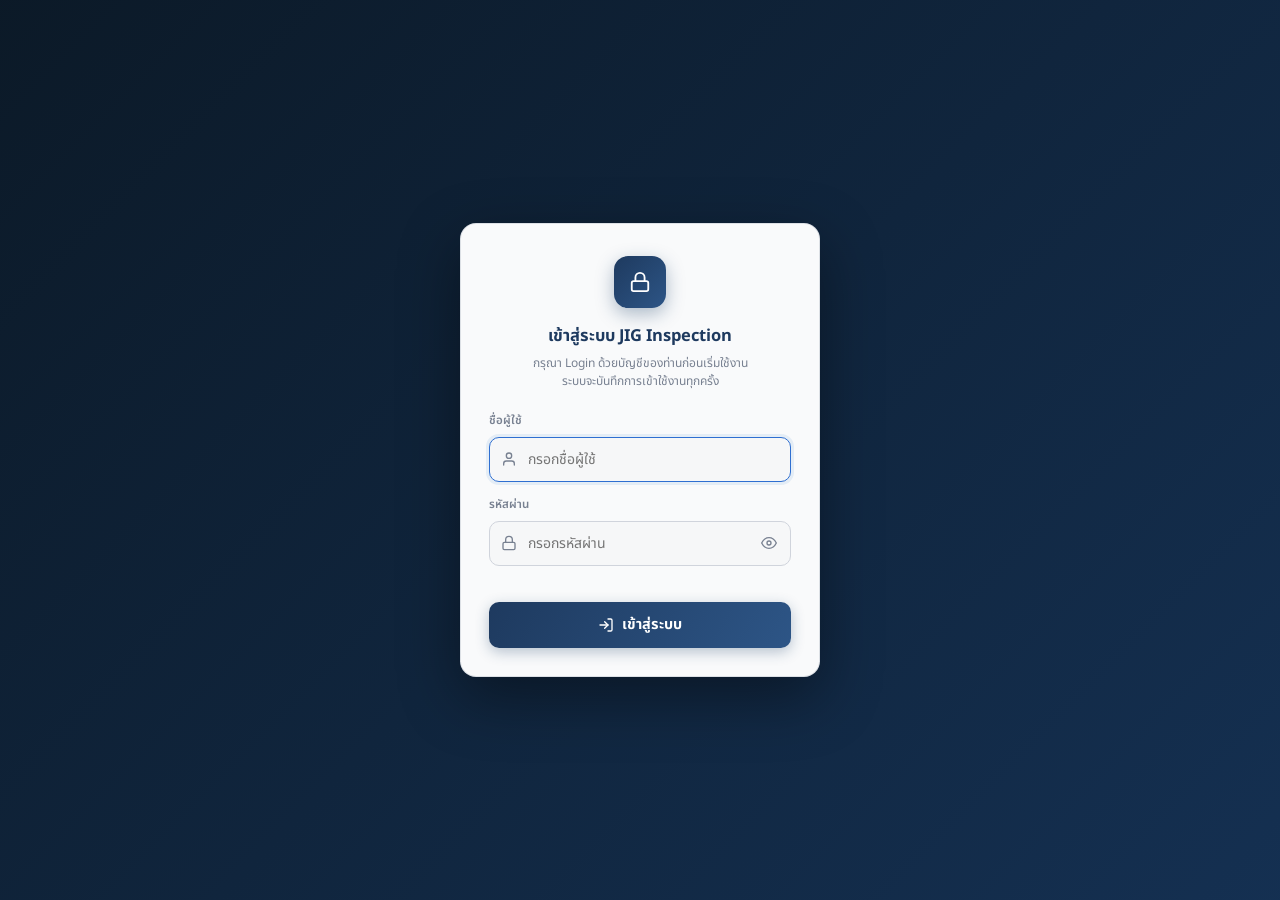
==== commit 60cb49bd: "Add files via upload" ====
--- a/index.html
+++ b/index.html
@@ -336,8 +336,8 @@
       <h2 class="card-title"><span class="title-icon"><svg viewBox="0 0 24 24" fill="none" stroke="currentColor" stroke-width="2" stroke-linecap="round" stroke-linejoin="round"><path d="M22 11.08V12a10 10 0 1 1-5.93-9.14"/><polyline points="22 4 12 14.01 9 11.01"/></svg></span> ลายเซ็นรับรอง (พิมพ์ชื่อ)</h2>
       <div class="sig-row">
         <div class="sig-block">
-          <label>ผู้ตรวจสอบ</label>
-          <input type="text" id="sig-inspector" class="sig-text-input" placeholder="พิมพ์ชื่อผู้ตรวจสอบ">
+          <label>ลงชื่อผู้ตรวจสอบ</label>
+          <input type="text" id="sig-inspector" class="sig-text-input" placeholder="พิมพ์ชื่อผู้ลงนามตรวจสอบ">
         </div>
       </div>
     </div>
@@ -820,28 +820,6 @@
       </div>
     </div>
 
-    <!-- 🆕 Missed Line Report -->
-    <div class="admin-section">
-      <div class="admin-section-title"><svg class="inline-ico" viewBox="0 0 24 24" fill="none" stroke="currentColor" stroke-width="2" stroke-linecap="round" stroke-linejoin="round"><rect x="3" y="4" width="18" height="18" rx="2" ry="2"/><line x1="16" y1="2" x2="16" y2="6"/><line x1="8" y1="2" x2="8" y2="6"/><line x1="3" y1="10" x2="21" y2="10"/><line x1="9" y1="14" x2="15" y2="18"/><line x1="15" y1="14" x2="9" y2="18"/></svg> Line ที่ขาดตรวจรายวัน (Missed Line Report)</div>
-      <div style="font-size:11px; color:var(--text-muted); margin-bottom:8px; line-height:1.5;">
-        แสดง Line ที่ "ไม่มีการตรวจเลยสักครั้ง" ในแต่ละวัน (ไม่นับ Line ที่มาร์ค "ไม่ได้ผลิตวันนั้น" ครบทุก JIG แล้ว)
-      </div>
-      <div class="admin-input-row">
-        <input type="date" id="missed-lines-from" style="flex:1">
-        <input type="date" id="missed-lines-to" style="flex:1">
-      </div>
-      <button id="btn-missed-lines-refresh" class="btn-sec" style="width:100%; margin-top:8px;"><svg class="inline-ico" viewBox="0 0 24 24" fill="none" stroke="currentColor" stroke-width="2" stroke-linecap="round" stroke-linejoin="round"><path d="M3.05 13a9 9 0 1 0 .5-4.5L3 8"/><path d="M3 3v5h5"/></svg> โหลด/รีเฟรชรายงาน</button>
-      <div id="missed-lines-summary" style="font-size:12px; color:var(--text-muted); margin-top:10px;"></div>
-      <div id="missed-lines-results" class="admin-list-scroll" style="max-height:420px; margin-top:6px;"></div>
-
-      <div style="border-top:1px solid var(--border-input); margin-top:14px; padding-top:10px;">
-        <div style="font-size:11px; color:var(--text-muted); margin-bottom:8px; line-height:1.5;">
-          🔔 ระบบจะเช็คและแจ้งเตือนผ่าน Telegram อัตโนมัติทุกวันจันทร์-เสาร์ เวลา 14:00 น. ถ้ายังมี Line ที่ไม่ตรวจ (ตั้งค่าไว้ที่ Supabase Cron — ดู <code>schedule_check_missed_lines.sql</code>)
-        </div>
-        <button id="btn-missed-lines-test-alert" class="btn-sec" style="width:100%;"><svg class="inline-ico" viewBox="0 0 24 24" fill="none" stroke="currentColor" stroke-width="2" stroke-linecap="round" stroke-linejoin="round"><path d="M18 8A6 6 0 0 0 6 8c0 7-3 9-3 9h18s-3-2-3-9"/><path d="M13.73 21a2 2 0 0 1-3.46 0"/></svg> ทดสอบแจ้งเตือนตอนนี้ (เช็คของวันนี้)</button>
-      </div>
-    </div>
-
     <!-- Export / Import backup -->
     <div class="admin-section">
       <div class="admin-section-title"><svg class="inline-ico" viewBox="0 0 24 24" fill="none" stroke="currentColor" stroke-width="2" stroke-linecap="round" stroke-linejoin="round"><path d="M19 21H5a2 2 0 0 1-2-2V5a2 2 0 0 1 2-2h11l5 5v11a2 2 0 0 1-2 2z"/><polyline points="17 21 17 13 7 13 7 21"/><polyline points="7 3 7 8 15 8"/></svg> สำรองข้อมูล (Backup)</div>
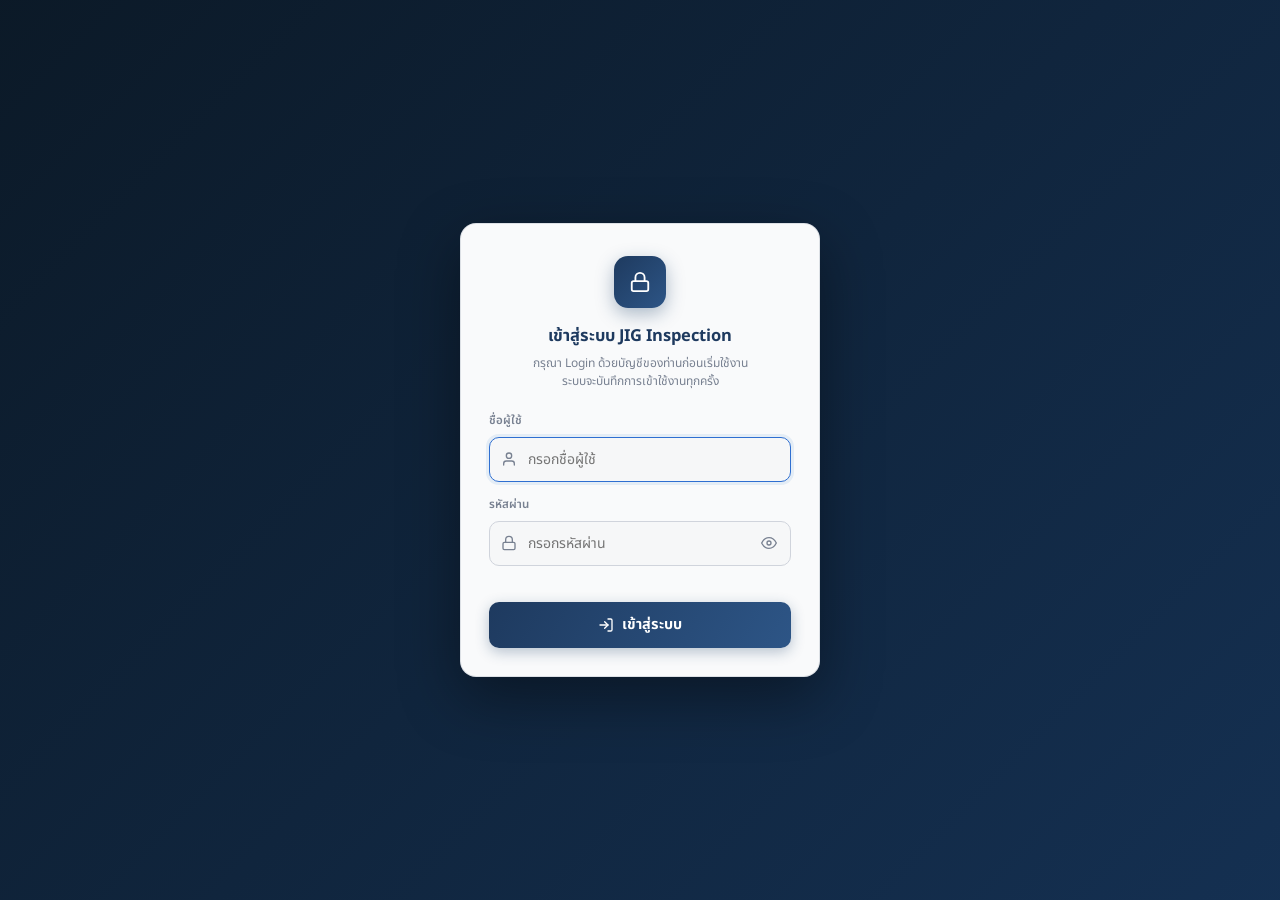
==== commit 71acab40: "Add files via upload" ====
--- a/index.html
+++ b/index.html
@@ -39,7 +39,7 @@
   <script src="https://cdn.jsdelivr.net/npm/@supabase/supabase-js@2"></script>
   <!-- ⚠️ CACHE-BUST: เบราว์เซอร์/PWA มัก cache ไฟล์ .css ค้างไว้นานผิดปกติ (เหมือน app.js ด้านล่าง)
        เพิ่ม ?v= ให้บังคับโหลดไฟล์ใหม่ทุกครั้งที่แก้ style.css — ให้เปลี่ยนเลขนี้ทุกครั้งที่แก้ style.css -->
-  <link rel="stylesheet" href="style.css?v=20260903">
+  <link rel="stylesheet" href="style.css?v=20260916">
 </head>
 <body>
 
@@ -680,6 +680,22 @@
       <div class="admin-list admin-list-scroll" id="adm-line-list"></div>
     </div>
 
+    <!-- 🆕 Line ที่ไม่มีการตรวจเช็คในแต่ละวัน — ดึงผ่าน RPC get_unchecked_lines (คำนวณฝั่งเซิร์ฟเวอร์
+         ไม่ดาวน์โหลดรูปถ่าย/ข้อมูลเต็มแถวจาก history เหมือนวิธีเดิม, ดู add_unchecked_lines_report.sql) -->
+    <div class="admin-section">
+      <div class="admin-section-title"><svg class="inline-ico" viewBox="0 0 24 24" fill="none" stroke="currentColor" stroke-width="2" stroke-linecap="round" stroke-linejoin="round"><path d="M10.29 3.86L1.82 18a2 2 0 0 0 1.71 3h16.94a2 2 0 0 0 1.71-3L13.71 3.86a2 2 0 0 0-3.42 0z"/><line x1="12" y1="9" x2="12" y2="13"/><line x1="12" y1="17" x2="12.01" y2="17"/></svg> Line ที่ไม่มีการตรวจเช็คในแต่ละวัน</div>
+      <div style="font-size:11px; color:var(--text-muted); margin-bottom:8px; line-height:1.5;">
+        แสดง Line ที่ <b>ไม่มีการตรวจเลยสักจุด</b> ในวันนั้นๆ (Line ที่มาร์ค "ไม่ได้ผลิต" ครบทุก JIG แล้ว จะไม่ถูกนับว่าขาดตรวจ) — เลือกช่วงวันที่แล้วกด "ค้นหา"
+      </div>
+      <div class="admin-input-row">
+        <input type="date" id="adm-uncl-from" title="จากวันที่">
+        <input type="date" id="adm-uncl-to" title="ถึงวันที่">
+        <button class="btn-adm-add" id="btn-adm-uncl-search">ค้นหา</button>
+      </div>
+      <div id="adm-uncl-summary" class="adm-uncl-summary"></div>
+      <div class="admin-list admin-list-scroll" id="adm-uncl-list"></div>
+    </div>
+
     <!-- Document Settings (ค่ากลางทั้งระบบ ตาม ISO — Doc No. เดียวทั้งบริษัท) -->
     <div class="admin-section">
       <div class="admin-section-title"><svg class="inline-ico" viewBox="0 0 24 24" fill="none" stroke="currentColor" stroke-width="2" stroke-linecap="round" stroke-linejoin="round"><path d="M22 19a2 2 0 0 1-2 2H4a2 2 0 0 1-2-2V5a2 2 0 0 1 2-2h5l2 3h9a2 2 0 0 1 2 2z"/></svg> ควบคุมเอกสาร (Document Control)</div>
@@ -966,7 +982,7 @@
 <!-- 🆕 ใส่เลขเวอร์ชันต่อท้าย ?v=... เพื่อบังคับให้เบราว์เซอร์ (โดยเฉพาะ Safari บน iPhone ซึ่งแคชไฟล์ .js
      ค้างนานผิดปกติ) โหลด app.js ก้อนใหม่ทุกครั้งที่มีการอัปเดตโค้ด — ให้เปลี่ยนเลขนี้ทุกครั้งที่แก้ app.js
      แล้ว push ขึ้นใหม่ ไม่งั้นเครื่องที่เคยเข้าเว็บมาก่อนจะยังใช้ไฟล์เก่าจากแคชอยู่ -->
-<script src="app.js?v=20260903"></script>
+<script src="app.js?v=20260916"></script>
 <script>
 (function () {
   var collapseBtn = document.getElementById('sidebar-collapse-toggle');
--- a/style.css
+++ b/style.css
@@ -1133,6 +1133,31 @@
   font-family: var(--font-thai); white-space: nowrap;
 }
 .btn-adm-add:hover { background: var(--accent-hover); }
+/* 🆕 Line ที่ไม่มีการตรวจเช็คในแต่ละวัน (Admin Panel) */
+.adm-uncl-summary { font-size: 11px; color: var(--text-muted); margin-bottom: 6px; }
+.adm-uncl-item {
+  padding: 8px 10px; border-radius: 8px;
+  background: var(--bg-input); border: 1px solid var(--border-input);
+  margin-bottom: 4px;
+}
+.adm-uncl-item .uncl-date {
+  font-size: 11.5px; font-weight: 600; color: var(--text-main);
+  display: flex; align-items: center; justify-content: space-between; gap: 8px;
+  margin-bottom: 5px;
+}
+.adm-uncl-item .uncl-count {
+  font-size: 10px; font-weight: 600; color: var(--ng);
+  background: var(--ng-bg); padding: 1px 7px; border-radius: 999px;
+  white-space: nowrap;
+}
+.adm-uncl-item .uncl-lines { display: flex; flex-wrap: wrap; gap: 5px; }
+.uncl-line-chip {
+  font-size: 10.5px; color: var(--text-main);
+  background: var(--bg-card); border: 1px solid var(--border-input);
+  padding: 2px 8px; border-radius: 999px;
+}
+.uncl-line-chip .uncl-dept { color: var(--text-muted); font-weight: 400; }
+
 .admin-list { display: flex; flex-direction: column; gap: 4px; }
 .admin-list-scroll {
   max-height: 240px;
@@ -2681,30 +2706,3 @@
   0%, 60%, 100% { transform: translateY(0); opacity: 0.4; }
   30% { transform: translateY(-7px); opacity: 1; }
 }
-
-/* 🆕 Missed Line Report (Admin Panel) — Line ที่ไม่มีการตรวจในแต่ละวัน */
-.missed-lines-empty-ok {
-  display: flex; align-items: center; gap: 8px;
-  padding: 12px; border-radius: 8px;
-  background: var(--ok-bg); border: 1px solid var(--ok-border);
-  color: var(--text-main); font-size: 12.5px;
-}
-.missed-lines-day {
-  border: 1px solid var(--ng-border); background: var(--ng-bg);
-  border-radius: 8px; padding: 8px 10px; margin-bottom: 8px;
-}
-.missed-lines-day-head {
-  display: flex; align-items: center; justify-content: space-between;
-  font-size: 12.5px; font-weight: 600; margin-bottom: 6px;
-}
-.missed-lines-day-count {
-  font-size: 11px; font-weight: 600; color: var(--ng);
-  background: hsla(0,75%,55%,0.15); border-radius: 999px; padding: 1px 8px;
-}
-.missed-lines-chip-row { display: flex; flex-wrap: wrap; gap: 6px; }
-.missed-lines-chip {
-  font-size: 11.5px; padding: 3px 9px; border-radius: 999px;
-  background: var(--bg-input); border: 1px solid var(--border-input);
-  color: var(--text-main);
-}
-.missed-lines-chip-dept { opacity: 0.6; font-size: 10.5px; margin-left: 3px; }
